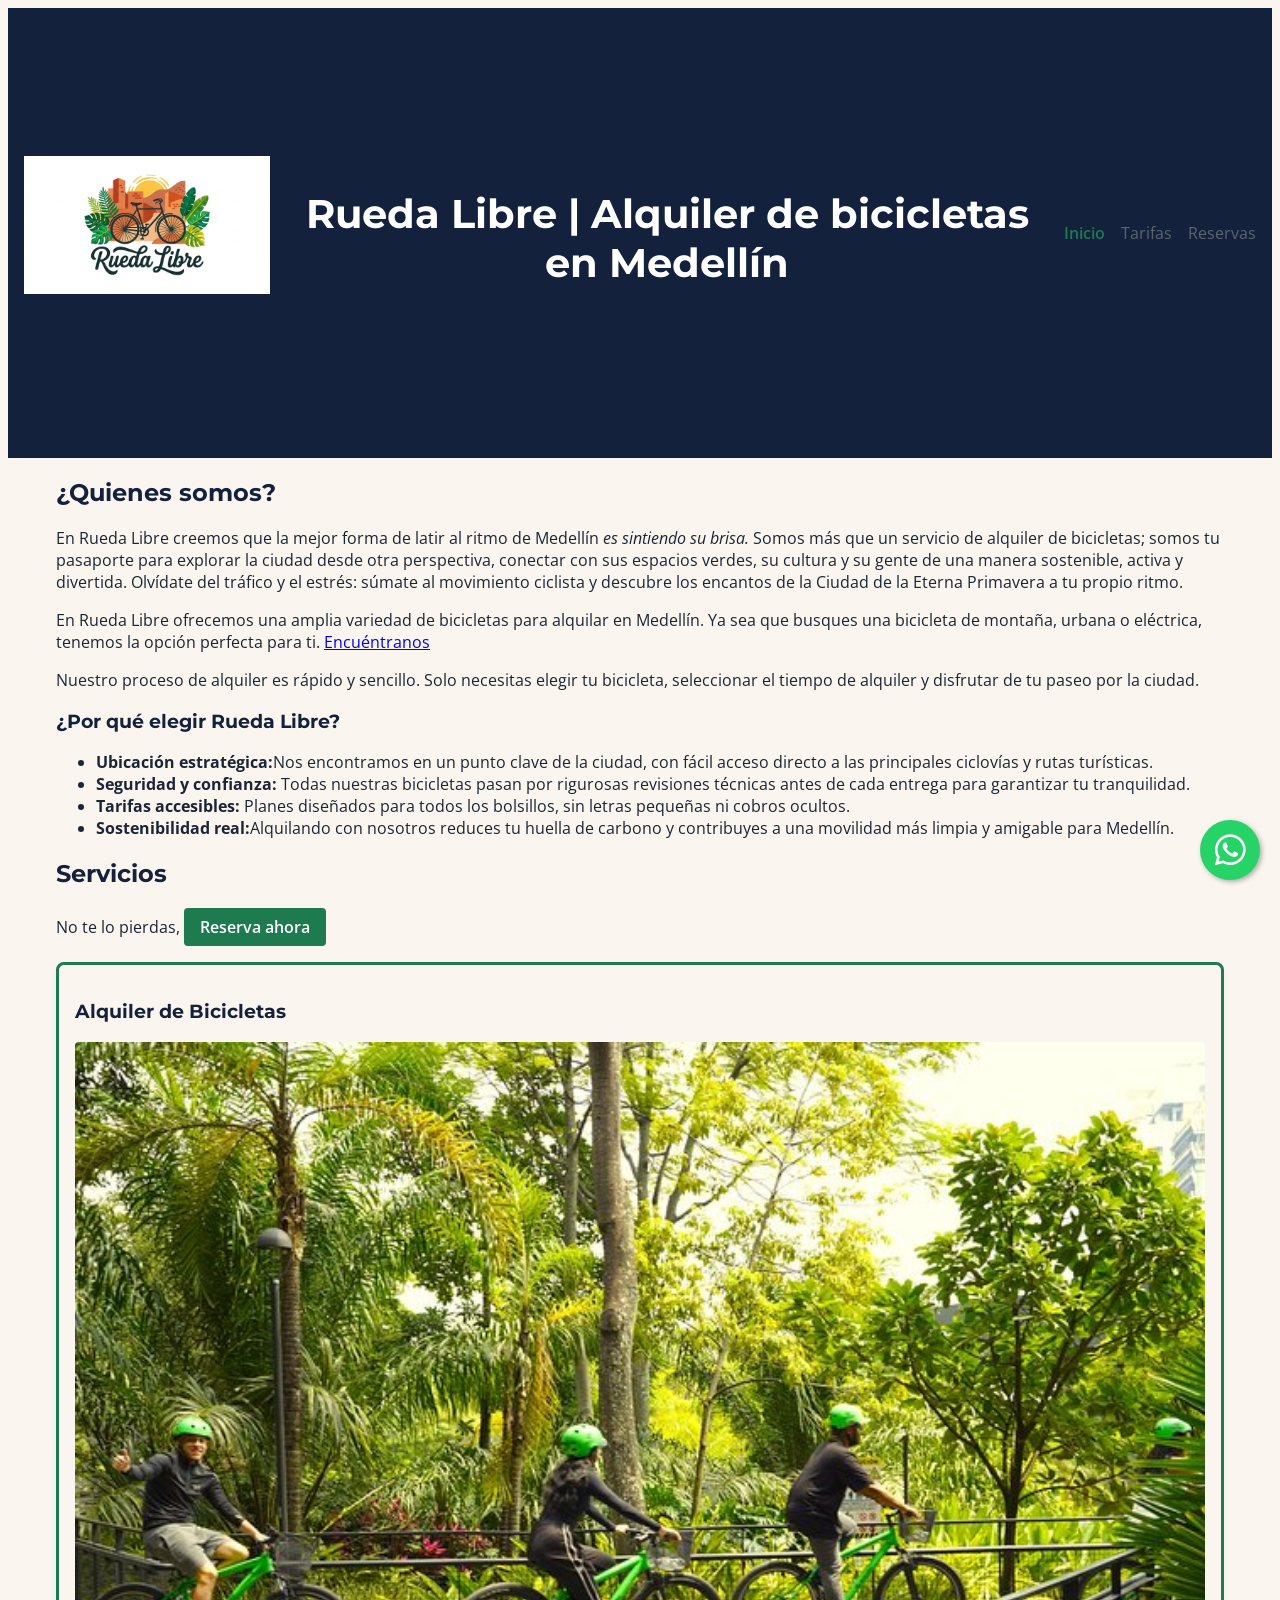
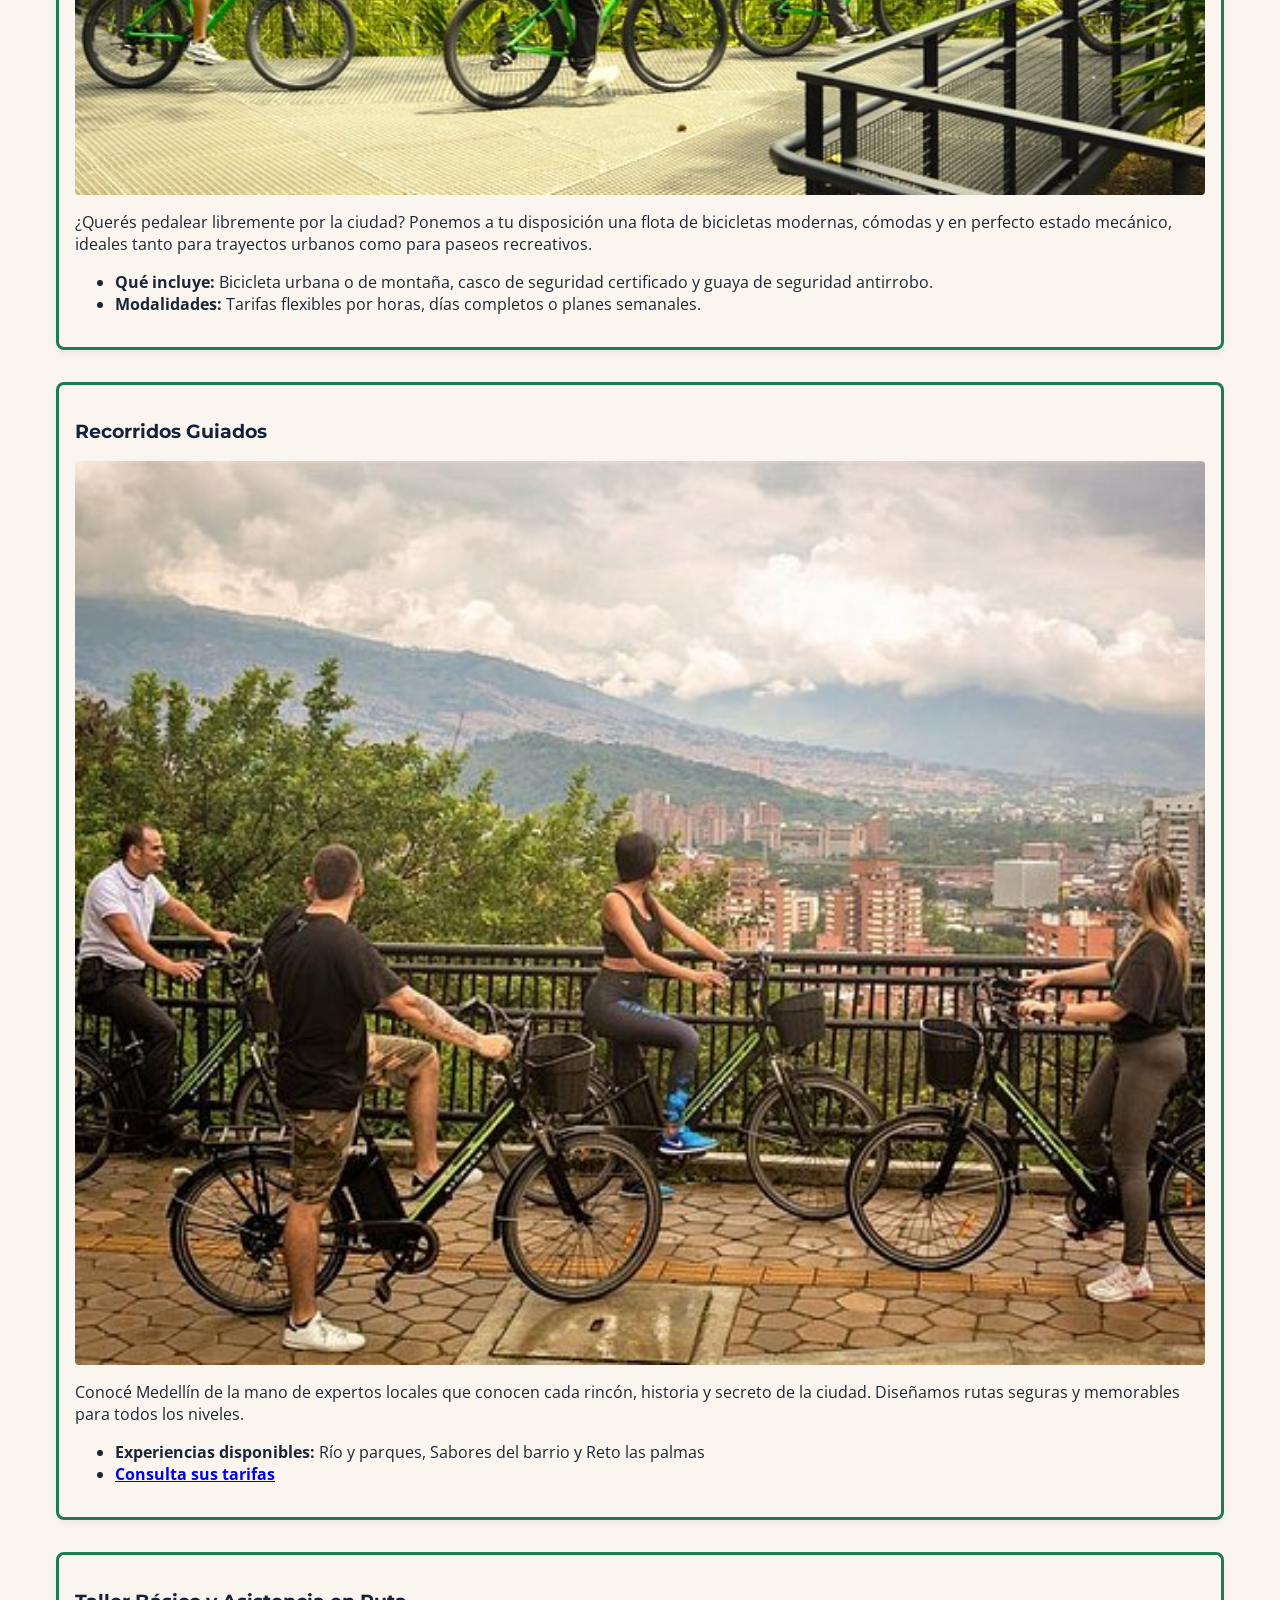
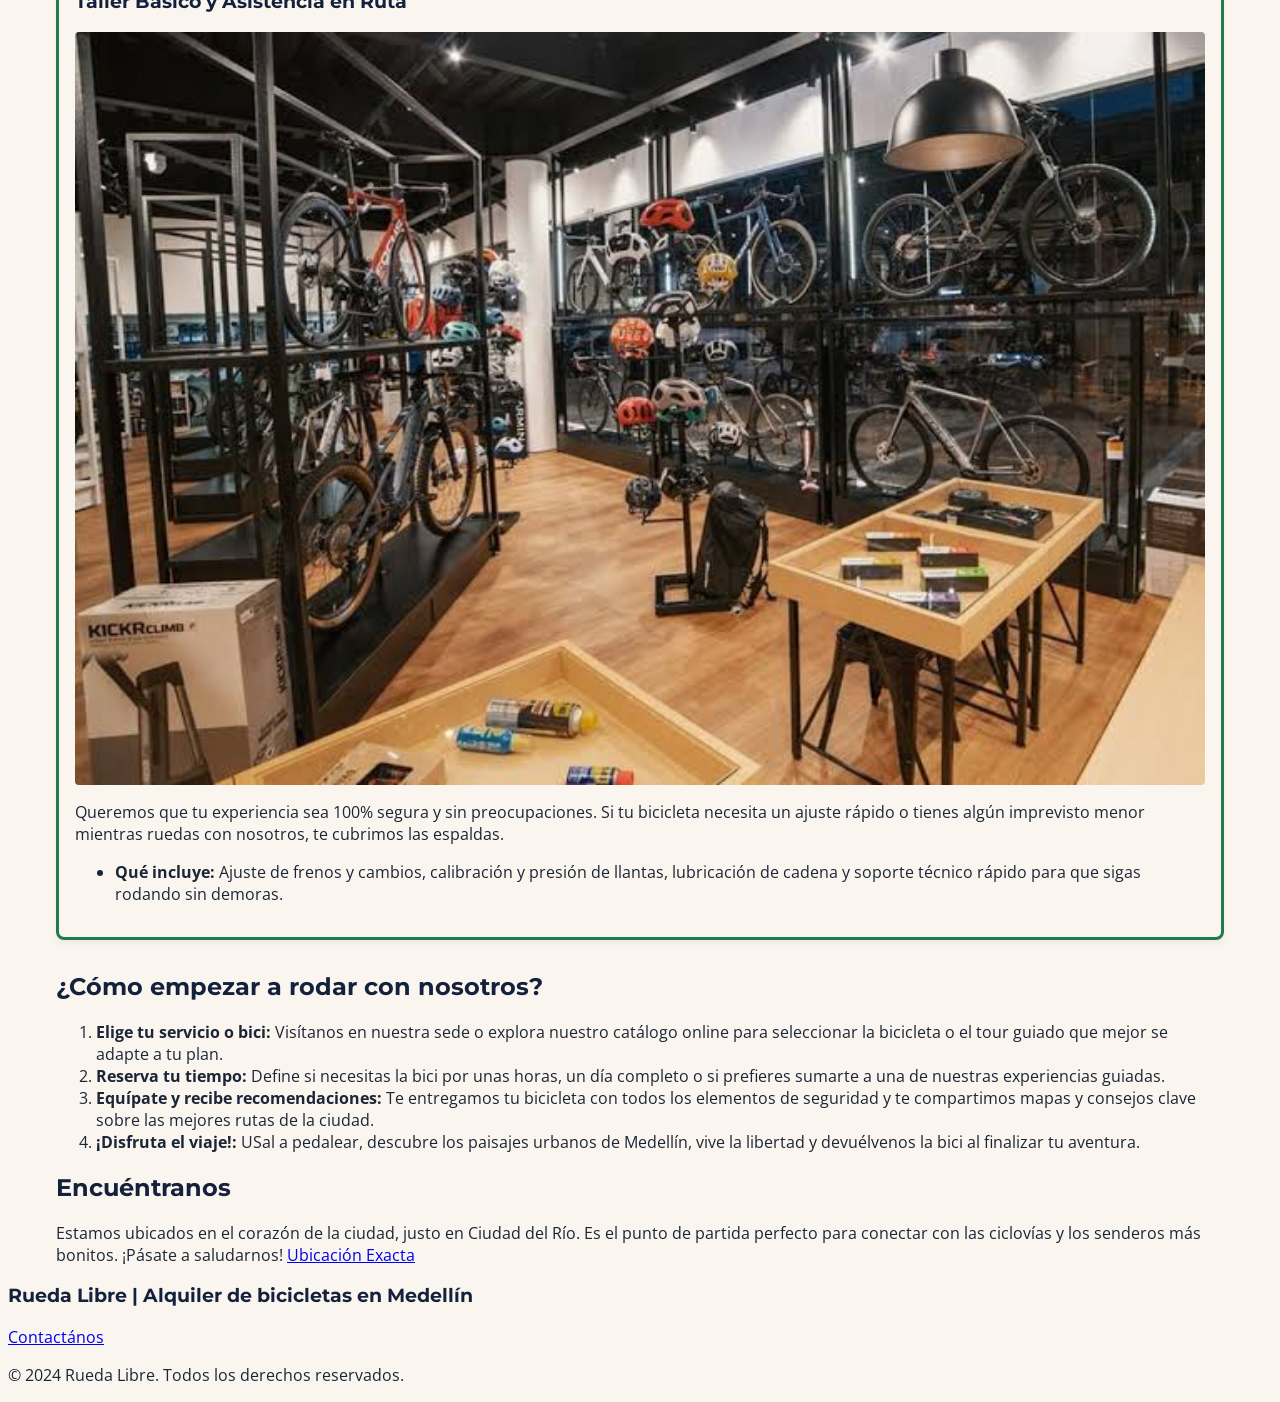
==== index.html @ d0dbdb26 "style:portada" ====
<!DOCTYPE html>
<html lang="es">
<head>
    <meta charset="UTF-8">
    <meta name="viewport" content="width=device-width, initial-scale=1.0">
    <meta name="description" content="Alquiler de bicicletas en Medellín de forma fácil y económica.">
    <title>Rueda Libre| Alquiler de bicicletas en Medellín</title>
    
    <!-- fuentes de Google Fonts -->
    <link rel="preconnect" href="https://fonts.googleapis.com">
    <link rel="preconnect" href="https://fonts.gstatic.com" crossorigin>
    <link href="https://fonts.googleapis.com/css2?family=Montserrat:ital,wght@700&family=Open+Sans:ital,wght@400;600&display=swap" rel="stylesheet">
    <link rel="stylesheet" href="https://cdnjs.cloudflare.com/ajax/libs/font-awesome/6.4.0/css/all.min.css">

    <!-- enlace hoja de estilos -->
    <link rel="stylesheet" href="css/styles.css">
</head>
<body>

    <header class="portada">
        <img src="img/logo.jpeg" class="logo" alt="">
        <h1>Rueda Libre | Alquiler de bicicletas en Medellín</h1>
        <nav id="menu">
            <ul>
                <li><a href="index.html" class="activo">Inicio</a></li>
                <li><a href="paginas/tarifas.html">Tarifas</a></li>
                <li><a href="paginas/reservas.html">Reservas</a></li>
            </ul>
        </nav>
    </header>
    <main>
        <section>
            <header>
                <h2>¿Quienes somos?</h2>
            </header>
            <p>En Rueda Libre creemos que la mejor forma de latir al ritmo de Medellín <em>es sintiendo su brisa. </em>Somos más que un servicio de alquiler de bicicletas; somos tu pasaporte para explorar la ciudad desde otra perspectiva, conectar con sus espacios verdes, su cultura y su gente de una manera sostenible, activa y divertida. Olvídate del tráfico y el estrés: súmate al movimiento ciclista y descubre los encantos de la Ciudad de la Eterna Primavera a tu propio ritmo.</p>
            <p>En Rueda Libre ofrecemos una amplia variedad de bicicletas para alquilar en Medellín. Ya sea que busques una bicicleta de montaña, urbana o eléctrica, tenemos la opción perfecta para ti. <a href="#encuentranos">Encuéntranos</a></p>
            <p>Nuestro proceso de alquiler es rápido y sencillo. Solo necesitas elegir tu bicicleta, seleccionar el tiempo de alquiler y disfrutar de tu paseo por la ciudad.</p>
            <h3>¿Por qué elegir Rueda Libre?</h3>
            <ul>
                <li><strong>Ubicación estratégica:</strong>Nos encontramos en un punto clave de la ciudad, con fácil acceso directo a las principales ciclovías y rutas turísticas.</li>
                <li><strong>Seguridad y confianza: </strong>Todas nuestras bicicletas pasan por rigurosas revisiones técnicas antes de cada entrega para garantizar tu tranquilidad.</li>
                <li><strong>Tarifas accesibles: </strong>Planes diseñados para todos los bolsillos, sin letras pequeñas ni cobros ocultos.</li>
                <li><strong>Sostenibilidad real:</strong>Alquilando con nosotros reduces tu huella de carbono y contribuyes a una movilidad más limpia y amigable para Medellín.</li>
            </ul>
        </section>
        <section>
            <header>
                <h2>Servicios</h2>
            </header>
            <p>No te lo pierdas, <a href="/paginas/reservas.html" class="btn-reservar">Reserva ahora</a></p>
            <article class="servicio">
                <h3>Alquiler de Bicicletas</h3>
                <img src="img/sostenibilidad.jpg" width="400" alt="ciclopase: Recorre Medellín sin huella de carbono">
                <p> ¿Querés pedalear libremente por la ciudad? Ponemos a tu disposición una flota de bicicletas modernas, cómodas y en perfecto estado mecánico, ideales tanto para trayectos urbanos como para paseos recreativos.</p>
                <ul>
                    <li><strong>Qué incluye: </strong>Bicicleta urbana o de montaña, casco de seguridad certificado y guaya de seguridad antirrobo.</li>
                    <li><strong>Modalidades: </strong>Tarifas flexibles por horas, días completos o planes semanales.</li>
                </ul>
                </li>
            </article>
            <article class="servicio">
                <h3>Recorridos Guiados</h3>
                <img src="img/mirador.jpg" width="400" alt="Mirador de Medellín: parada tour guiado">
                <p> Conocé Medellín de la mano de expertos locales que conocen cada rincón, historia y secreto de la ciudad. Diseñamos rutas seguras y memorables para todos los niveles.</p>
                <ul>
                    <li><strong>Experiencias disponibles: </strong>Río y parques, Sabores del barrio y Reto las palmas</li>
                    <li><strong><a href="/paginas/tarifas.html#tarifas_recorridos_guiados">Consulta sus tarifas</a></strong></li>
                </ul>
            </article>
            <article class="servicio">
                <h3>Taller Básico y Asistencia en Ruta</h3>
                <img src="img/taller_biciletas.jpg" width="400" alt="Taller de bicicletas">
                <p> Queremos que tu experiencia sea 100% segura y sin preocupaciones. Si tu bicicleta necesita un ajuste rápido o tienes algún imprevisto menor mientras ruedas con nosotros, te cubrimos las espaldas.</p>
                <ul>
                    <li><strong>Qué incluye: </strong>Ajuste de frenos y cambios, calibración y presión de llantas, lubricación de cadena y soporte técnico rápido para que sigas rodando sin demoras.</li>
                </ul>
            </article>
        </section>
        <section>
            <header>
                <h2>¿Cómo empezar a rodar con nosotros?</h2>
            </header>
            <ol>
                <li><strong>Elige tu servicio o bici: </strong>Visítanos en nuestra sede o explora nuestro catálogo online para seleccionar la bicicleta o el tour guiado que mejor se adapte a tu plan.</li>
                <li><strong>Reserva tu tiempo: </strong>Define si necesitas la bici por unas horas, un día completo o si prefieres sumarte a una de nuestras experiencias guiadas.</li>
                <li><strong>Equípate y recibe recomendaciones: </strong>Te entregamos tu bicicleta con todos los elementos de seguridad y te compartimos mapas y consejos clave sobre las mejores rutas de la ciudad.</li>
                <li><strong>¡Disfruta el viaje!: </strong>USal a pedalear, descubre los paisajes urbanos de Medellín, vive la libertad y devuélvenos la bici al finalizar tu aventura.</li>
            </ol>
        </section>
        <section id="encuentranos">
            <header>
                <h2>Encuéntranos</h2>
            </header>
            <p>Estamos ubicados en el corazón de la ciudad, justo en Ciudad del Río. Es el punto de partida perfecto para conectar con las ciclovías y los senderos más bonitos. ¡Pásate a saludarnos! <a href="https://www.google.com/maps/place/Cdad.+del+Rio,+El+Poblado,+Medell%C3%ADn,+El+Poblado,+Medell%C3%ADn,+Antioquia/@6.2202706,-75.5788565,16z/data=!4m6!3m5!1s0x8e442832d452b871:0xc105c7e1e85a702d!8m2!3d6.2208376!4d-75.573519!16s%2Fg%2F1hhx8xx3p?entry=ttu&g_ep=EgoyMDI2MTAxOS4wIKXMDSoASAFQAw%3D%3D" target="_blank">Ubicación Exacta</a></p>
        </section>      
    </main>
    <a href="https://wa.me/573000000000" target="_blank" class="btn-whatsapp" rel="noopener noreferrer"><i class="fab fa-whatsapp"></i></a>
    <footer>
                <h3>Rueda Libre | Alquiler de bicicletas en Medellín</h3>
        <p><a href="mailto:info@ruedalibre.com">Contactános</a></p>
        <p>© 2024 Rueda Libre. Todos los derechos reservados.</p>
    </footer>
</body>
</html>
---- css/styles.css ----
:root {
  /* Colores */
  --color-fondo: #FAF6EF;
  --color-titulos: #14213D;
  --color-texto-principal: #1A2536;
  --color-boton-principal: #1E7A4F;
  --color-boton-secundario: #F39A2B;
  --color-enlaces: #5B6470;
  --color-texto-secundario: #5B6470;

  /* familias tipográficas */
  --fuente-titulos: "Montserrat", sans-serif;
  --fuente-textos: "Open Sans", sans-serif;

  /* Espaciado: tres tamaños en rem */
  --espacio-pequeno: 0.5rem;
  --espacio-mediano: 1rem;
  --espacio-grande: 2rem;
}

/* tema tamaños */
*, *::before, *::after {
  box-sizing: border-box;
}

/* cuerpo general*/
body {
    font-family: var(--fuente-textos);
    font-weight: 400;
    color: var(--color-texto-principal);
    background-color: var(--color-fondo);
}

/* estilo titulos*/
h1, h2, h3, h4, h5, h6 {
    font-family: var(--fuente-titulos);
    font-weight: 700;
    color: var(--color-titulos);
}


/* limita el ancho del main y lo centra */
main{
    max-width: 75rem;
    margin-left: auto;
    margin-right: auto;
    padding-left: var(--espacio-mediano);
    padding-right: var(--espacio-mediano);
}

/* Portadas principal y secundarias*/
.portada{
    min-height: 50vh; 
    display: flex;
    flex-direction: row;
    justify-content: space-around;
    align-items: center;
    gap: var(--espacio-mediano);
    padding: var(--espacio-grande) var(--espacio-mediano);
    text-align: center;
    background-color: var(--color-titulos);
}

.portada h1{
    color: #fff;
    font-size: 2.5rem;
    margin-bottom: var(--espacio-mediano);
}

.logo{
    max-width: 20%;
    height: auto;
    margin-bottom: var(--espacio-mediano);
}

.portadasecundaria{
    display: flex;
    flex-direction: row;
    justify-content: space-around;
    align-items: center;
    padding: var(--espacio-mediano) 0;
    text-align: center;
    background-color: var(--color-titulos);
}

.portadasecundaria h1{
    color: var(--color-fondo);
    font-size: 2.5rem;
    margin-bottom: var(--espacio-mediano);
}



/* estilizacion del menu nav */
#menu ul {
  display: flex;
  flex-direction: row;
  justify-content: center;
  align-items: center;
  gap: var(--espacio-mediano);
  list-style: none;
  padding: 0;
  margin: 0;
}

#menu a { 
    color: var(--color-enlaces);
    text-decoration: none;
    transition: color 0.3s ease;
 }

#menu a.activo { 
    color: var(--color-boton-principal); 
    font-weight: 600; 
}

#menu a:hover { 
    color: var(--color-boton-principal); 
}

#menu a:focus{
    outline: 2px solid var(--color-boton-principal);
    outline-offset: 3px;
    color: var(--color-boton-principal);
}

/* tarjetas de servicio */
.servicio {
  border: 3px solid var(--color-boton-principal); 
  border-radius: 8px;                             
  padding: var(--espacio-mediano);                
  margin-bottom: var(--espacio-grande);           
  background-color: var(--color-fondo);
  overflow: hidden;                               /* Asegura que los elementos internos respeten los bordes redondeados */
  box-shadow: 0 4px 6px rgba(0, 0, 0, 0.05);      /* sombra ligera para darle profundidad */
}

.servicio img{
  width: 100%;       /* Ocupa todo el ancho de la tarjeta */
  height: auto;      /* Mantiene la proporción para que no se deforme */
  display: block;
  border-radius: 4px; 
  margin-bottom: var(--espacio-pequeno); /* Separación entre la imagen y el texto de la tarjeta */
}

/* tablas*/
table {
  width: 100%;
  border-collapse: collapse; /* Une los bordes dobles de la tabla en una sola línea*/
  margin-bottom: var(--espacio-grande);
  font-family: inherit; /* Hereda la fuente del body */
}

th, td {
  padding: var(--espacio-pequeno) var(--espacio-mediano);
  border: 1px solid var(--color-texto-secundario);       
  text-align: left;                                   
}

th {
  background-color: var(--color-titulos);
  color: #fff;                                        
  font-weight: bold;
}

caption {
  display: none;
}

/* etiqueta nueva en la tabla */
#celda_bicicleta_electrica {
 position: relative;
 display: flex;
 align-items: center;
 justify-content: space-between;
}

#nuevo {
  display: inline-block;
  padding: var(--espacio-pequeno) var(--espacio-mediano);
  background-color: var(--color-boton-secundario);
  position: static;
  transform: none; 
  text-decoration: none;
  font-weight: 600;
  border-radius: 4px;
  transition: background-color 0.3s ease;

}

/* Botones*/

/* boton Reservar ahora */
.btn-reservar {
    display: inline-block;
    padding: var(--espacio-pequeno) var(--espacio-mediano);
    background-color: var(--color-boton-principal);
    color: #fff;
    text-decoration: none;
    font-weight: 600;
    border-radius: 4px;
    transition: background-color 0.3s ease;
}

.btn-reservar:hover {
    background-color: var(--color-boton-secundario);
    color: var(--color-texto-principal);
    transform: traslateY(-2px);
}

.btn-reservar:focus {
    outline: 2px solid var(--color-boton-principal);
    outline-offset: 3px;
    background-color: var(--color-boton-secundario);
    color: var(--color-texto-principal);
}

/* boton whatsApp*/
.btn-whatsapp {
    position: fixed;
    width: 60px;
    height: 60px;
    bottom: 20px;
    right: 20px;
    background-color: #25d366; /* Color oficial de WhatsApp */
    color: #ffffff;
    border-radius: 50%;
    text-align: center;
    font-size: 35px;
    box-shadow: 2px 2px 5px rgba(0, 0, 0, 0.3);
    z-index: 1000; /* Asegura que esté por encima de otros elementos */
    display: flex;
    align-items: center;
    justify-content: center;
    text-decoration: none;
    transition: all 0.3s ease;
}

.btn-whatsapp:hover {
    background-color: var(--color-boton-secundario); 
    transform: translateY(-2px);  /* Efecto de elevación */
}

.btn-whatsapp:focus {
    outline: 2px solid var(--color-boton-principal);
    outline-offset: 3px;
    background-color: var(--color-boton-secundario);
}

/* Formulario */
input, select, textarea {
    width: 100%;
    padding: var(--espacio-pequeno) var(--espacio-mediano);
    margin-bottom: var(--espacio-mediano);
    border: 1px solid var(--color-texto-secundario);
    border-radius: 4px;
    font-family: var(--fuente-textos);
    background-color: var(--color-fondo);
    color: var(--color-texto-principal);
    transition: border-color 0.3s ease, box-shadow 0.3s ease;    
}

input[type="radio"],
input[type="checkbox"] {
  width: auto;
  margin-right: 8px; /* Espacio entre el circulito y el texto */
  cursor: pointer;
}

input:focus, textarea:focus, select:focus {
  outline: none; /* Quitamos el contorno por defecto del navegador */
  border-color: var(--color-boton-principal);
  box-shadow: 0 0 0 3px rgba(30, 122, 79, 0.2); /* Sombra exterior de reemplazo */
}

label {
  display: block;
  margin-bottom: 0.25rem;
}

input[type="radio"] + label,
input[type="checkbox"] + label {
  display: inline;
  font-weight: normal; 
}


fieldset {
  margin-bottom: var(--espacio-grande);
  padding: var(--espacio-mediano);
  border: 1px solid var(--color-texto-secundario);
  border-radius: 4px;
}

button[type="submit"] {
  padding: var(--espacio-mediano) var(--espacio-grande);
  background-color: var(--color-titulos);
  color: #FFFFFF;
  border: none;
  border-radius: 4px;
  font-size: 1rem;
  cursor: pointer;
}
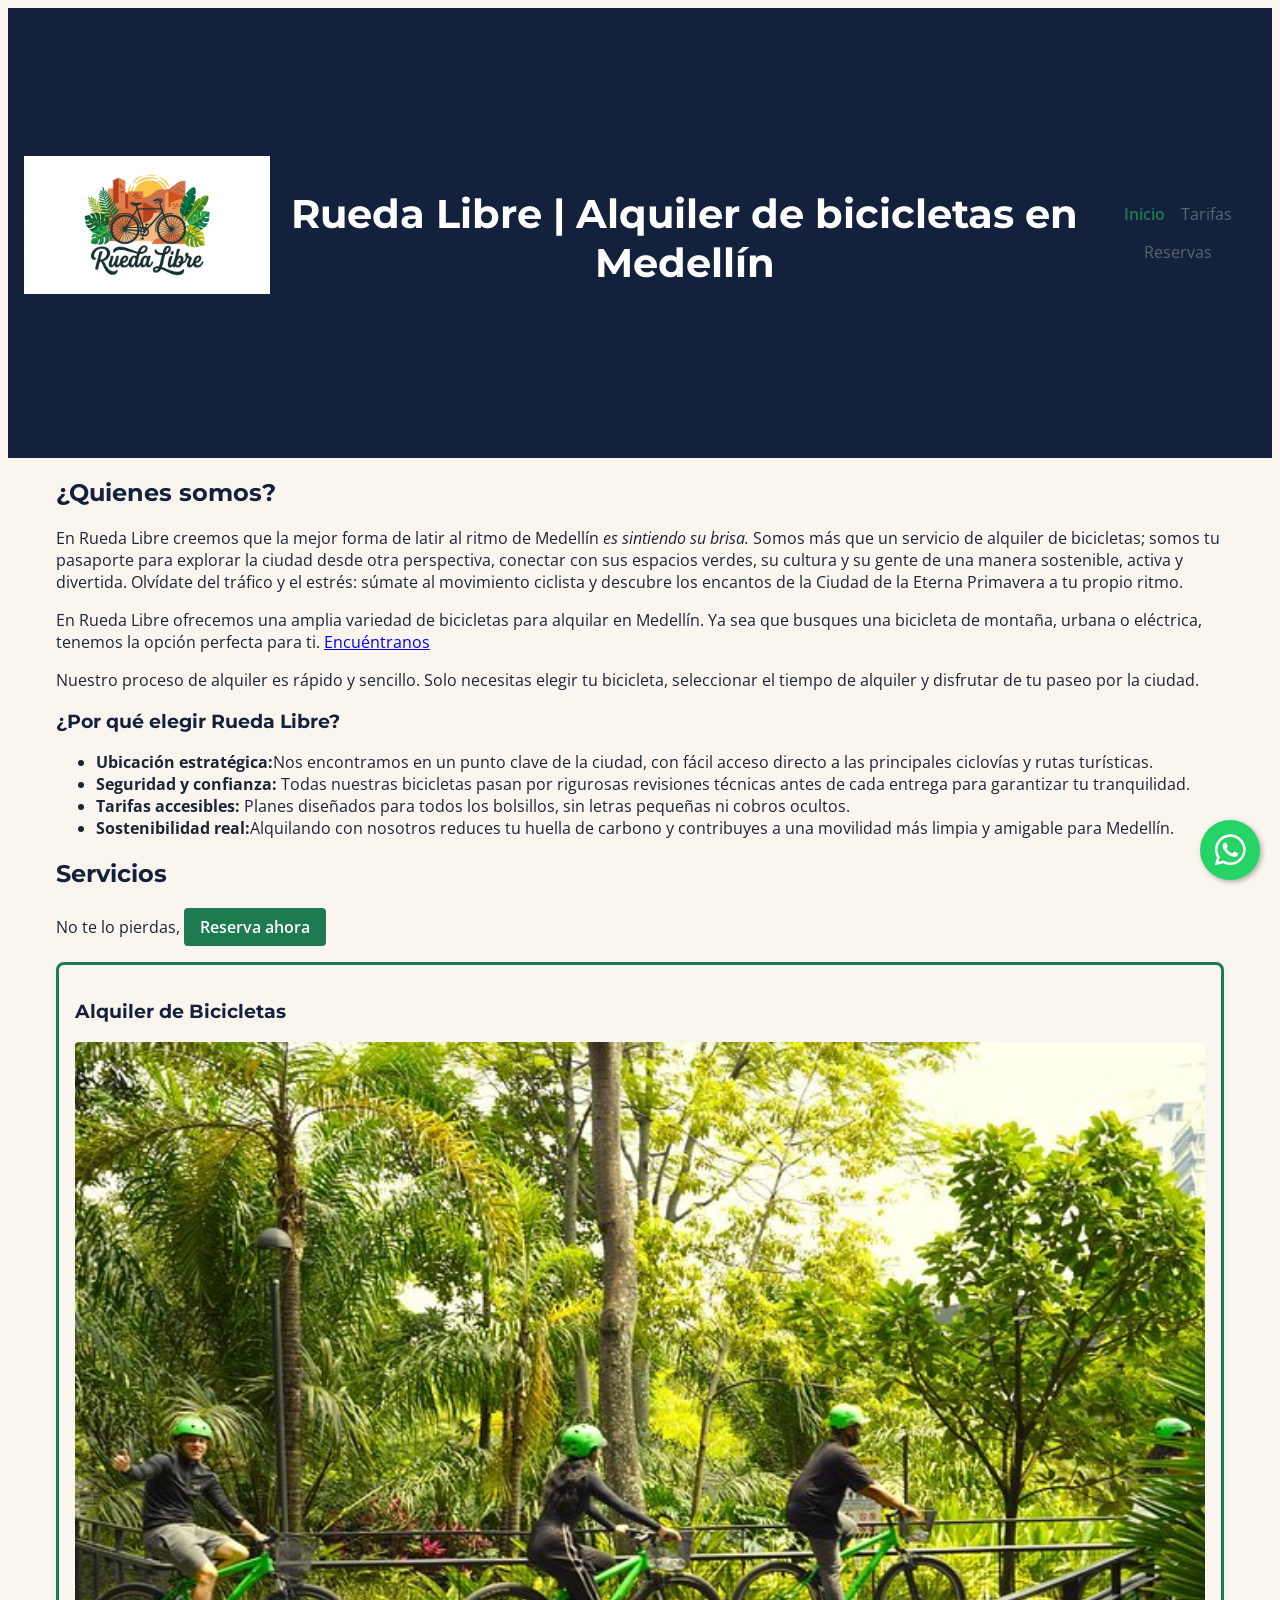
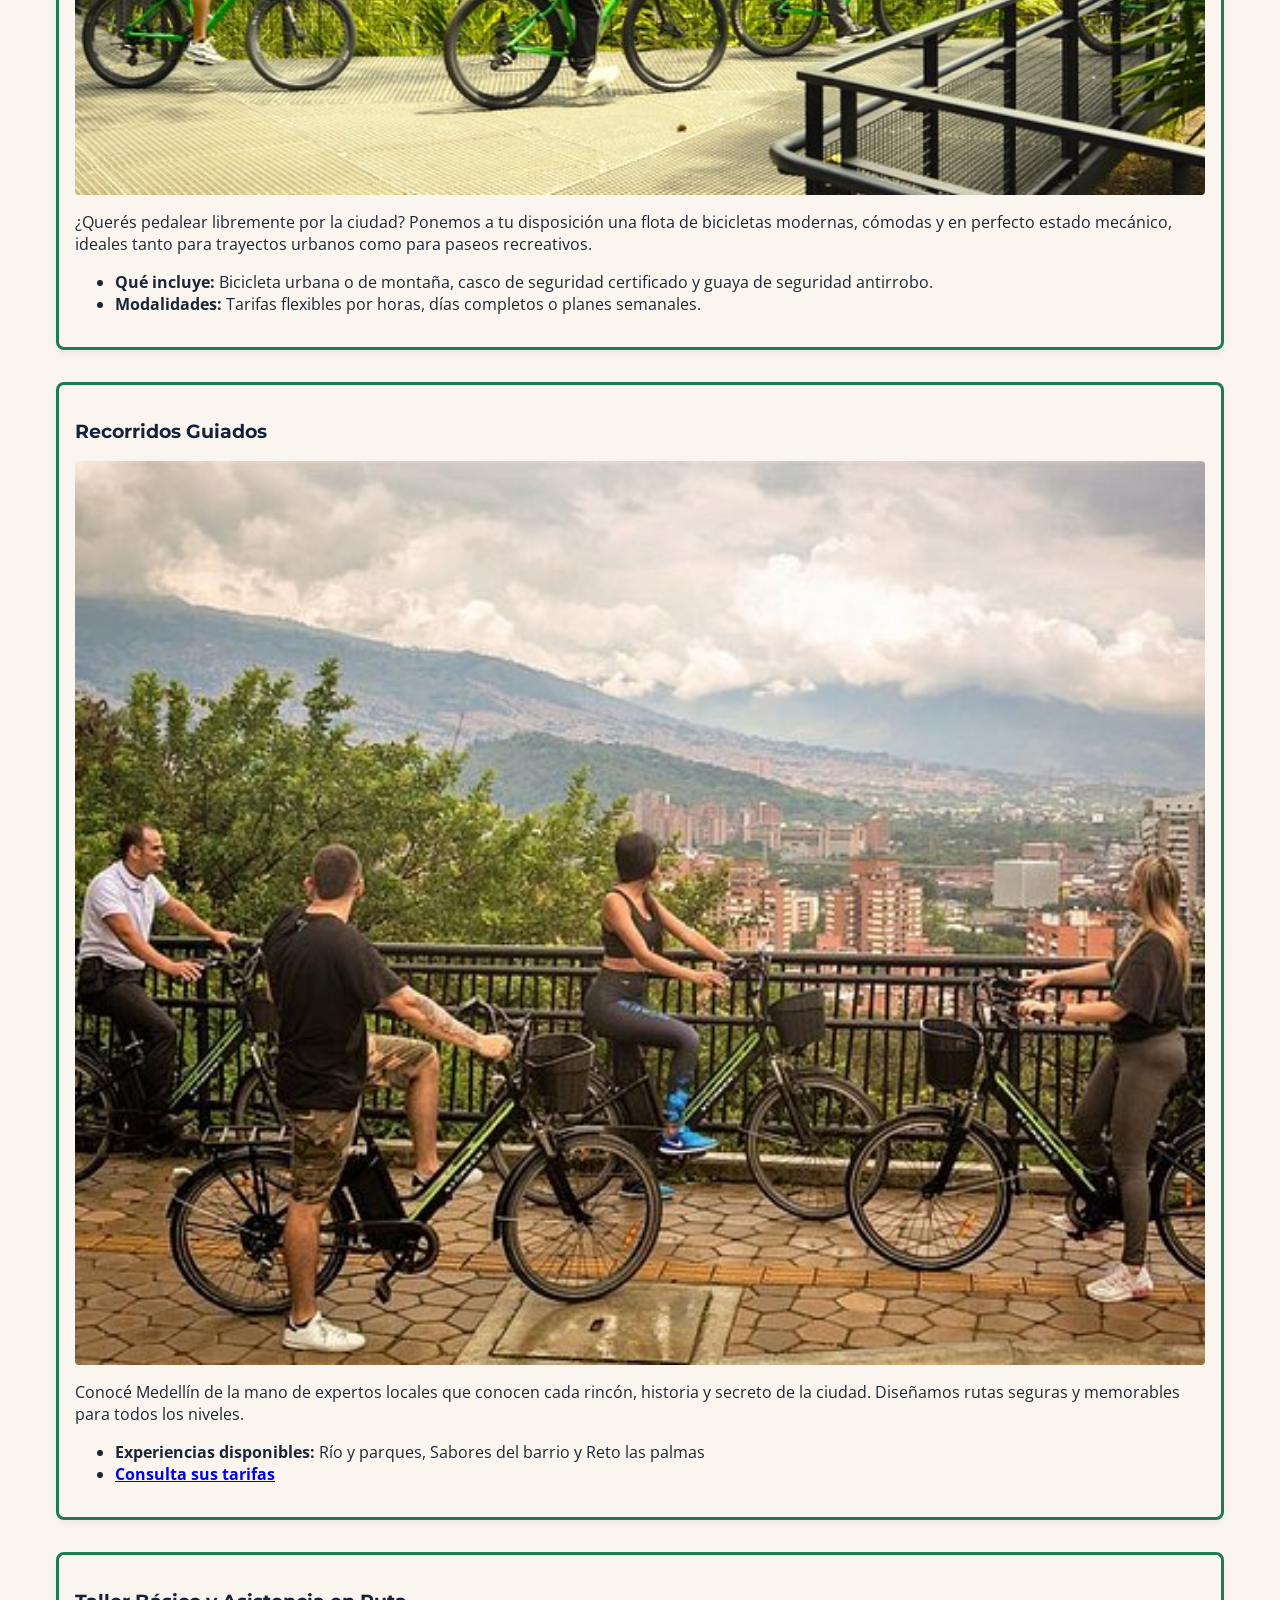
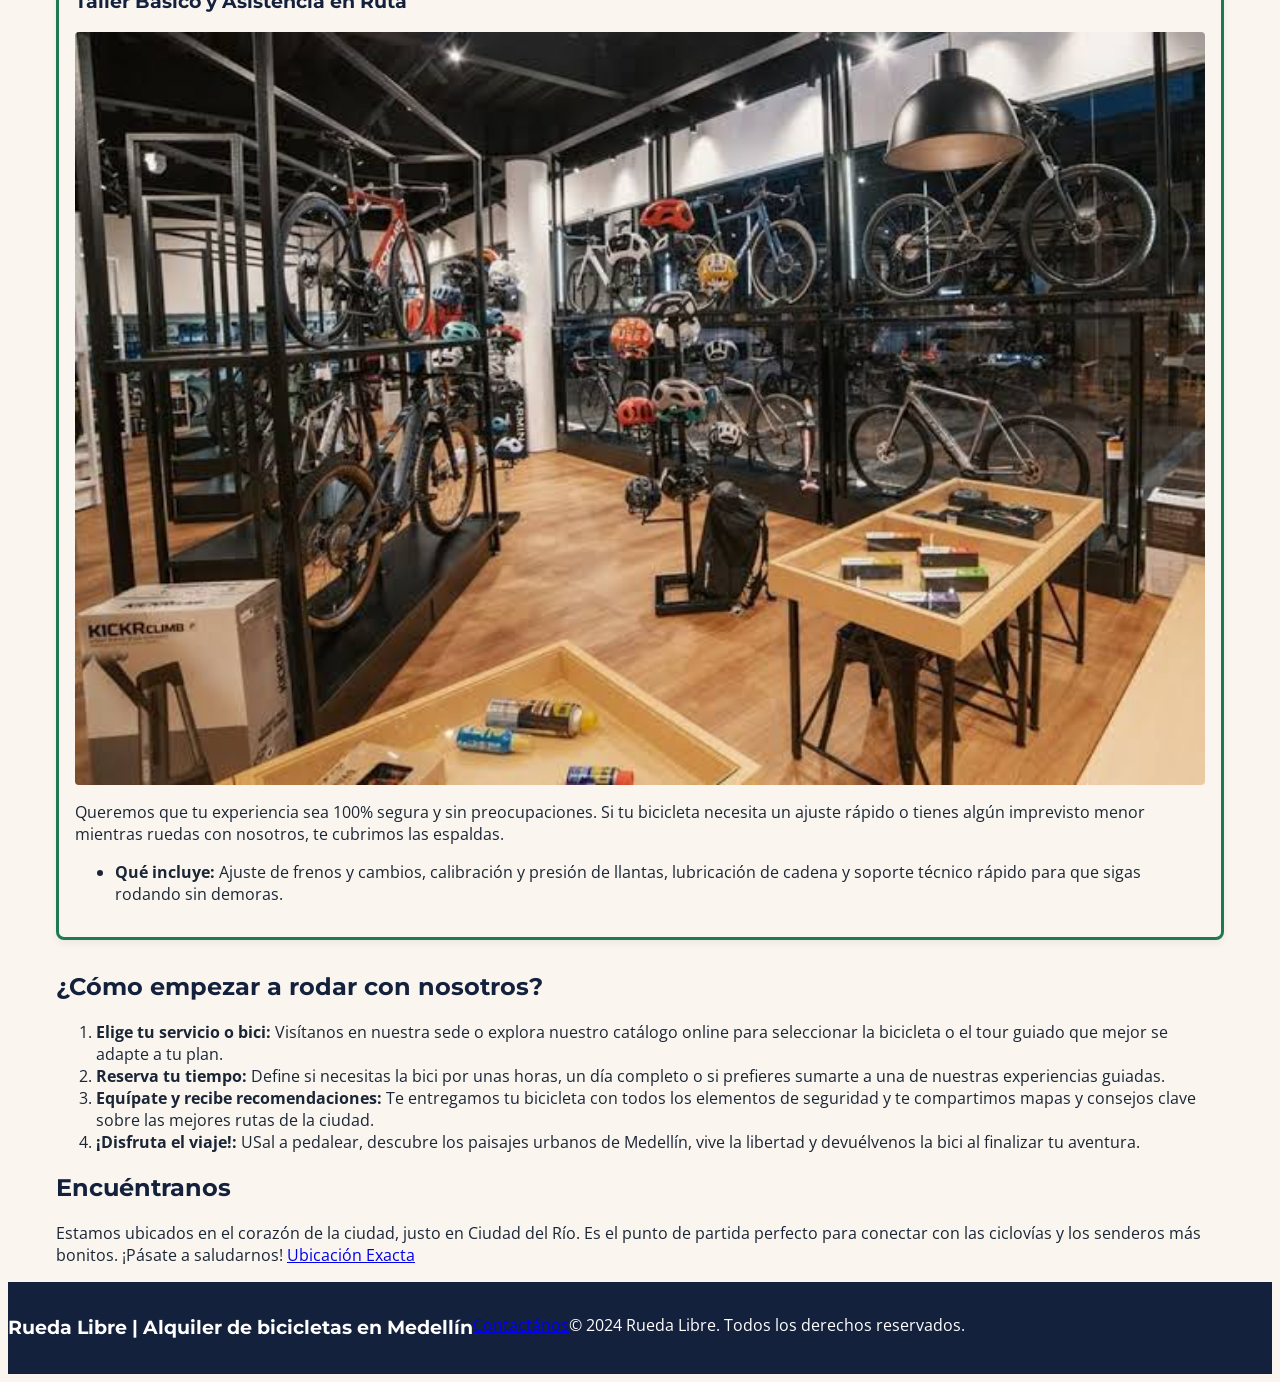
==== commit 8b224143: "style: estilos en header, nav y footer" ====
--- a/index.html
+++ b/index.html
@@ -97,7 +97,7 @@
     </main>
     <a href="https://wa.me/573000000000" target="_blank" class="btn-whatsapp" rel="noopener noreferrer"><i class="fab fa-whatsapp"></i></a>
     <footer>
-                <h3>Rueda Libre | Alquiler de bicicletas en Medellín</h3>
+        <h3>Rueda Libre | Alquiler de bicicletas en Medellín</h3>
         <p><a href="mailto:info@ruedalibre.com">Contactános</a></p>
         <p>© 2024 Rueda Libre. Todos los derechos reservados.</p>
     </footer>
--- a/css/styles.css
+++ b/css/styles.css
@@ -46,6 +46,22 @@
     margin-right: auto;
     padding-left: var(--espacio-mediano);
     padding-right: var(--espacio-mediano);
+}
+
+/*Organizcion footer*/
+footer{
+  display:flex;
+  flex-direction: row;
+  justify-content: flex-start;
+  align-items: flex-start;
+  padding: var(--espacio-mediano) 0;
+  text-align: center;
+  background-color: var(--color-titulos);
+  color:#fff  
+}
+
+footer h3{
+  color: #fff;
 }
 
 /* Portadas principal y secundarias*/
@@ -101,6 +117,7 @@
   list-style: none;
   padding: 0;
   margin: 0;
+  flex-wrap: wrap;
 }
 
 #menu a { 
@@ -300,4 +317,5 @@
   border-radius: 4px;
   font-size: 1rem;
   cursor: pointer;
+  margin:var(--espacio-grande)
 }
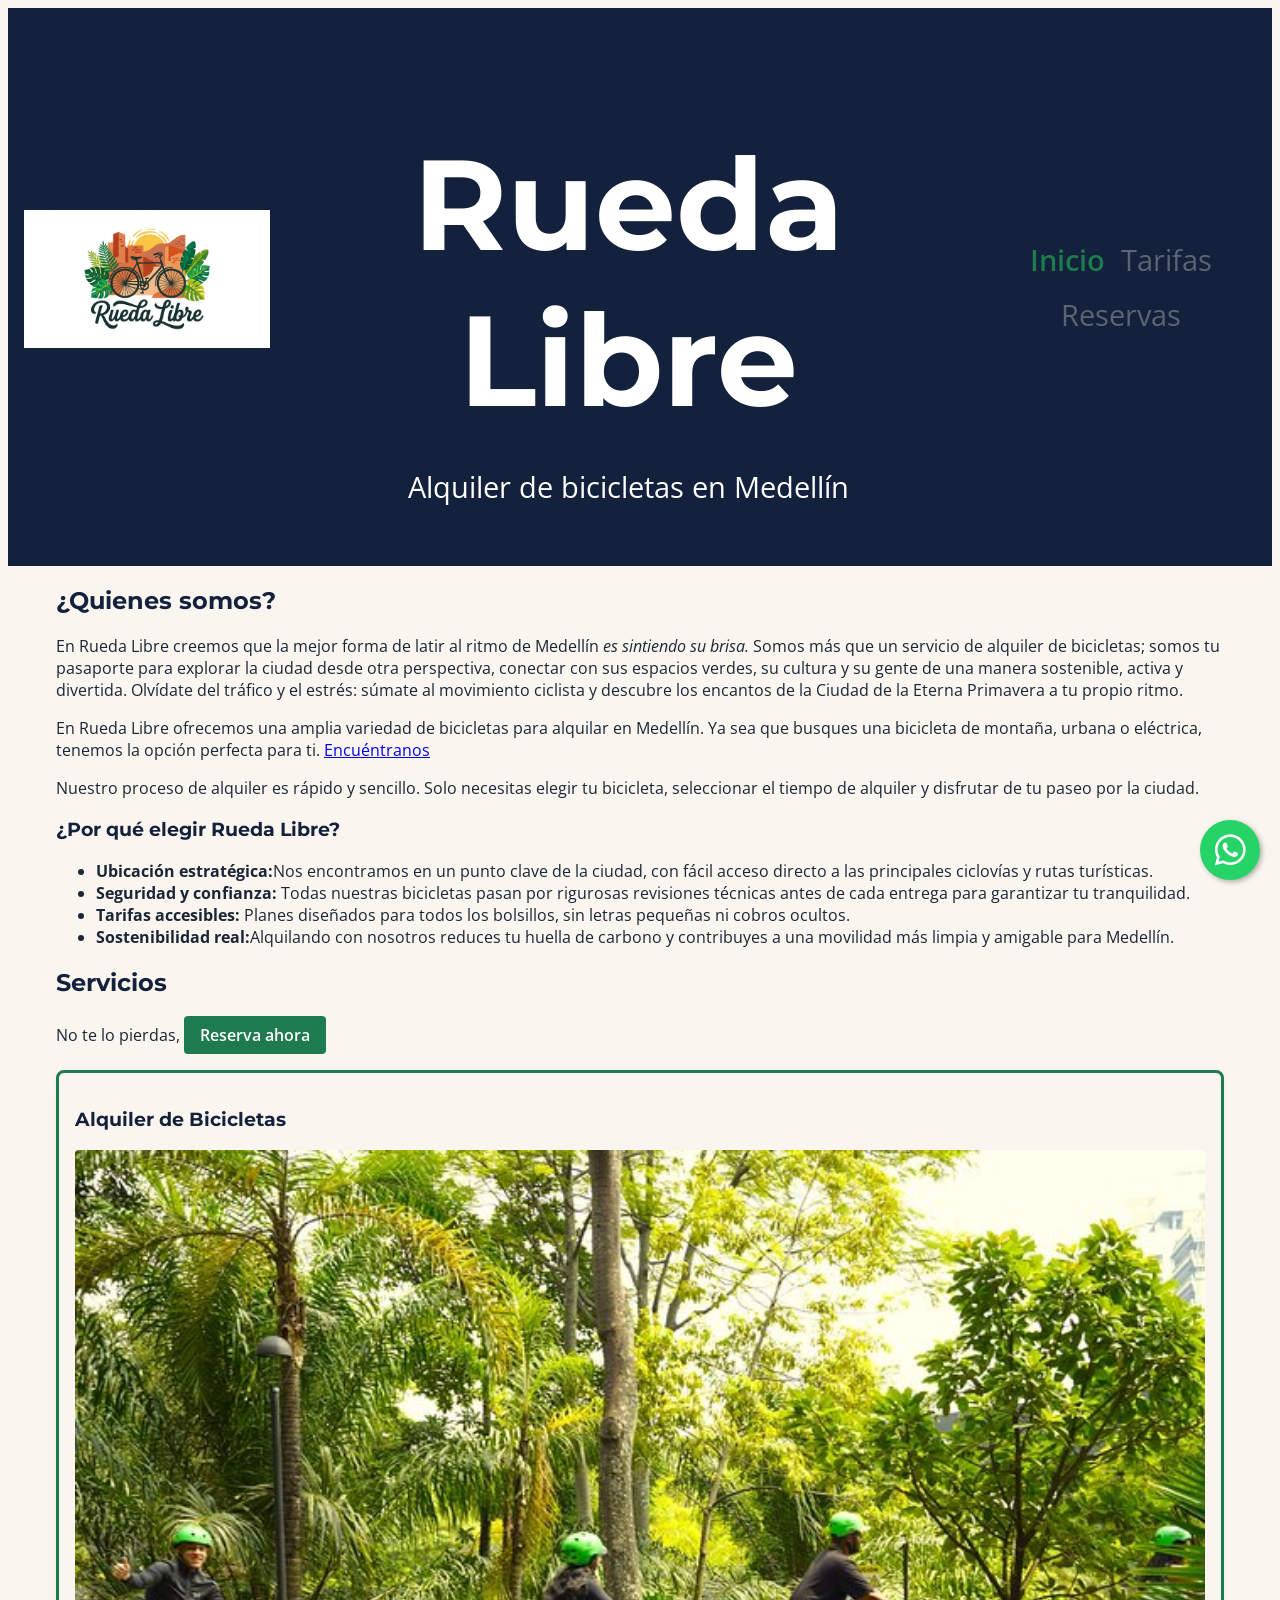
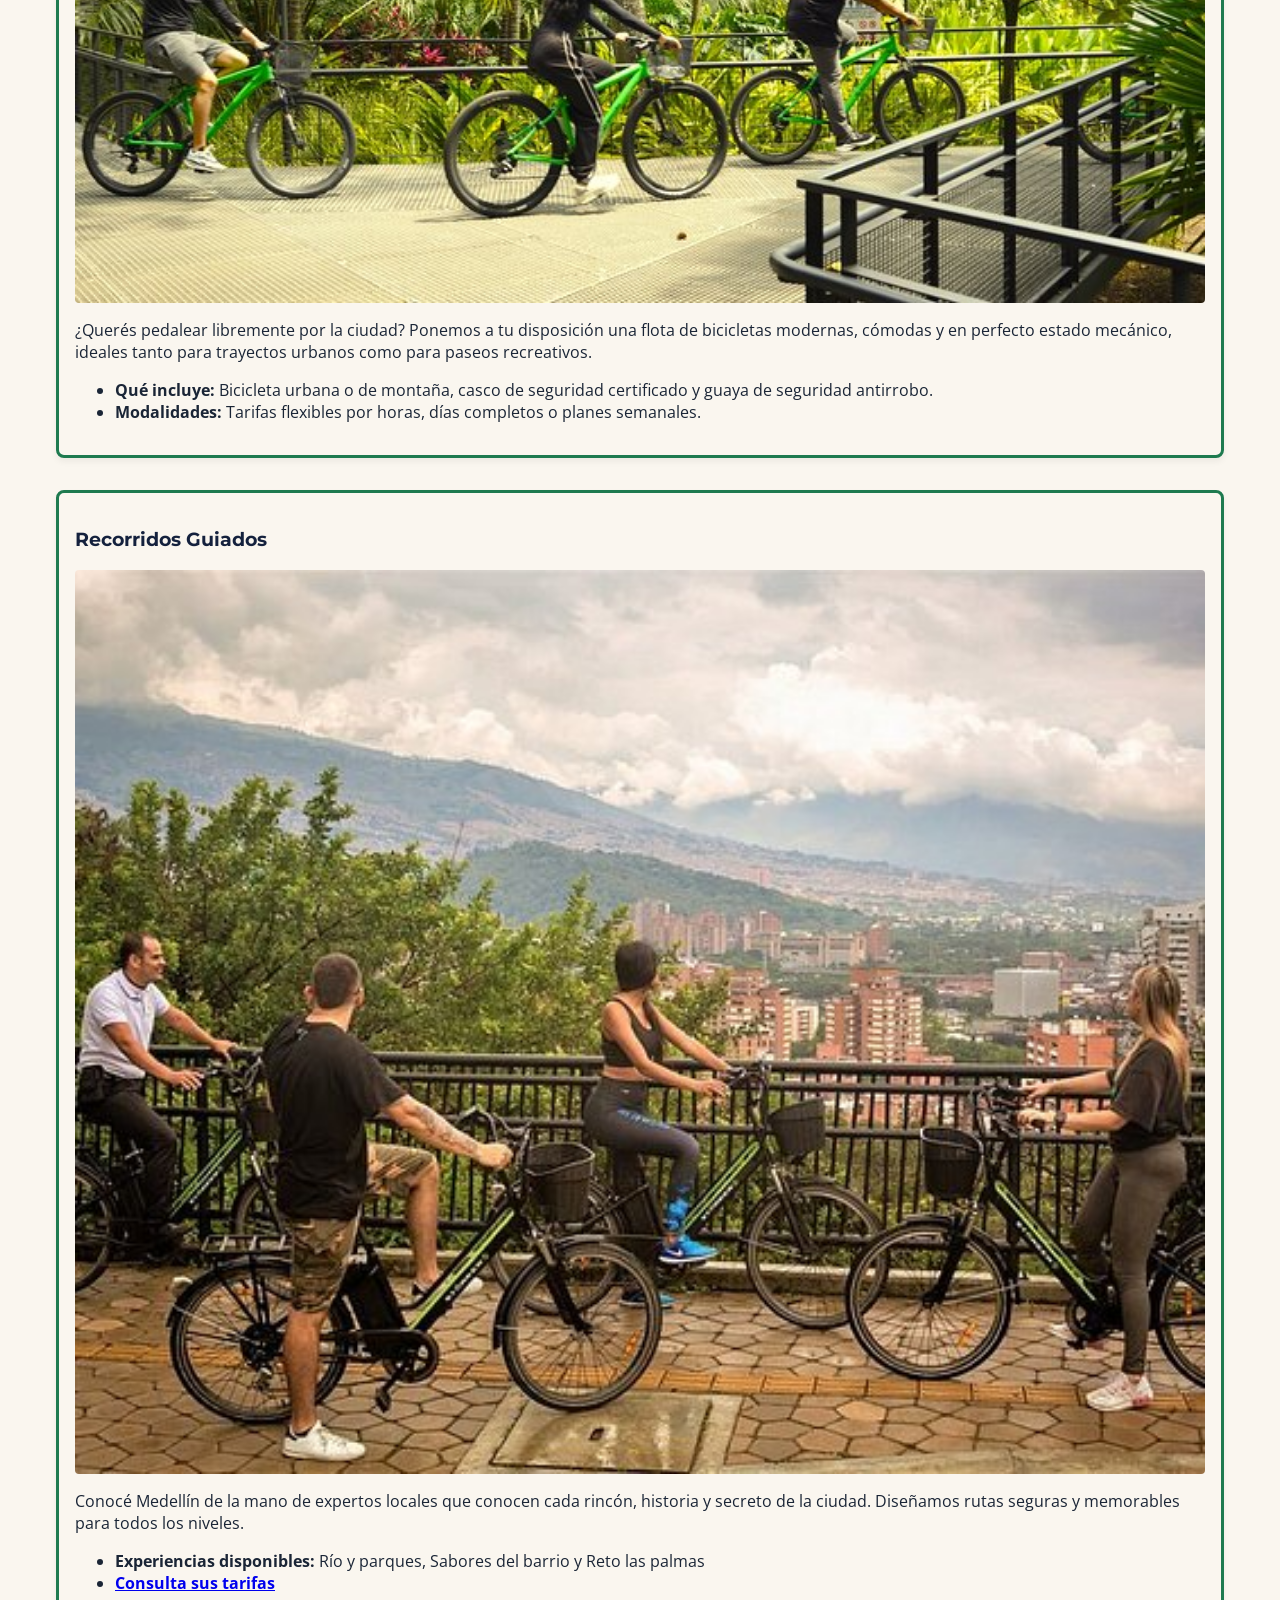
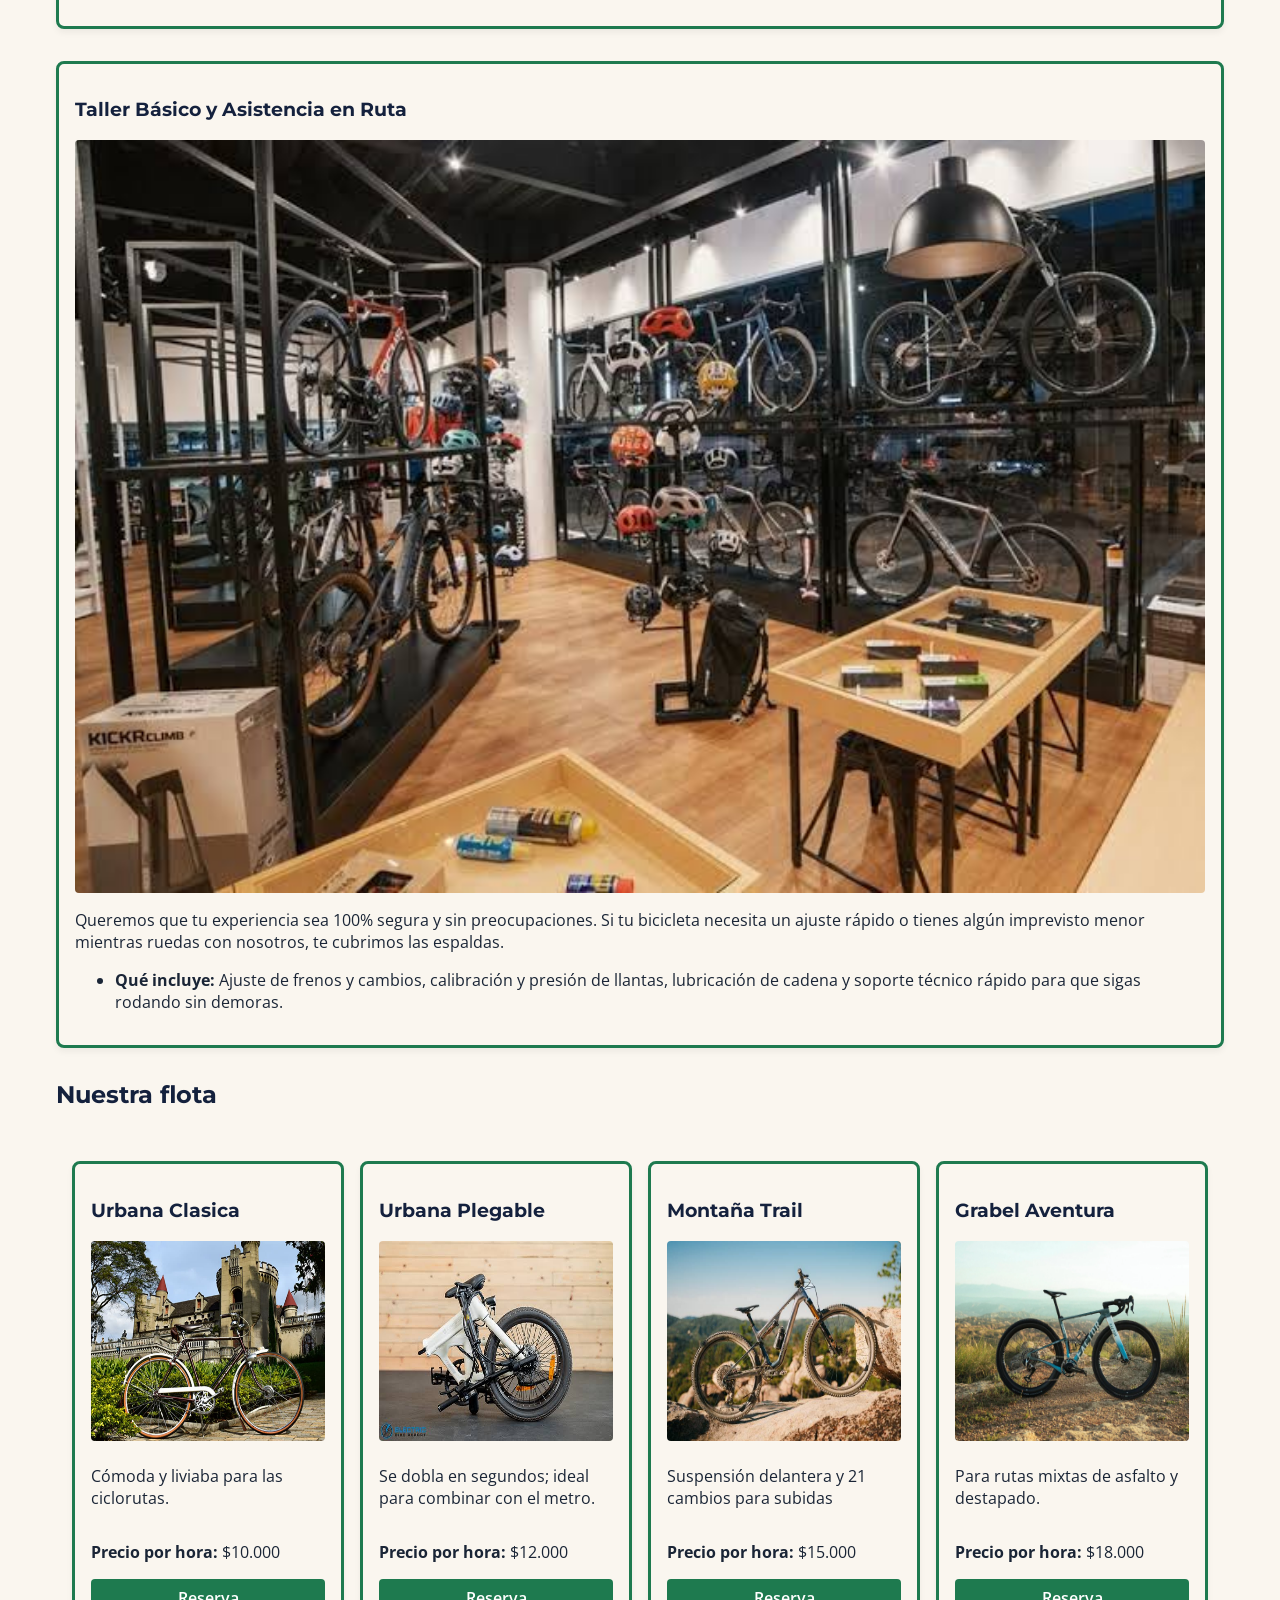
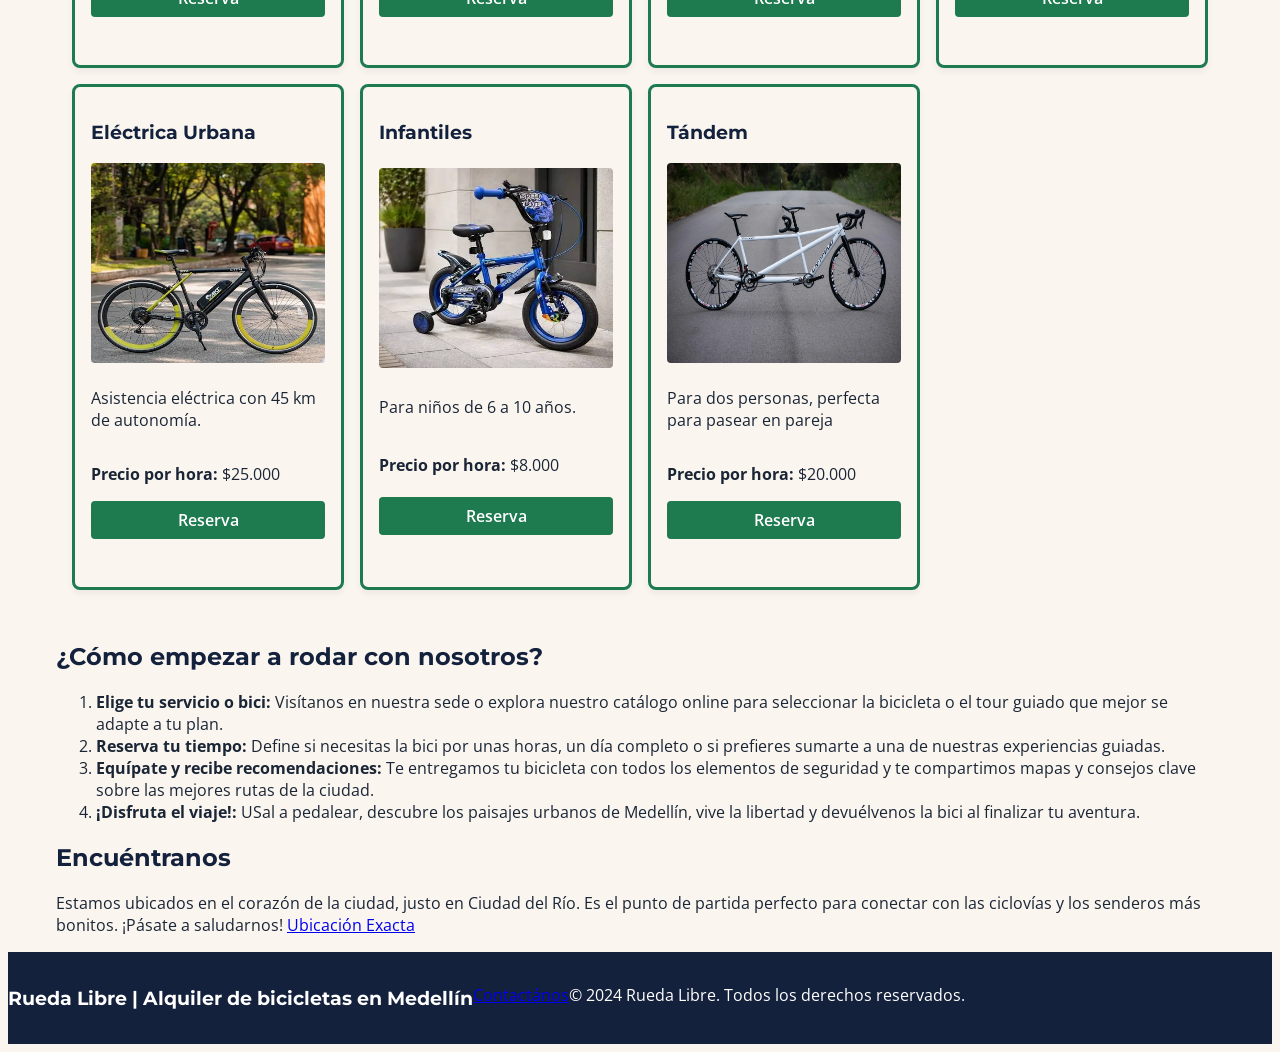
==== commit d77f2aac: "feat(index): tarjetas de nuestra flota con styles" ====
--- a/index.html
+++ b/index.html
@@ -19,7 +19,10 @@
 
     <header class="portada">
         <img src="img/logo.jpeg" class="logo" alt="">
-        <h1>Rueda Libre | Alquiler de bicicletas en Medellín</h1>
+        <div>
+            <h1>Rueda Libre </h1>
+            <p>Alquiler de bicicletas en Medellín</p>
+        </div>
         <nav id="menu">
             <ul>
                 <li><a href="index.html" class="activo">Inicio</a></li>
@@ -79,6 +82,62 @@
         </section>
         <section>
             <header>
+                <h2>Nuestra flota</h2>
+            </header>
+            <div id="flota">
+                <article>
+                    <h3>Urbana Clasica</h3>
+                    <img src="img/UrbanaClasica.jpg" alt="Bicicleta Urbana clasica: ideal para el uso diario en la ciudad">
+                    <p> Cómoda y liviaba para las ciclorutas.</p>
+                    <p><strong>Precio por hora: </strong>$10.000</p>
+                    <a href="/paginas/reservas.html" class="btn-reservar">Reserva</a></p>
+                </article>
+                <article>
+                    <h3>Urbana Plegable</h3>
+                    <img src="img/UrbanaPlegable.jpg" alt="Bicicleta Urbana plegable: ideal para transporte público">
+                    <p> Se dobla en segundos; ideal para combinar con el metro.</p>
+                    <p><strong>Precio por hora: </strong>$12.000</p>
+                    <a href="/paginas/reservas.html" class="btn-reservar">Reserva</a></p>
+                </article>
+                <article>
+                    <h3>Montaña Trail</h3>
+                    <img src="img/MontañaTrail.jpg" alt="Bicicleta de montaña Trail">
+                    <p> Suspensión delantera y 21 cambios para subidas</p>
+                    <p><strong>Precio por hora: </strong>$15.000</p>
+                    <a href="/paginas/reservas.html" class="btn-reservar">Reserva</a></p>
+                </article>
+                <article>
+                    <h3>Grabel Aventura</h3>
+                    <img src="img/GravelAventura.webp" alt="Bicicleta Grabel Aventura">
+                    <p> Para rutas mixtas de asfalto y destapado.</p>
+                    <p><strong>Precio por hora: </strong>$18.000</p>
+                    <a href="/paginas/reservas.html" class="btn-reservar">Reserva</a></p>
+                </article>
+                <article>
+                    <h3>Eléctrica Urbana</h3>
+                    <img src="img/Electrica.jpg" alt="Bicicleta Eléctrica Urbana">
+                    <p> Asistencia eléctrica con 45 km de autonomía.</p>
+                    <p><strong>Precio por hora: </strong>$25.000</p>
+                    <a href="/paginas/reservas.html" class="btn-reservar">Reserva</a></p>
+                </article>
+                <article>
+                    <h3>Infantiles</h3>
+                    <img src="img/Infantil.jpg" alt="Bicicleta Infantil: para niños de 6 a 10 años">
+                    <p> Para niños de 6 a 10 años.</p>
+                    <p><strong>Precio por hora: </strong>$8.000</p>
+                    <a href="/paginas/reservas.html" class="btn-reservar">Reserva</a></p>
+                </article>
+                <article>
+                    <h3>Tándem</h3>
+                    <img src="img/tandem.webp" alt="Bicicleta para dos personas">
+                    <p> Para dos personas, perfecta para pasear en pareja</p>
+                    <p><strong>Precio por hora: </strong>$20.000</p>
+                    <a href="/paginas/reservas.html" class="btn-reservar">Reserva</a></p>
+                </article>
+            </div>
+        </section>
+        <section>
+            <header>
                 <h2>¿Cómo empezar a rodar con nosotros?</h2>
             </header>
             <ol>
--- a/css/styles.css
+++ b/css/styles.css
@@ -48,7 +48,7 @@
     padding-right: var(--espacio-mediano);
 }
 
-/*Organizcion footer*/
+/*Organizacion footer*/
 footer{
   display:flex;
   flex-direction: row;
@@ -75,11 +75,13 @@
     padding: var(--espacio-grande) var(--espacio-mediano);
     text-align: center;
     background-color: var(--color-titulos);
+    color: #fff;
+    font-size: 1.8rem;
 }
 
 .portada h1{
     color: #fff;
-    font-size: 2.5rem;
+    font-size: 8rem;
     margin-bottom: var(--espacio-mediano);
 }
 
@@ -97,6 +99,8 @@
     padding: var(--espacio-mediano) 0;
     text-align: center;
     background-color: var(--color-titulos);
+    color: #fff;
+    font-size: 1.8rem;
 }
 
 .portadasecundaria h1{
@@ -141,7 +145,7 @@
     color: var(--color-boton-principal);
 }
 
-/* tarjetas de servicio */
+/* tarjetas de servicios */
 .servicio {
   border: 3px solid var(--color-boton-principal); 
   border-radius: 8px;                             
@@ -158,6 +162,42 @@
   display: block;
   border-radius: 4px; 
   margin-bottom: var(--espacio-pequeno); /* Separación entre la imagen y el texto de la tarjeta */
+}
+
+/*tarjetas de la flota*/
+#flota {
+    display: grid;
+    grid-template-columns: repeat(auto-fit, minmax(250px, 1fr)); 
+    gap: var(--espacio-mediano); 
+    padding: var(--espacio-grande) var(--espacio-mediano);
+}
+
+#flota article {
+    display: flex;
+    flex-direction: column;
+    justify-content: space-between;
+    border: 3px solid var(--color-boton-principal); 
+    border-radius: 8px; 
+    padding: var(--espacio-mediano); 
+    background-color: var(--color-fondo);
+    overflow: hidden; /*oculte todo el contenido que se desborde*/
+    box-shadow: 0 4px 6px rgba(0, 0, 0, 0.05); 
+}
+
+#flota img {
+    width: 100%; 
+    height: 200px; 
+    border-radius: 4px; 
+    margin-bottom: var(--espacio-pequeno); 
+}
+
+#flota a {
+    display: inline-block;
+    width: 100%;
+    text-align: center;
+    padding: var(--espacio-pequeno) var(--espacio-mediano);
+
+
 }
 
 /* tablas*/
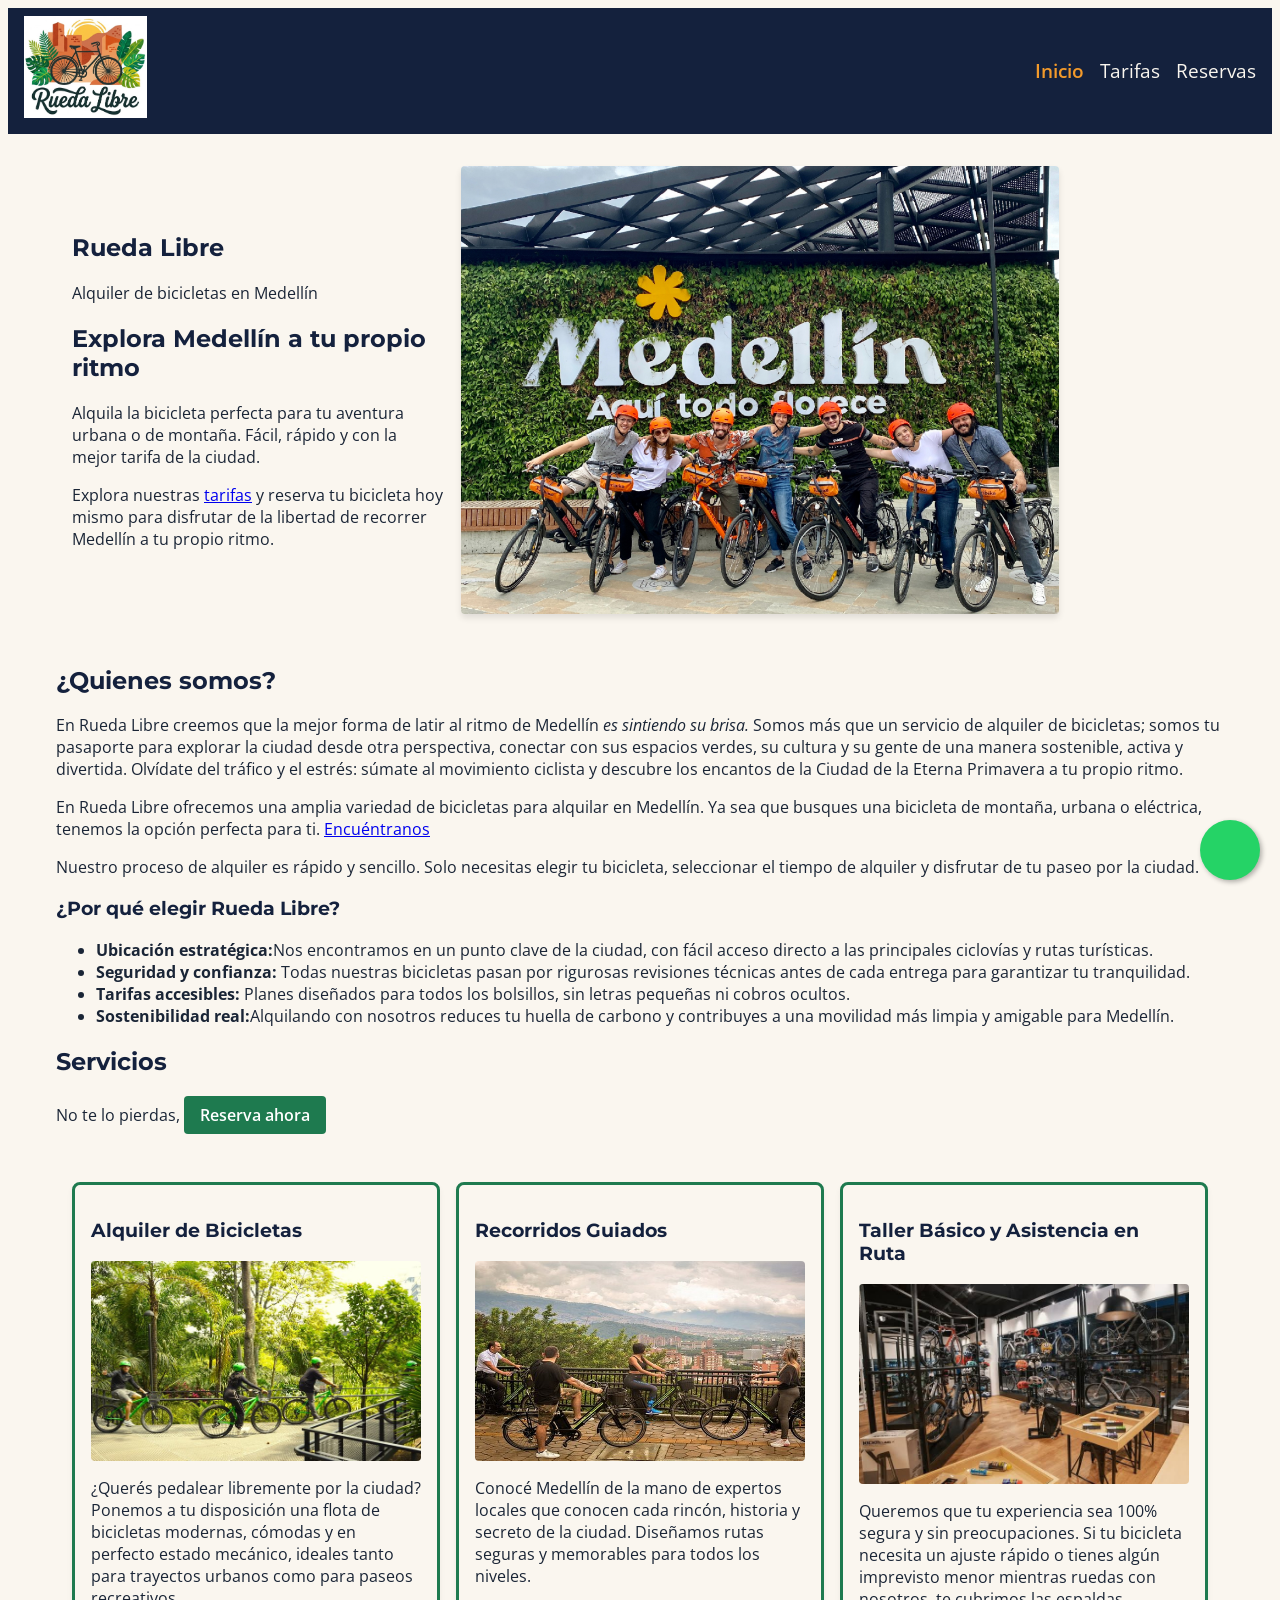
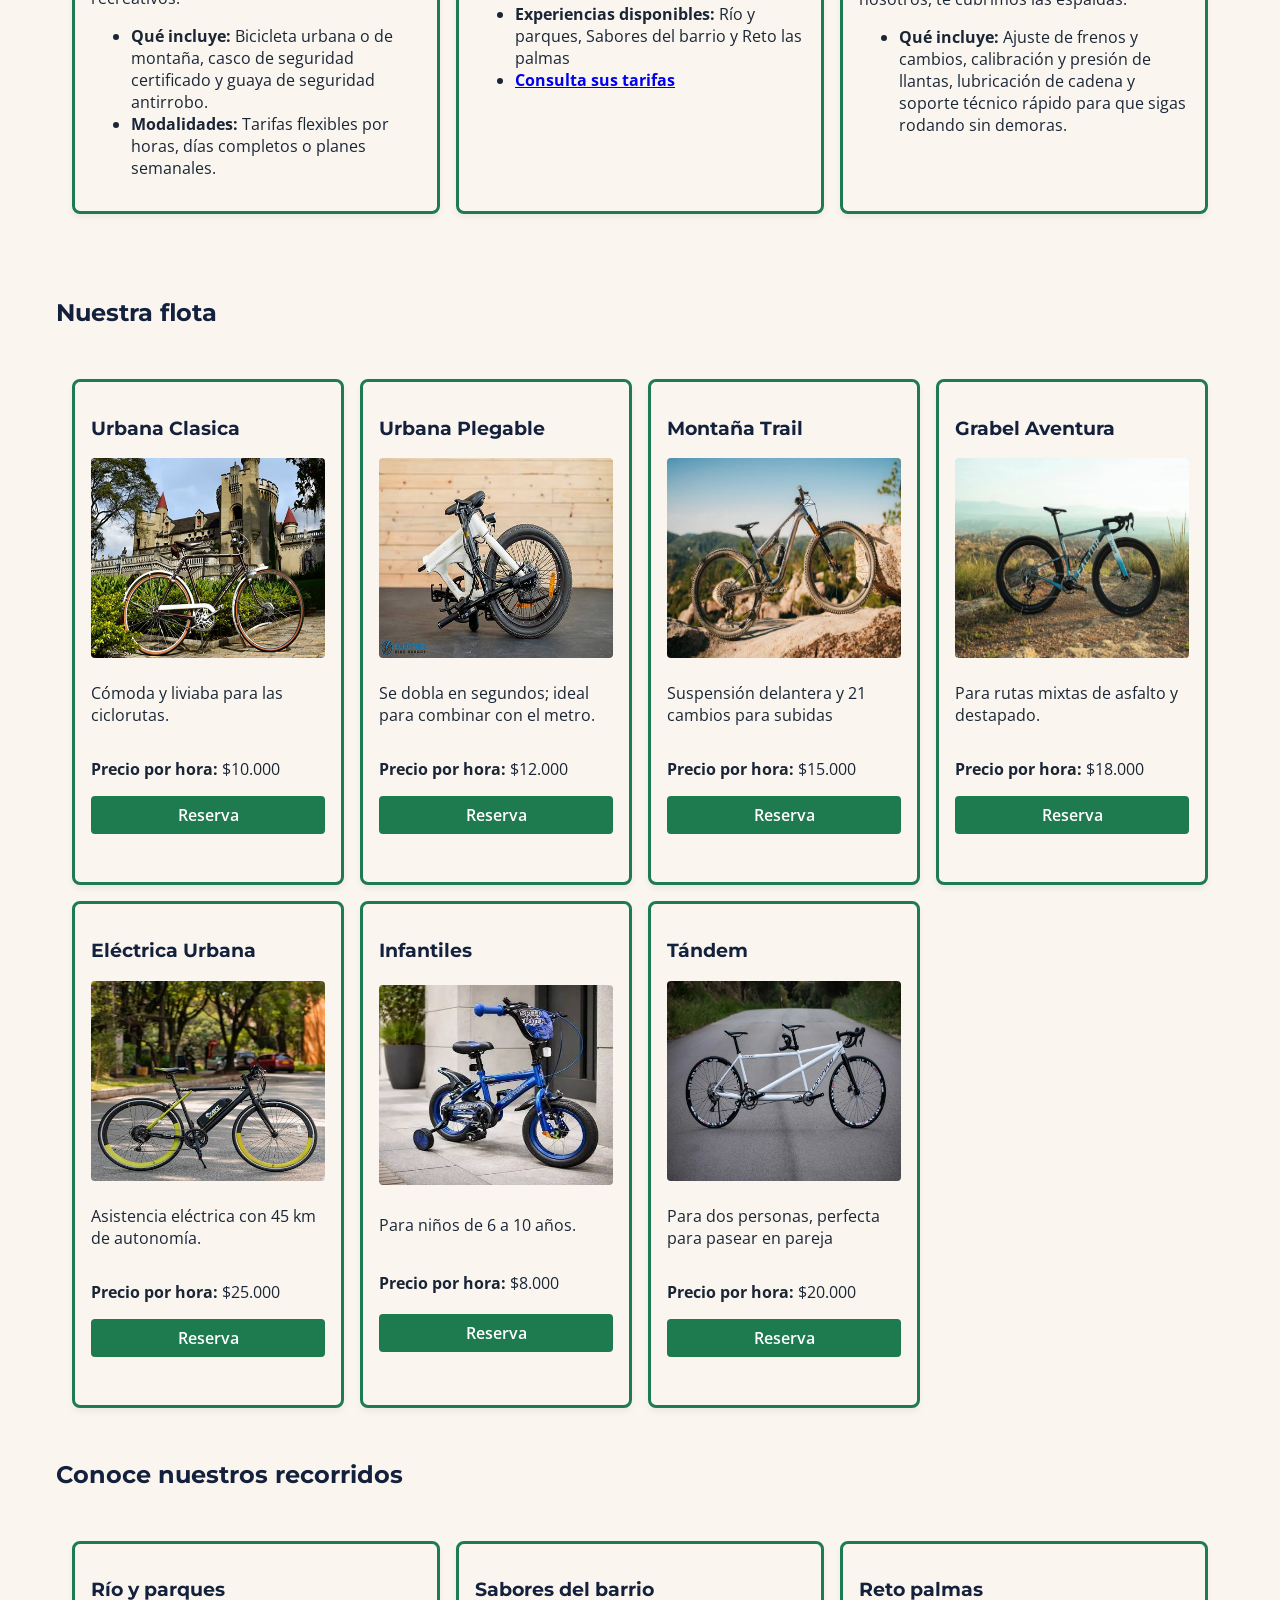
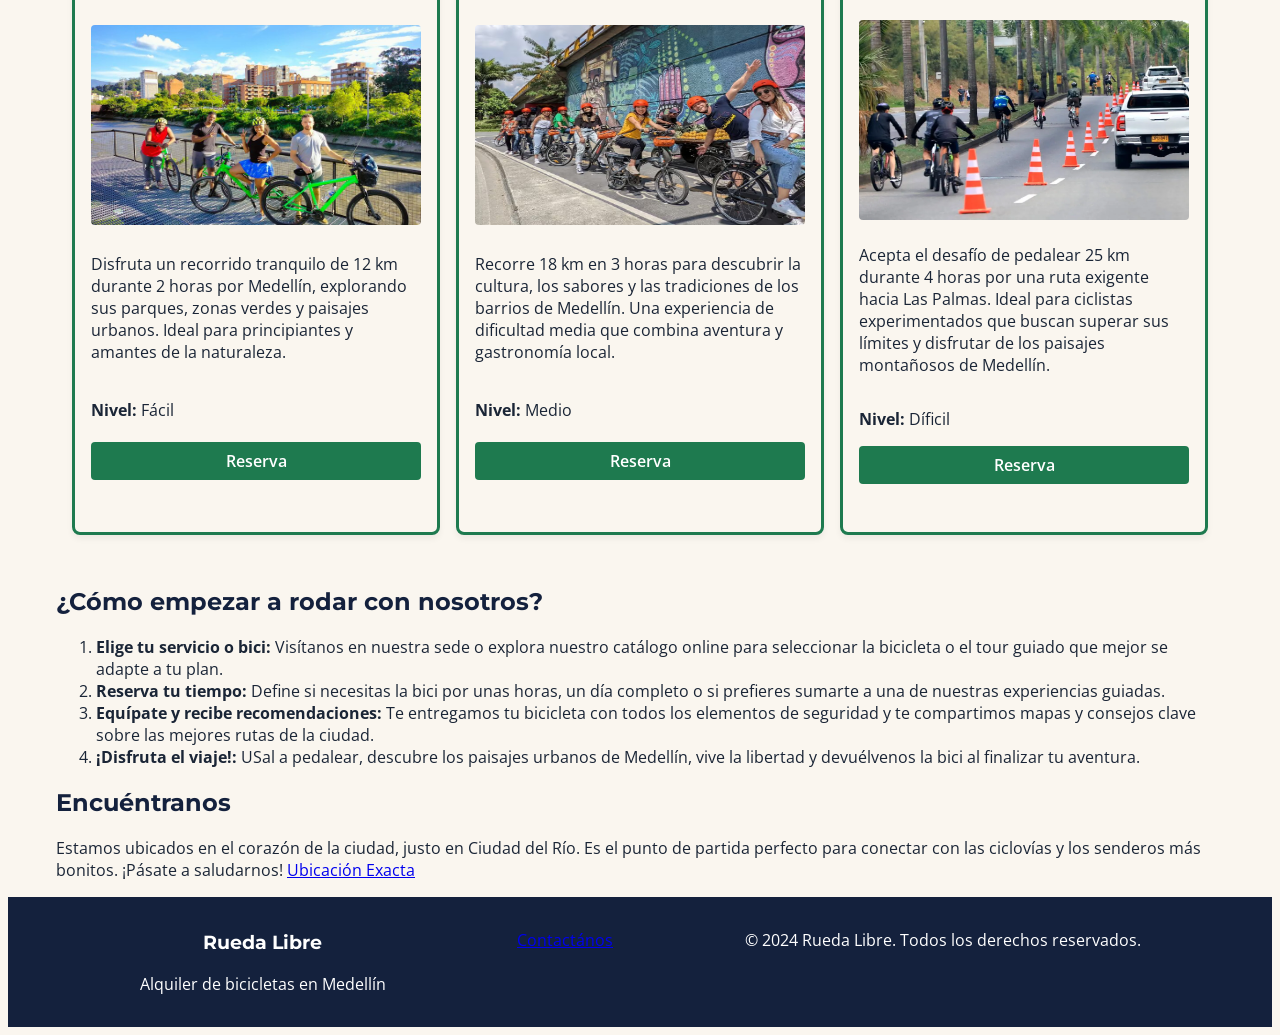
==== commit 62ac4a5f: "style: portada en 2 columnas, galeria de rutas, reserva 2 columnas, formulario agrupando campos pequ" ====
--- a/index.html
+++ b/index.html
@@ -10,19 +10,16 @@
     <link rel="preconnect" href="https://fonts.googleapis.com">
     <link rel="preconnect" href="https://fonts.gstatic.com" crossorigin>
     <link href="https://fonts.googleapis.com/css2?family=Montserrat:ital,wght@700&family=Open+Sans:ital,wght@400;600&display=swap" rel="stylesheet">
-    <link rel="stylesheet" href="https://cdnjs.cloudflare.com/ajax/libs/font-awesome/6.4.0/css/all.min.css">
+    
+    <link rel="stylesheet" href="https://cdnjs.cloudflare.com/ajax/libs/font-awesome/6.5.1/css/all.min.css">
 
     <!-- enlace hoja de estilos -->
     <link rel="stylesheet" href="css/styles.css">
 </head>
 <body>
 
-    <header class="portada">
+    <header class="header-principal">
         <img src="img/logo.jpeg" class="logo" alt="">
-        <div>
-            <h1>Rueda Libre </h1>
-            <p>Alquiler de bicicletas en Medellín</p>
-        </div>
         <nav id="menu">
             <ul>
                 <li><a href="index.html" class="activo">Inicio</a></li>
@@ -32,6 +29,18 @@
         </nav>
     </header>
     <main>
+        <section id="portada">
+            <div>
+                <div>
+                    <h1>Rueda Libre </h1>
+                    <p>Alquiler de bicicletas en Medellín</p>
+                </div>
+                <h2>Explora Medellín a tu propio ritmo</h2>
+                <p>Alquila la bicicleta perfecta para tu aventura urbana o de montaña. Fácil, rápido y con la mejor tarifa de la ciudad.</p>
+                <p>Explora nuestras <a href="paginas/tarifas.html">tarifas</a> y reserva tu bicicleta hoy mismo para disfrutar de la libertad de recorrer Medellín a tu propio ritmo.</p>
+            </div>
+            <img src="img/Img_portada.jpg" alt="Bicicleta en Medellín: disfruta de la ciudad a tu ritmo">
+        </section>
         <section>
             <header>
                 <h2>¿Quienes somos?</h2>
@@ -52,33 +61,35 @@
                 <h2>Servicios</h2>
             </header>
             <p>No te lo pierdas, <a href="/paginas/reservas.html" class="btn-reservar">Reserva ahora</a></p>
-            <article class="servicio">
-                <h3>Alquiler de Bicicletas</h3>
-                <img src="img/sostenibilidad.jpg" width="400" alt="ciclopase: Recorre Medellín sin huella de carbono">
-                <p> ¿Querés pedalear libremente por la ciudad? Ponemos a tu disposición una flota de bicicletas modernas, cómodas y en perfecto estado mecánico, ideales tanto para trayectos urbanos como para paseos recreativos.</p>
-                <ul>
-                    <li><strong>Qué incluye: </strong>Bicicleta urbana o de montaña, casco de seguridad certificado y guaya de seguridad antirrobo.</li>
-                    <li><strong>Modalidades: </strong>Tarifas flexibles por horas, días completos o planes semanales.</li>
-                </ul>
-                </li>
-            </article>
-            <article class="servicio">
-                <h3>Recorridos Guiados</h3>
-                <img src="img/mirador.jpg" width="400" alt="Mirador de Medellín: parada tour guiado">
-                <p> Conocé Medellín de la mano de expertos locales que conocen cada rincón, historia y secreto de la ciudad. Diseñamos rutas seguras y memorables para todos los niveles.</p>
-                <ul>
-                    <li><strong>Experiencias disponibles: </strong>Río y parques, Sabores del barrio y Reto las palmas</li>
-                    <li><strong><a href="/paginas/tarifas.html#tarifas_recorridos_guiados">Consulta sus tarifas</a></strong></li>
-                </ul>
-            </article>
-            <article class="servicio">
-                <h3>Taller Básico y Asistencia en Ruta</h3>
-                <img src="img/taller_biciletas.jpg" width="400" alt="Taller de bicicletas">
-                <p> Queremos que tu experiencia sea 100% segura y sin preocupaciones. Si tu bicicleta necesita un ajuste rápido o tienes algún imprevisto menor mientras ruedas con nosotros, te cubrimos las espaldas.</p>
-                <ul>
-                    <li><strong>Qué incluye: </strong>Ajuste de frenos y cambios, calibración y presión de llantas, lubricación de cadena y soporte técnico rápido para que sigas rodando sin demoras.</li>
-                </ul>
-            </article>
+            <div id="servicios">
+                <article class="servicio">
+                    <h3>Alquiler de Bicicletas</h3>
+                    <img src="img/sostenibilidad.jpg" width="400" alt="ciclopase: Recorre Medellín sin huella de carbono">
+                    <p> ¿Querés pedalear libremente por la ciudad? Ponemos a tu disposición una flota de bicicletas modernas, cómodas y en perfecto estado mecánico, ideales tanto para trayectos urbanos como para paseos recreativos.</p>
+                    <ul>
+                        <li><strong>Qué incluye: </strong>Bicicleta urbana o de montaña, casco de seguridad certificado y guaya de seguridad antirrobo.</li>
+                        <li><strong>Modalidades: </strong>Tarifas flexibles por horas, días completos o planes semanales.</li>
+                    </ul>
+                    </li>
+                </article>
+                <article class="servicio">
+                    <h3>Recorridos Guiados</h3>
+                    <img src="img/mirador.jpg" width="400" alt="Mirador de Medellín: parada tour guiado">
+                    <p> Conocé Medellín de la mano de expertos locales que conocen cada rincón, historia y secreto de la ciudad. Diseñamos rutas seguras y memorables para todos los niveles.</p>
+                    <ul>
+                        <li><strong>Experiencias disponibles: </strong>Río y parques, Sabores del barrio y Reto las palmas</li>
+                        <li><strong><a href="/paginas/tarifas.html#tarifas_recorridos_guiados">Consulta sus tarifas</a></strong></li>
+                    </ul>
+                </article>
+                <article class="servicio">
+                    <h3>Taller Básico y Asistencia en Ruta</h3>
+                    <img src="img/taller_biciletas.jpg" width="400" alt="Taller de bicicletas">
+                    <p> Queremos que tu experiencia sea 100% segura y sin preocupaciones. Si tu bicicleta necesita un ajuste rápido o tienes algún imprevisto menor mientras ruedas con nosotros, te cubrimos las espaldas.</p>
+                    <ul>
+                        <li><strong>Qué incluye: </strong>Ajuste de frenos y cambios, calibración y presión de llantas, lubricación de cadena y soporte técnico rápido para que sigas rodando sin demoras.</li>
+                    </ul>
+                </article>
+            </div>
         </section>
         <section>
             <header>
@@ -136,6 +147,33 @@
                 </article>
             </div>
         </section>
+        <section>
+            <header>
+                <h2>Conoce nuestros recorridos</h2>    
+            </header>
+            <div id="recorridos">
+                <article>
+                    <h3>Río y parques</h3>
+                    <img src="img/RecorridoRio.jpg" alt="Recorrido guido por el rio y los principales parques de Medellín">
+                    <p> Disfruta un recorrido tranquilo de 12 km durante 2 horas por Medellín, explorando sus parques, zonas verdes y paisajes urbanos. Ideal para principiantes y amantes de la naturaleza.</p>
+                    <p><strong>Nivel: </strong>Fácil</p>
+                    <a href="/paginas/reservas.html" class="btn-reservar">Reserva</a></p>
+                </article>
+                <article>
+                    <h3>Sabores del barrio</h3>
+                    <img src="img/SaboresBarrio.jpg" alt="Bicicleta Urbana plegable: ideal para transporte público">
+                    <p> Recorre 18 km en 3 horas para descubrir la cultura, los sabores y las tradiciones de los barrios de Medellín. Una experiencia de dificultad media que combina aventura y gastronomía local.</p>
+                    <p><strong>Nivel: </strong>Medio</p>
+                    <a href="/paginas/reservas.html" class="btn-reservar">Reserva</a></p>
+                </article>
+                <article>
+                    <h3>Reto palmas</h3>
+                    <img src="img/Retopalmas.webp" alt="Bicicleta de montaña Trail">
+                    <p> Acepta el desafío de pedalear 25 km durante 4 horas por una ruta exigente hacia Las Palmas. Ideal para ciclistas experimentados que buscan superar sus límites y disfrutar de los paisajes montañosos de Medellín.</p>
+                    <p><strong>Nivel: </strong>Díficil</p>
+                    <a href="/paginas/reservas.html" class="btn-reservar">Reserva</a></p>
+                </article>
+            </div>
         <section>
             <header>
                 <h2>¿Cómo empezar a rodar con nosotros?</h2>
@@ -154,9 +192,12 @@
             <p>Estamos ubicados en el corazón de la ciudad, justo en Ciudad del Río. Es el punto de partida perfecto para conectar con las ciclovías y los senderos más bonitos. ¡Pásate a saludarnos! <a href="https://www.google.com/maps/place/Cdad.+del+Rio,+El+Poblado,+Medell%C3%ADn,+El+Poblado,+Medell%C3%ADn,+Antioquia/@6.2202706,-75.5788565,16z/data=!4m6!3m5!1s0x8e442832d452b871:0xc105c7e1e85a702d!8m2!3d6.2208376!4d-75.573519!16s%2Fg%2F1hhx8xx3p?entry=ttu&g_ep=EgoyMDI2MTAxOS4wIKXMDSoASAFQAw%3D%3D" target="_blank">Ubicación Exacta</a></p>
         </section>      
     </main>
-    <a href="https://wa.me/573000000000" target="_blank" class="btn-whatsapp" rel="noopener noreferrer"><i class="fab fa-whatsapp"></i></a>
+    <a href="https://wa.me/573000000000" target="_blank" class="btn-whatsapp" rel="noopener noreferrer"><i class="fab-brands fa-whatsapp"></i></a>
     <footer>
-        <h3>Rueda Libre | Alquiler de bicicletas en Medellín</h3>
+        <div>
+            <h3>Rueda Libre</h3>  
+            <p>Alquiler de bicicletas en Medellín</p> 
+        </div>        
         <p><a href="mailto:info@ruedalibre.com">Contactános</a></p>
         <p>© 2024 Rueda Libre. Todos los derechos reservados.</p>
     </footer>
--- a/css/styles.css
+++ b/css/styles.css
@@ -38,6 +38,23 @@
     color: var(--color-titulos);
 }
 
+/* Header*/
+.header-principal{
+    display: flex;
+    flex-direction: row;
+    justify-content: space-between;
+    align-items: center;
+    padding: var(--espacio-pequeno) var(--espacio-mediano);
+    text-align: center;
+    background-color: var(--color-titulos);
+    color: #fff;
+    font-size: 1.2rem;
+}
+
+.logo{
+    max-width: 10%;
+    margin-bottom: var(--espacio-pequeno);
+}
 
 /* limita el ancho del main y lo centra */
 main{
@@ -52,7 +69,7 @@
 footer{
   display:flex;
   flex-direction: row;
-  justify-content: flex-start;
+  justify-content: space-evenly;
   align-items: flex-start;
   padding: var(--espacio-mediano) 0;
   text-align: center;
@@ -63,52 +80,6 @@
 footer h3{
   color: #fff;
 }
-
-/* Portadas principal y secundarias*/
-.portada{
-    min-height: 50vh; 
-    display: flex;
-    flex-direction: row;
-    justify-content: space-around;
-    align-items: center;
-    gap: var(--espacio-mediano);
-    padding: var(--espacio-grande) var(--espacio-mediano);
-    text-align: center;
-    background-color: var(--color-titulos);
-    color: #fff;
-    font-size: 1.8rem;
-}
-
-.portada h1{
-    color: #fff;
-    font-size: 8rem;
-    margin-bottom: var(--espacio-mediano);
-}
-
-.logo{
-    max-width: 20%;
-    height: auto;
-    margin-bottom: var(--espacio-mediano);
-}
-
-.portadasecundaria{
-    display: flex;
-    flex-direction: row;
-    justify-content: space-around;
-    align-items: center;
-    padding: var(--espacio-mediano) 0;
-    text-align: center;
-    background-color: var(--color-titulos);
-    color: #fff;
-    font-size: 1.8rem;
-}
-
-.portadasecundaria h1{
-    color: var(--color-fondo);
-    font-size: 2.5rem;
-    margin-bottom: var(--espacio-mediano);
-}
-
 
 
 /* estilizacion del menu nav */
@@ -125,13 +96,13 @@
 }
 
 #menu a { 
-    color: var(--color-enlaces);
+    color: var(--color-fondo);
     text-decoration: none;
     transition: color 0.3s ease;
  }
 
 #menu a.activo { 
-    color: var(--color-boton-principal); 
+    color: var(--color-boton-secundario); 
     font-weight: 600; 
 }
 
@@ -145,7 +116,30 @@
     color: var(--color-boton-principal);
 }
 
+/*portada*/
+#portada {
+    display:grid;
+    grid-template-columns: 1fr 2fr;
+    gap: var(--espacio-mediano);
+    align-items: center;
+    padding: var(--espacio-grande) var(--espacio-mediano);
+}
+
+#portada img {
+    width: 80%;
+    height: auto;
+    border-radius: 4px;
+    box-shadow: 0 4px 6px rgba(0, 0, 0, 0.1);
+}
+
 /* tarjetas de servicios */
+#servicios {
+    display: grid;
+    grid-template-columns: repeat(auto-fit, minmax(250px, 1fr)); 
+    gap: var(--espacio-mediano); 
+    padding: var(--espacio-grande) var(--espacio-mediano);
+}
+
 .servicio {
   border: 3px solid var(--color-boton-principal); 
   border-radius: 8px;                             
@@ -158,7 +152,7 @@
 
 .servicio img{
   width: 100%;       /* Ocupa todo el ancho de la tarjeta */
-  height: auto;      /* Mantiene la proporción para que no se deforme */
+  height: 200px;      /* Mantiene la proporción para que no se deforme */
   display: block;
   border-radius: 4px; 
   margin-bottom: var(--espacio-pequeno); /* Separación entre la imagen y el texto de la tarjeta */
@@ -200,7 +194,43 @@
 
 }
 
-/* tablas*/
+/*tarjetas recorridos*/
+#recorridos{
+    display: grid;
+    grid-template-columns: repeat(auto-fit, minmax(250px, 1fr)); 
+    gap: var(--espacio-mediano); 
+    padding: var(--espacio-grande) var(--espacio-mediano);n;
+}
+
+#recorridos article {
+    display: flex;
+    flex-direction: column;
+    justify-content: space-between;
+    border: 3px solid var(--color-boton-principal); 
+    border-radius: 8px; 
+    padding: var(--espacio-mediano); 
+    background-color: var(--color-fondo);
+    overflow: hidden; /*oculte todo el contenido que se desborde*/
+    box-shadow: 0 4px 6px rgba(0, 0, 0, 0.05); 
+}
+
+
+#recorridos img {
+    width: 100%; 
+    height: 200px; 
+    border-radius: 4px; 
+    margin-bottom: var(--espacio-pequeno); 
+}
+
+#recorridos a {
+    display: inline-block;
+    width: 100%;
+    text-align: center;
+    padding: var(--espacio-pequeno) var(--espacio-mediano);
+}
+
+
+/* tabla tarifas*/
 table {
   width: 100%;
   border-collapse: collapse; /* Une los bordes dobles de la tabla en una sola línea*/
@@ -242,7 +272,6 @@
   font-weight: 600;
   border-radius: 4px;
   transition: background-color 0.3s ease;
-
 }
 
 /* Botones*/
@@ -282,7 +311,7 @@
     background-color: #25d366; /* Color oficial de WhatsApp */
     color: #ffffff;
     border-radius: 50%;
-    text-align: center;
+    align-items: center;
     font-size: 35px;
     box-shadow: 2px 2px 5px rgba(0, 0, 0, 0.3);
     z-index: 1000; /* Asegura que esté por encima de otros elementos */
@@ -302,6 +331,17 @@
     outline: 2px solid var(--color-boton-principal);
     outline-offset: 3px;
     background-color: var(--color-boton-secundario);
+}
+
+/*Pagina Reservas*/
+
+#reservas {
+    display:grid;
+    grid-template-columns: 3fr 1fr;
+    gap: var(--espacio-mediano);
+    align-items: start;
+    padding: var(--espacio-grande) var(--espacio-mediano);
+    background-color: var(--color-fondo);
 }
 
 /* Formulario */
@@ -349,6 +389,17 @@
   border-radius: 4px;
 }
 
+.fila-formulario {
+  display: flex;
+  flex-wrap: wrap; /* Permite que los elementos se muevan a la siguiente línea si no caben */
+  gap: var(--espacio-mediano); /* Espacio entre los elementos */
+}
+
+.campo {
+  flex: 1;     /* Hace que ambos campos crezcan por igual y abarquen todo el ancho */
+  width: 100%;
+}
+
 button[type="submit"] {
   padding: var(--espacio-mediano) var(--espacio-grande);
   background-color: var(--color-titulos);
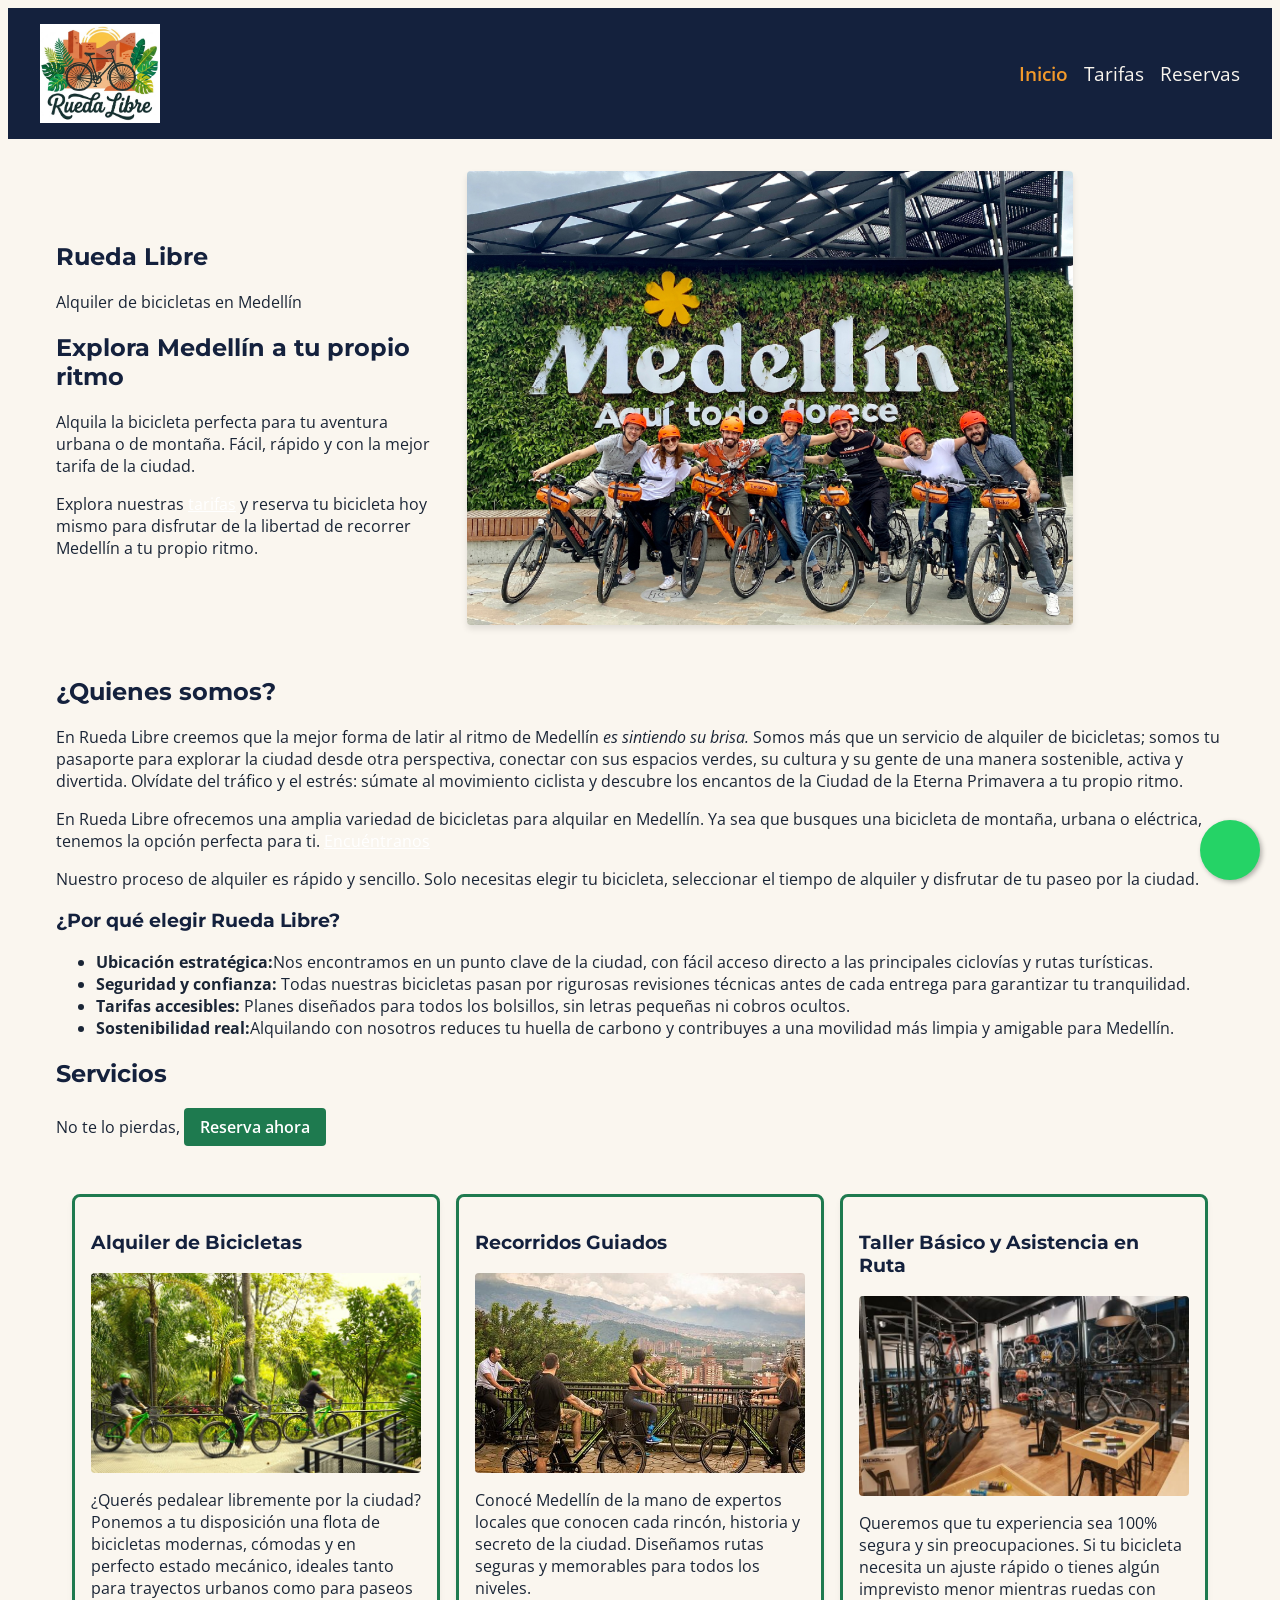
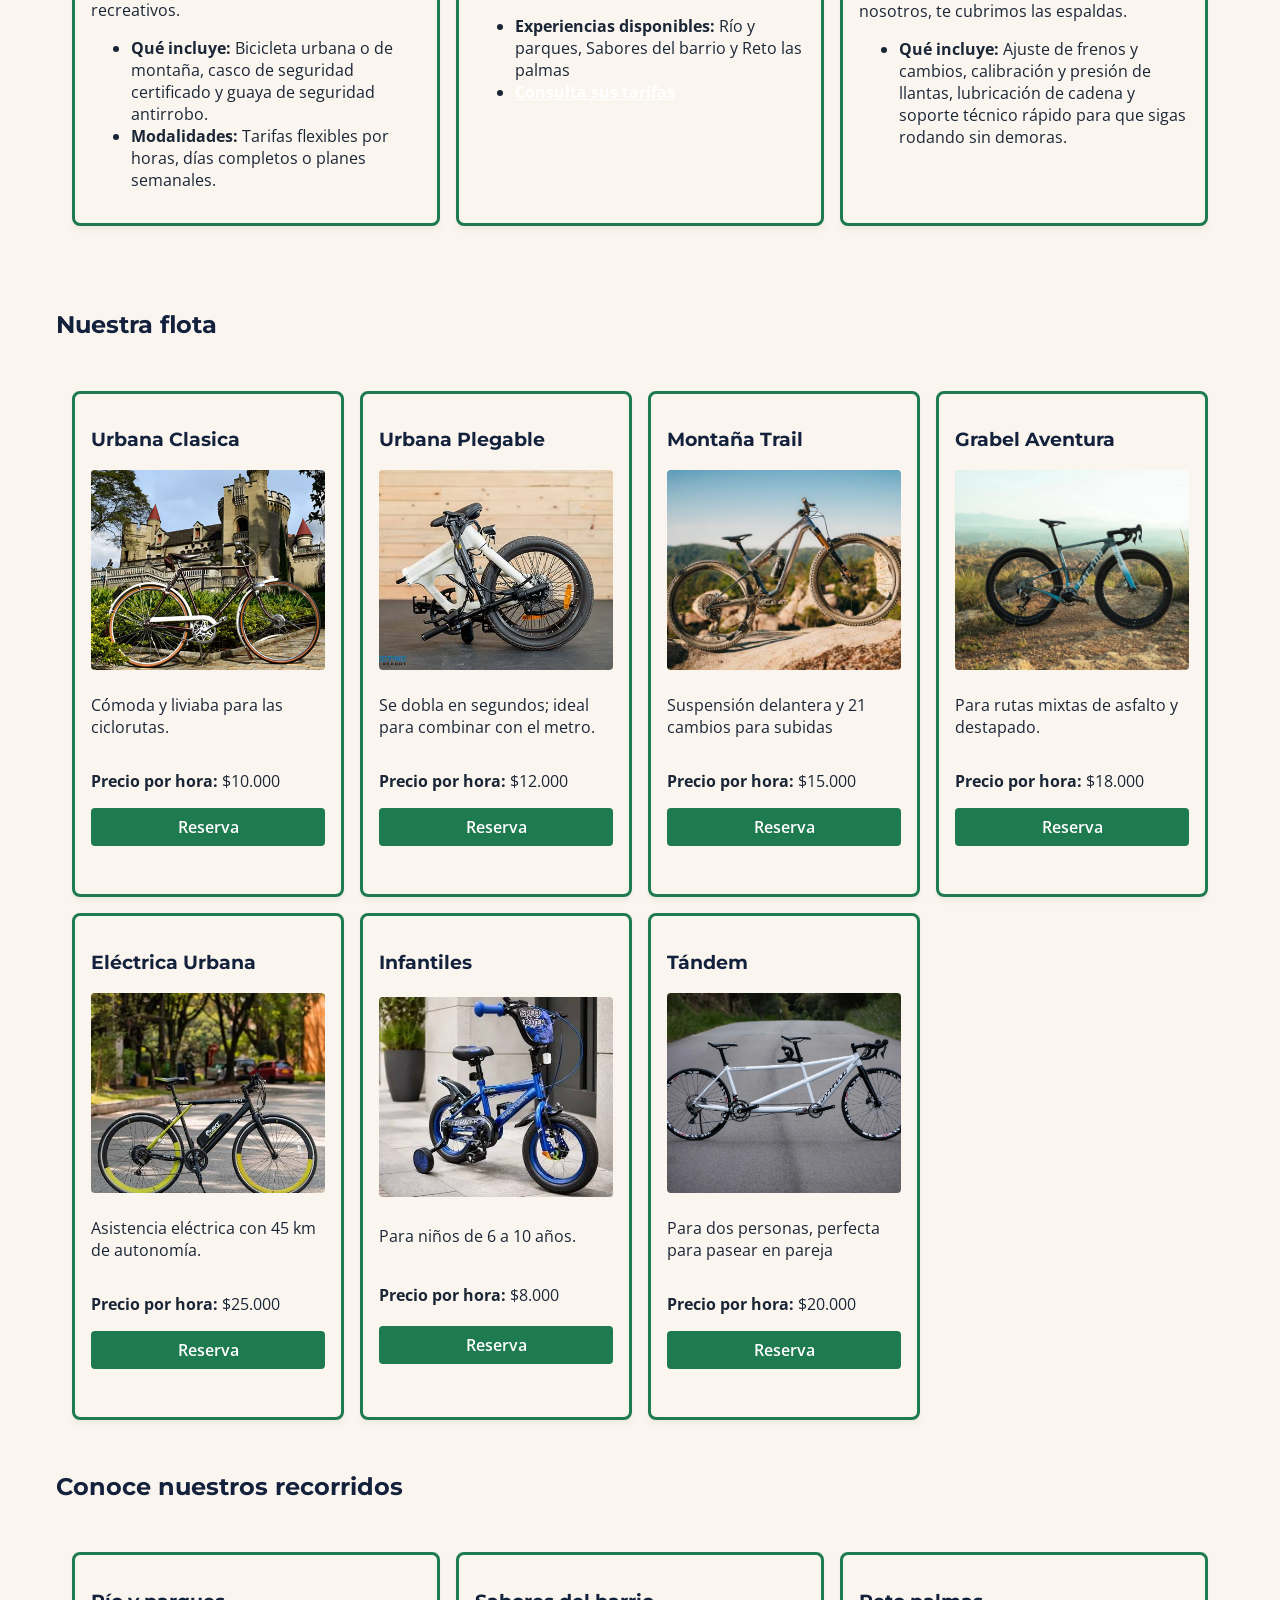
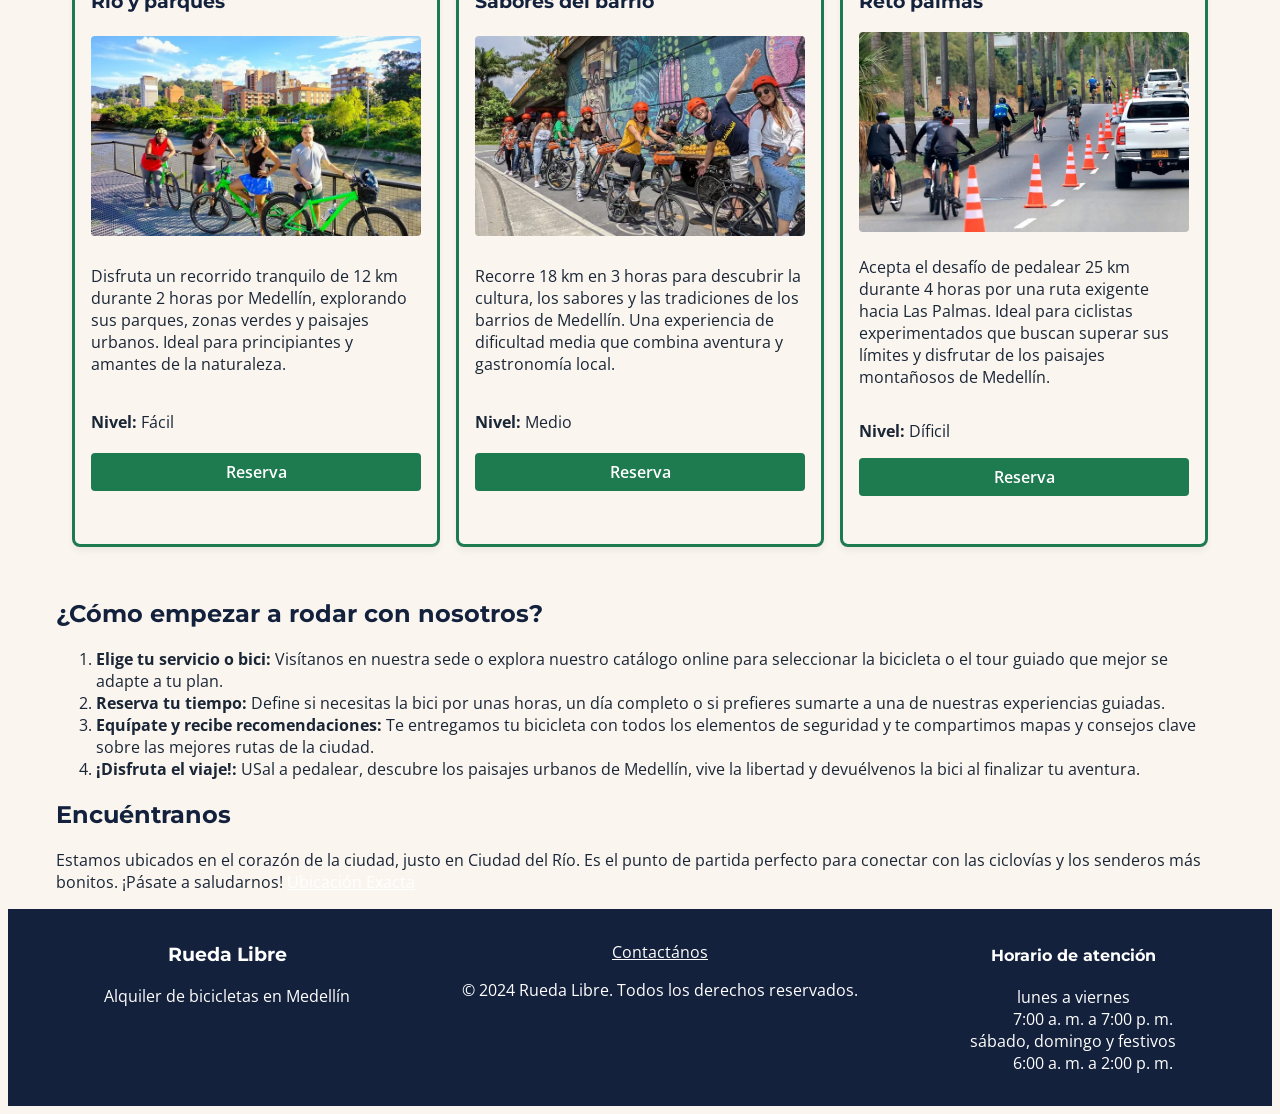
==== commit b7bf181f: "style(catalgo-bootstrap):footer, portada" ====
--- a/index.html
+++ b/index.html
@@ -174,6 +174,7 @@
                     <a href="/paginas/reservas.html" class="btn-reservar">Reserva</a></p>
                 </article>
             </div>
+        </section>
         <section>
             <header>
                 <h2>¿Cómo empezar a rodar con nosotros?</h2>
@@ -197,9 +198,20 @@
         <div>
             <h3>Rueda Libre</h3>  
             <p>Alquiler de bicicletas en Medellín</p> 
-        </div>        
-        <p><a href="mailto:info@ruedalibre.com">Contactános</a></p>
-        <p>© 2024 Rueda Libre. Todos los derechos reservados.</p>
+        </div> 
+        <div>      
+            <p><a href="mailto:info@ruedalibre.com">Contactános</a></p>
+            <p>© 2024 Rueda Libre. Todos los derechos reservados.</p>
+        </div> 
+        <div>
+            <h4>Horario de atención</h4>
+            <dl>
+                <dt>lunes a viernes</dt>
+                <dd>7:00 a. m. a 7:00 p. m.</dd>
+                <dt>sábado, domingo y festivos</dt>
+                <dd>6:00 a. m. a 2:00 p. m.</dd>
+            </dl>
+        </div>
     </footer>
 </body>
 </html>
--- a/css/styles.css
+++ b/css/styles.css
@@ -41,8 +41,7 @@
 /* Header*/
 .header-principal{
     display: flex;
-    flex-direction: row;
-    justify-content: space-between;
+    flex-direction: column; /*cambio mobile fisrt*/
     align-items: center;
     padding: var(--espacio-pequeno) var(--espacio-mediano);
     text-align: center;
@@ -52,7 +51,7 @@
 }
 
 .logo{
-    max-width: 10%;
+    max-width: 120px; /*sigue siendo responsive porque es un max*/
     margin-bottom: var(--espacio-pequeno);
 }
 
@@ -68,16 +67,16 @@
 /*Organizacion footer*/
 footer{
   display:flex;
-  flex-direction: row;
-  justify-content: space-evenly;
-  align-items: flex-start;
+  flex-direction: column; /*cambio mobile fisrt*/
+  align-items: center;
+  gap: var(--espacio-mediano); /*cambio mobile fisrt*/
   padding: var(--espacio-mediano) 0;
   text-align: center;
   background-color: var(--color-titulos);
   color:#fff  
 }
 
-footer h3{
+footer h3, h4, a{
   color: #fff;
 }
 
@@ -118,8 +117,8 @@
 
 /*portada*/
 #portada {
-    display:grid;
-    grid-template-columns: 1fr 2fr;
+    display:flex; /*cambio mobile fisrt*/
+    flex-direction: column; /*cambio mobile fisrt*/
     gap: var(--espacio-mediano);
     align-items: center;
     padding: var(--espacio-grande) var(--espacio-mediano);
@@ -135,7 +134,7 @@
 /* tarjetas de servicios */
 #servicios {
     display: grid;
-    grid-template-columns: repeat(auto-fit, minmax(250px, 1fr)); 
+    grid-template-columns: 1fr; /*cambio mobile fisrt*/
     gap: var(--espacio-mediano); 
     padding: var(--espacio-grande) var(--espacio-mediano);
 }
@@ -153,15 +152,16 @@
 .servicio img{
   width: 100%;       /* Ocupa todo el ancho de la tarjeta */
   height: 200px;      /* Mantiene la proporción para que no se deforme */
+  object-fit: cover;
   display: block;
   border-radius: 4px; 
-  margin-bottom: var(--espacio-pequeno); /* Separación entre la imagen y el texto de la tarjeta */
+  margin-bottom: var(--espacio-pequeno); 
 }
 
 /*tarjetas de la flota*/
 #flota {
     display: grid;
-    grid-template-columns: repeat(auto-fit, minmax(250px, 1fr)); 
+    grid-template-columns: 1fr; /*cambio mobile fisrt*/
     gap: var(--espacio-mediano); 
     padding: var(--espacio-grande) var(--espacio-mediano);
 }
@@ -181,6 +181,7 @@
 #flota img {
     width: 100%; 
     height: 200px; 
+    object-fit: cover;
     border-radius: 4px; 
     margin-bottom: var(--espacio-pequeno); 
 }
@@ -197,9 +198,9 @@
 /*tarjetas recorridos*/
 #recorridos{
     display: grid;
-    grid-template-columns: repeat(auto-fit, minmax(250px, 1fr)); 
+    grid-template-columns: 1fr; /*cambio mobile fisrt*/
     gap: var(--espacio-mediano); 
-    padding: var(--espacio-grande) var(--espacio-mediano);n;
+    padding: var(--espacio-grande) var(--espacio-mediano);
 }
 
 #recorridos article {
@@ -218,6 +219,7 @@
 #recorridos img {
     width: 100%; 
     height: 200px; 
+    object-fit: cover;
     border-radius: 4px; 
     margin-bottom: var(--espacio-pequeno); 
 }
@@ -231,11 +233,18 @@
 
 
 /* tabla tarifas*/
+.contenedor_tabla {
+    width: 100%;
+    overflow-x: auto; /* Permite desplazamiento horizontal si la tabla es más ancha que el contenedor */
+    margin-bottom: var(--espacio-grande);
+}
+
 table {
   width: 100%;
   border-collapse: collapse; /* Une los bordes dobles de la tabla en una sola línea*/
   margin-bottom: var(--espacio-grande);
   font-family: inherit; /* Hereda la fuente del body */
+  white-space: nowrap; /* Evita que el contenido de las celdas se divida en varias líneas */
 }
 
 th, td {
@@ -336,10 +345,10 @@
 /*Pagina Reservas*/
 
 #reservas {
-    display:grid;
-    grid-template-columns: 3fr 1fr;
+    display:flex; /*cambio mobile fisrt*/
+    flex-direction: column; /*cambio mobile fisrt*/
     gap: var(--espacio-mediano);
-    align-items: start;
+    align-items: stretch; /*cambio mobile fisrt*/
     padding: var(--espacio-grande) var(--espacio-mediano);
     background-color: var(--color-fondo);
 }
@@ -409,4 +418,68 @@
   font-size: 1rem;
   cursor: pointer;
   margin:var(--espacio-grande)
-}+}
+
+/*  MEDIA QUERIES (Mobile-First) */
+
+/* TABLET (Desde 768px)*/
+@media (min-width: 768px) {
+
+  .header-principal {
+    flex-direction: row;
+    justify-content: space-between;
+    text-align: left;
+  }
+
+  .logo {
+    margin-bottom: 0;
+  }
+
+  footer {
+    flex-direction: row;
+    justify-content: space-evenly;
+    align-items: flex-start;
+  }
+
+ #portada {
+    display: grid;
+    grid-template-columns: 1fr 2fr;
+    align-items: center;
+  }
+  
+  /* Galerías (Servicios, Flota, Recorridos) */
+  #servicios,
+  #flota,
+  #recorridos {
+    grid-template-columns: repeat(auto-fit, minmax(260px, 1fr));
+  }
+
+  /* Reservas */
+  #reservas {
+    display: grid;
+    grid-template-columns: 3fr 1fr;
+    align-items: start;
+  }
+
+} 
+
+/* Escritorio (Desde 1200px) */
+@media (min-width: 1200px) {
+
+  /* Encabezado */
+  .header-principal {
+    padding: var(--espacio-mediano) var(--espacio-grande);
+  }
+
+  /* Portada */
+  #portada {
+    gap: var(--espacio-grande);
+    padding: var(--espacio-grande) 0;
+  }
+
+  
+  /* Reservas */
+  #reservas {
+    gap: var(--espacio-grande);
+  }
+}
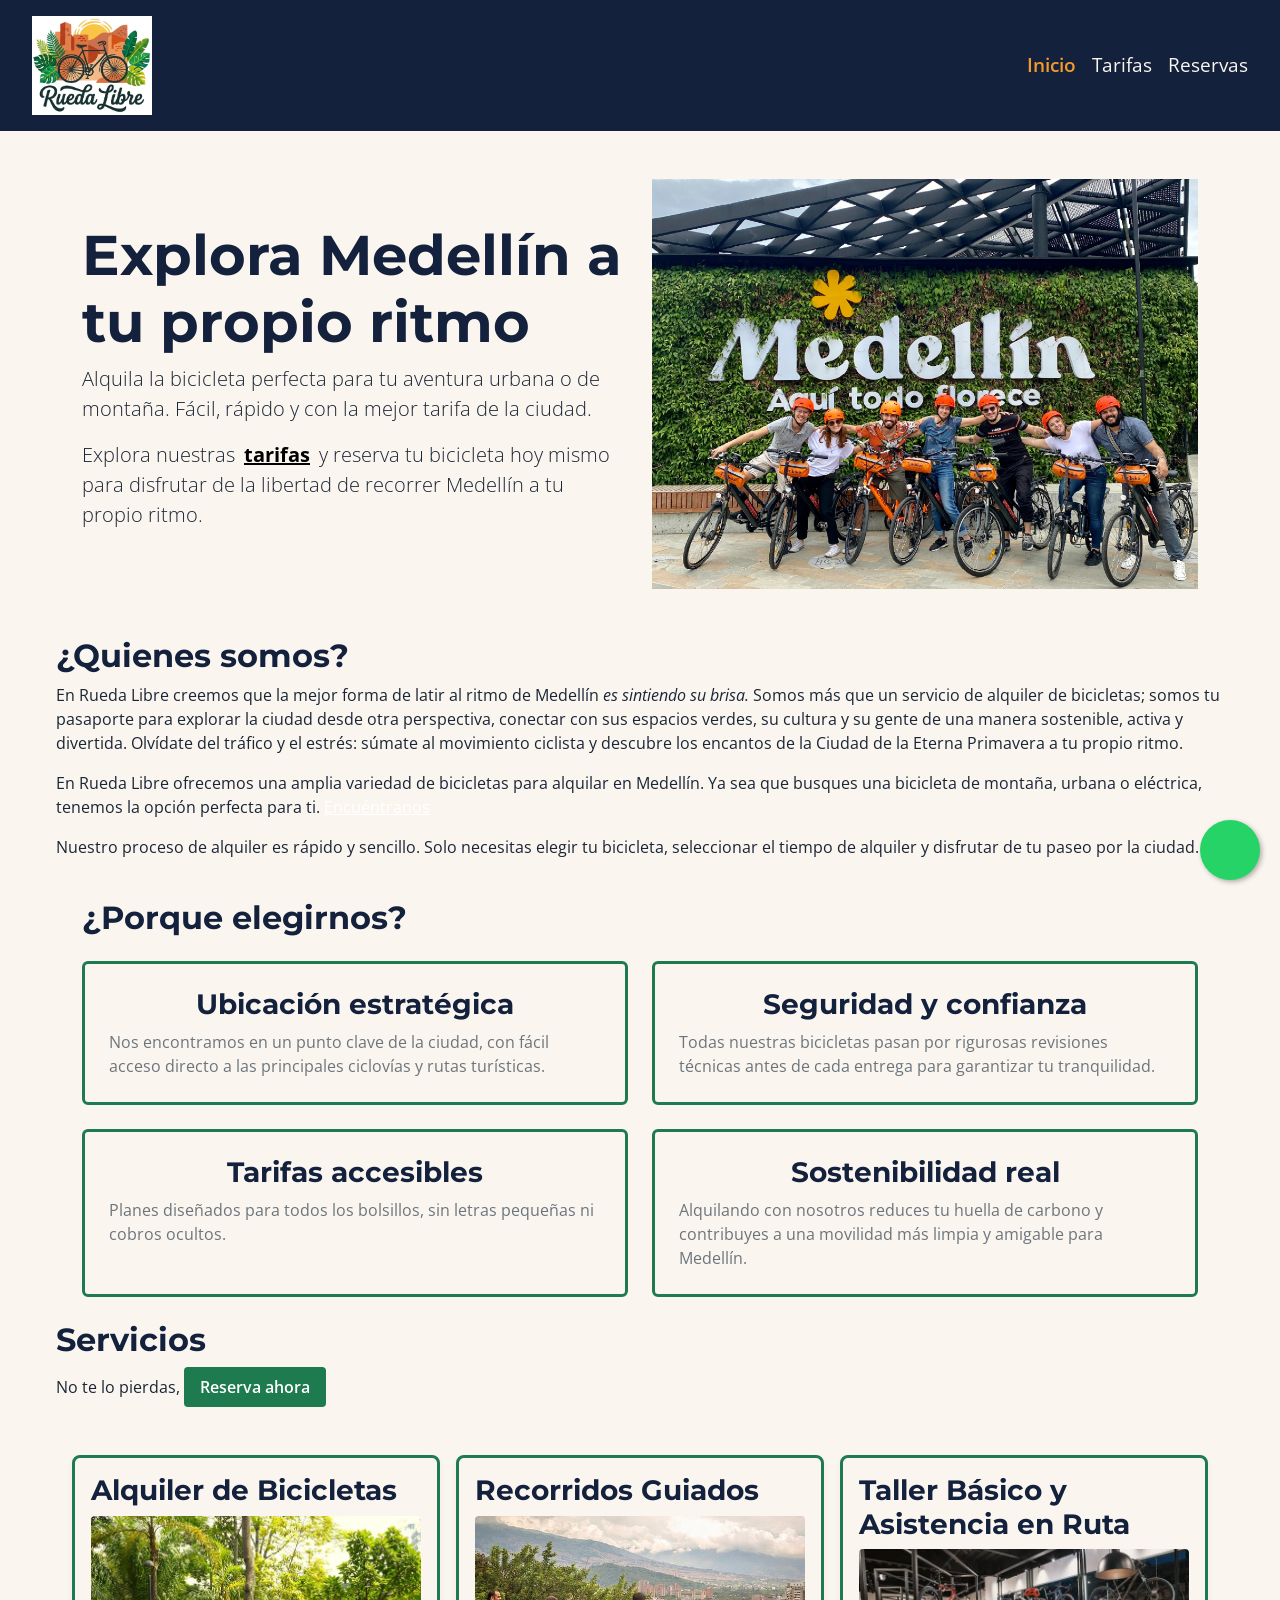
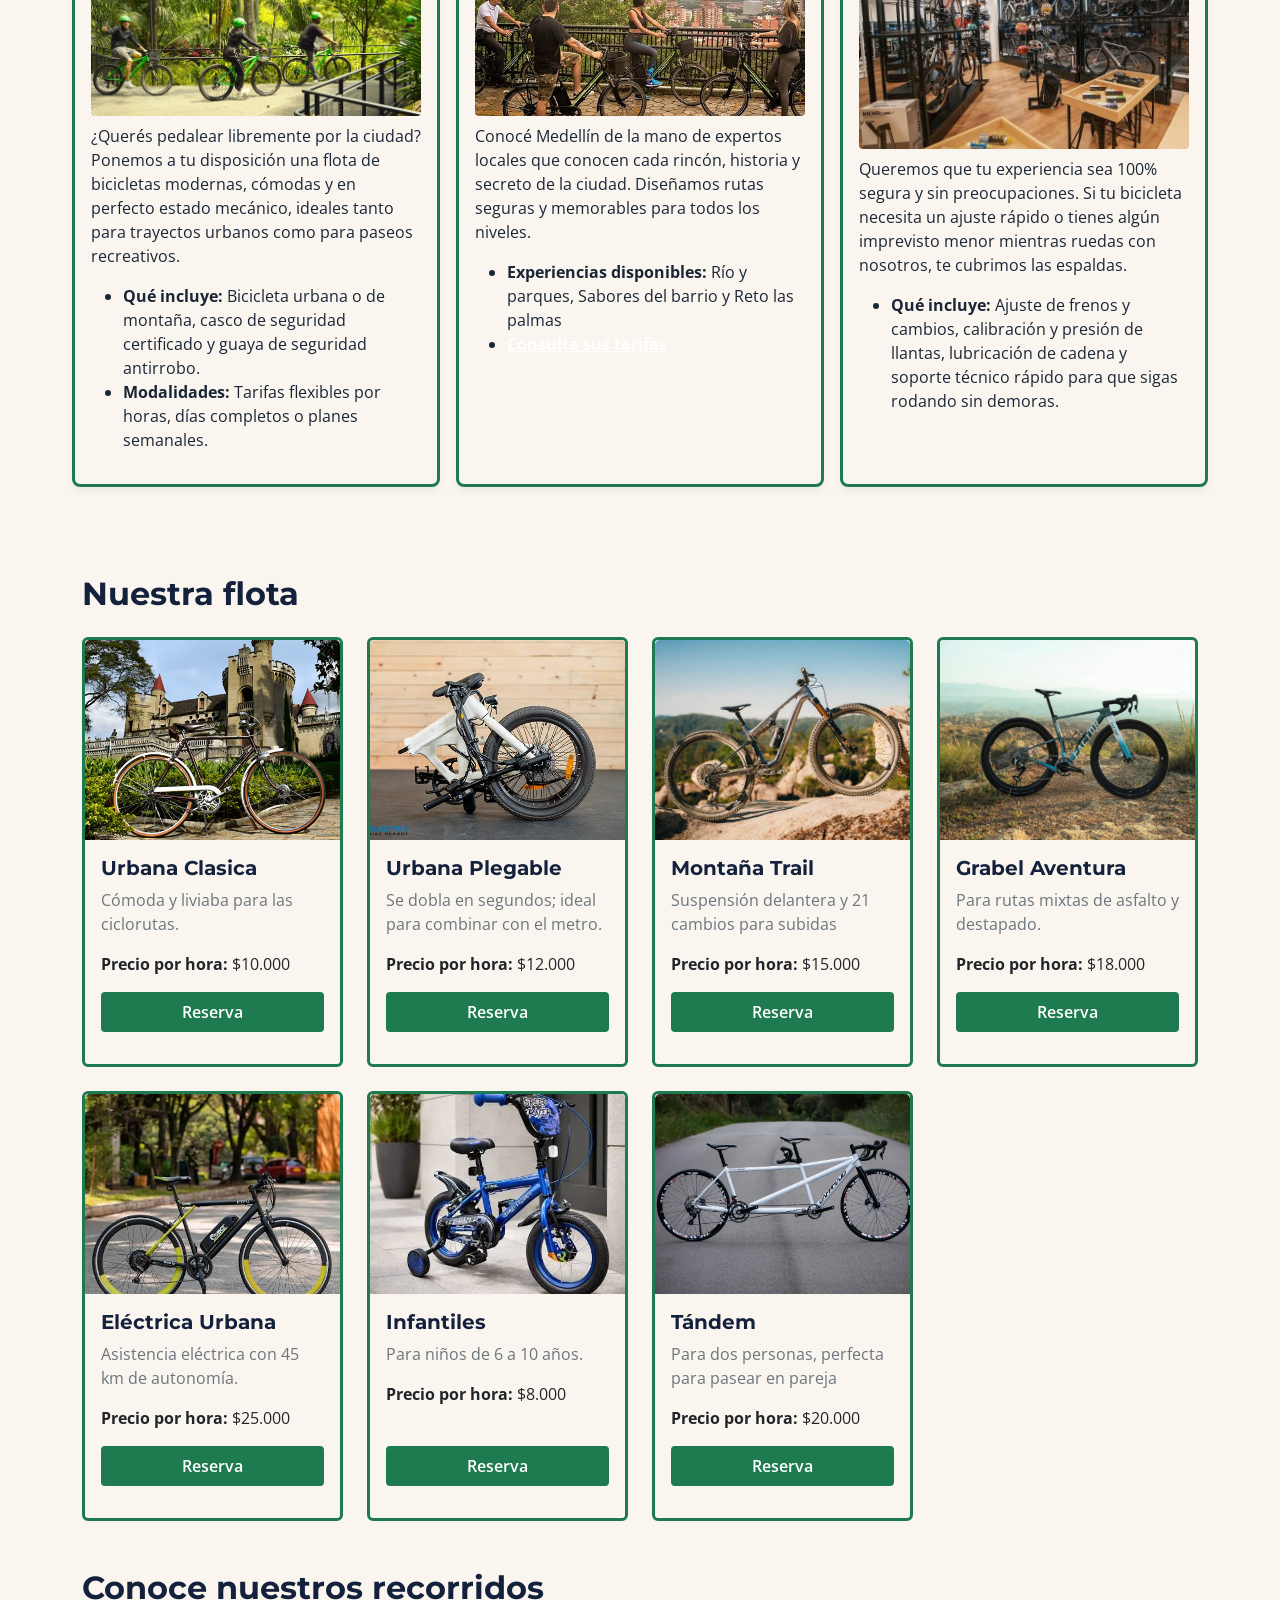
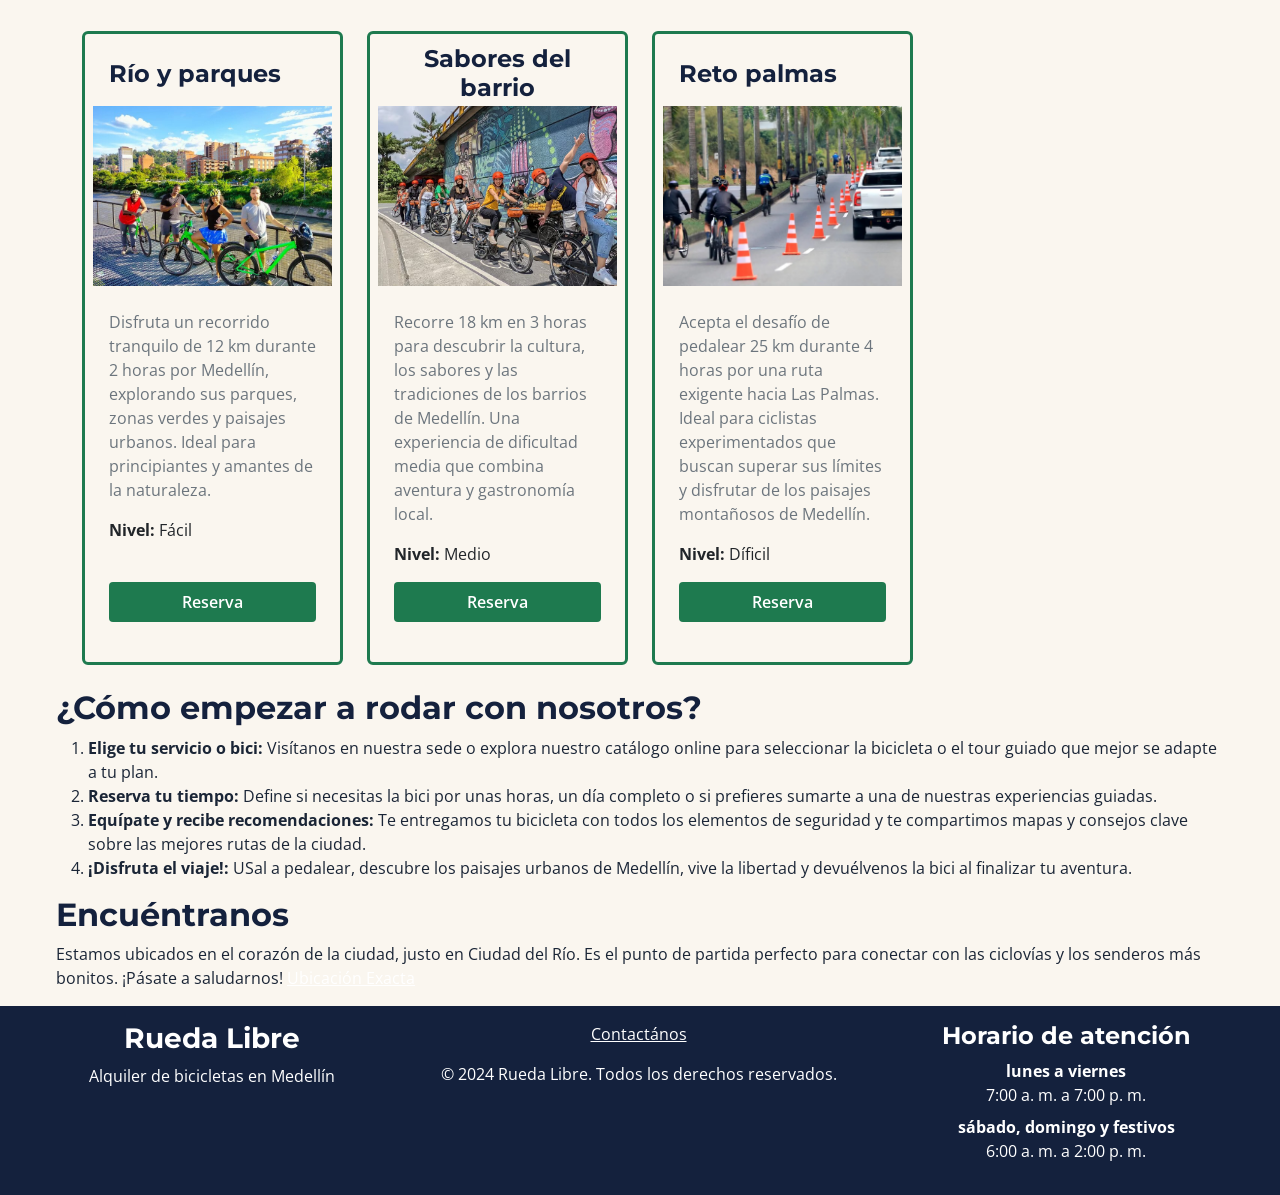
==== commit 94d74f18: "Style(index): migracion a Bootstrap de portada, flota, rutas y beneficios" ====
--- a/index.html
+++ b/index.html
@@ -10,7 +10,7 @@
     <link rel="preconnect" href="https://fonts.googleapis.com">
     <link rel="preconnect" href="https://fonts.gstatic.com" crossorigin>
     <link href="https://fonts.googleapis.com/css2?family=Montserrat:ital,wght@700&family=Open+Sans:ital,wght@400;600&display=swap" rel="stylesheet">
-    
+    <link href="https://cdn.jsdelivr.net/npm/bootstrap@5.3.8/dist/css/bootstrap.min.css" rel="stylesheet">
     <link rel="stylesheet" href="https://cdnjs.cloudflare.com/ajax/libs/font-awesome/6.5.1/css/all.min.css">
 
     <!-- enlace hoja de estilos -->
@@ -29,17 +29,19 @@
         </nav>
     </header>
     <main>
-        <section id="portada">
-            <div>
-                <div>
-                    <h1>Rueda Libre </h1>
-                    <p>Alquiler de bicicletas en Medellín</p>
-                </div>
-                <h2>Explora Medellín a tu propio ritmo</h2>
-                <p>Alquila la bicicleta perfecta para tu aventura urbana o de montaña. Fácil, rápido y con la mejor tarifa de la ciudad.</p>
-                <p>Explora nuestras <a href="paginas/tarifas.html">tarifas</a> y reserva tu bicicleta hoy mismo para disfrutar de la libertad de recorrer Medellín a tu propio ritmo.</p>
-            </div>
-            <img src="img/Img_portada.jpg" alt="Bicicleta en Medellín: disfruta de la ciudad a tu ritmo">
+        <section class="py-5 text-center text-md-start">
+            <div class="container">
+                <div class="row align-items-center">
+                    <div class="col-12 col-md-6">
+                        <h2 class="display-4 fw-bold">Explora Medellín a tu propio ritmo</h2>
+                        <p class="lead">Alquila la bicicleta perfecta para tu aventura urbana o de montaña. Fácil, rápido y con la mejor tarifa de la ciudad.</p>
+                        <p class="lead">Explora nuestras <a href="paginas/tarifas.html" class="text-black px-1 py-1 fw-bold">tarifas</a> y reserva tu bicicleta hoy mismo para disfrutar de la libertad de recorrer Medellín a tu propio ritmo.</p>
+                    </div>
+                    <div class="col-12 col-md-6 d-none d-md-block text-center">
+                        <img src="../img/Img_portada.jpg" alt="Bicicleta en Medellín: disfruta de la ciudad a tu ritmo" class="img-fluid">
+                    </div>
+                </div>
+            </div>
         </section>
         <section>
             <header>
@@ -48,13 +50,37 @@
             <p>En Rueda Libre creemos que la mejor forma de latir al ritmo de Medellín <em>es sintiendo su brisa. </em>Somos más que un servicio de alquiler de bicicletas; somos tu pasaporte para explorar la ciudad desde otra perspectiva, conectar con sus espacios verdes, su cultura y su gente de una manera sostenible, activa y divertida. Olvídate del tráfico y el estrés: súmate al movimiento ciclista y descubre los encantos de la Ciudad de la Eterna Primavera a tu propio ritmo.</p>
             <p>En Rueda Libre ofrecemos una amplia variedad de bicicletas para alquilar en Medellín. Ya sea que busques una bicicleta de montaña, urbana o eléctrica, tenemos la opción perfecta para ti. <a href="#encuentranos">Encuéntranos</a></p>
             <p>Nuestro proceso de alquiler es rápido y sencillo. Solo necesitas elegir tu bicicleta, seleccionar el tiempo de alquiler y disfrutar de tu paseo por la ciudad.</p>
-            <h3>¿Por qué elegir Rueda Libre?</h3>
-            <ul>
-                <li><strong>Ubicación estratégica:</strong>Nos encontramos en un punto clave de la ciudad, con fácil acceso directo a las principales ciclovías y rutas turísticas.</li>
-                <li><strong>Seguridad y confianza: </strong>Todas nuestras bicicletas pasan por rigurosas revisiones técnicas antes de cada entrega para garantizar tu tranquilidad.</li>
-                <li><strong>Tarifas accesibles: </strong>Planes diseñados para todos los bolsillos, sin letras pequeñas ni cobros ocultos.</li>
-                <li><strong>Sostenibilidad real:</strong>Alquilando con nosotros reduces tu huella de carbono y contribuyes a una movilidad más limpia y amigable para Medellín.</li>
-            </ul>
+            <section>
+            <div class="container py-4">
+                <h2 class="mb-4">¿Porque elegirnos?</h2>
+                <div class="row row-cols-1 row-cols-md-2 g-4">
+                    <div class="col">
+                        <article class="card h-100 p-4">
+                            <h3 class="card-tittle text-center">Ubicación estratégica</h3>
+                            <p class="card-text text-secondary">Nos encontramos en un punto clave de la ciudad, con fácil acceso directo a las principales ciclovías y rutas turísticas.</p>
+                        </article>
+                    </div>
+                    <div class="col">
+                        <article class="card h-100 p-4">
+                            <h3 class="card-tittle text-center">Seguridad y confianza</h3>
+                            <p class="card-text text-secondary">Todas nuestras bicicletas pasan por rigurosas revisiones técnicas antes de cada entrega para garantizar tu tranquilidad.</p>
+                        </article>
+                    </div>
+                    <div class="col">
+                        <article class="card h-100 p-4">
+                            <h3 class="card-tittle text-center">Tarifas accesibles</h3>
+                            <p class="card-text text-secondary">Planes diseñados para todos los bolsillos, sin letras pequeñas ni cobros ocultos.</p>
+                        </article>
+                    </div>
+                    <div class="col">
+                        <article class="card h-100 p-4">
+                            <h3 class="card-tittle text-center">Sostenibilidad real</h3>
+                            <p class="card-text text-secondary">Alquilando con nosotros reduces tu huella de carbono y contribuyes a una movilidad más limpia y amigable para Medellín.</p>
+                        </article>
+                    </div>
+                </div>
+            </div> 
+        </section>
         </section>
         <section>
             <header>
@@ -92,87 +118,137 @@
             </div>
         </section>
         <section>
-            <header>
-                <h2>Nuestra flota</h2>
-            </header>
-            <div id="flota">
-                <article>
-                    <h3>Urbana Clasica</h3>
-                    <img src="img/UrbanaClasica.jpg" alt="Bicicleta Urbana clasica: ideal para el uso diario en la ciudad">
-                    <p> Cómoda y liviaba para las ciclorutas.</p>
-                    <p><strong>Precio por hora: </strong>$10.000</p>
-                    <a href="/paginas/reservas.html" class="btn-reservar">Reserva</a></p>
-                </article>
-                <article>
-                    <h3>Urbana Plegable</h3>
-                    <img src="img/UrbanaPlegable.jpg" alt="Bicicleta Urbana plegable: ideal para transporte público">
-                    <p> Se dobla en segundos; ideal para combinar con el metro.</p>
-                    <p><strong>Precio por hora: </strong>$12.000</p>
-                    <a href="/paginas/reservas.html" class="btn-reservar">Reserva</a></p>
-                </article>
-                <article>
-                    <h3>Montaña Trail</h3>
-                    <img src="img/MontañaTrail.jpg" alt="Bicicleta de montaña Trail">
-                    <p> Suspensión delantera y 21 cambios para subidas</p>
-                    <p><strong>Precio por hora: </strong>$15.000</p>
-                    <a href="/paginas/reservas.html" class="btn-reservar">Reserva</a></p>
-                </article>
-                <article>
-                    <h3>Grabel Aventura</h3>
-                    <img src="img/GravelAventura.webp" alt="Bicicleta Grabel Aventura">
-                    <p> Para rutas mixtas de asfalto y destapado.</p>
-                    <p><strong>Precio por hora: </strong>$18.000</p>
-                    <a href="/paginas/reservas.html" class="btn-reservar">Reserva</a></p>
-                </article>
-                <article>
-                    <h3>Eléctrica Urbana</h3>
-                    <img src="img/Electrica.jpg" alt="Bicicleta Eléctrica Urbana">
-                    <p> Asistencia eléctrica con 45 km de autonomía.</p>
-                    <p><strong>Precio por hora: </strong>$25.000</p>
-                    <a href="/paginas/reservas.html" class="btn-reservar">Reserva</a></p>
-                </article>
-                <article>
-                    <h3>Infantiles</h3>
-                    <img src="img/Infantil.jpg" alt="Bicicleta Infantil: para niños de 6 a 10 años">
-                    <p> Para niños de 6 a 10 años.</p>
-                    <p><strong>Precio por hora: </strong>$8.000</p>
-                    <a href="/paginas/reservas.html" class="btn-reservar">Reserva</a></p>
-                </article>
-                <article>
-                    <h3>Tándem</h3>
-                    <img src="img/tandem.webp" alt="Bicicleta para dos personas">
-                    <p> Para dos personas, perfecta para pasear en pareja</p>
-                    <p><strong>Precio por hora: </strong>$20.000</p>
-                    <a href="/paginas/reservas.html" class="btn-reservar">Reserva</a></p>
-                </article>
-            </div>
-        </section>
-        <section>
-            <header>
-                <h2>Conoce nuestros recorridos</h2>    
-            </header>
-            <div id="recorridos">
-                <article>
-                    <h3>Río y parques</h3>
-                    <img src="img/RecorridoRio.jpg" alt="Recorrido guido por el rio y los principales parques de Medellín">
-                    <p> Disfruta un recorrido tranquilo de 12 km durante 2 horas por Medellín, explorando sus parques, zonas verdes y paisajes urbanos. Ideal para principiantes y amantes de la naturaleza.</p>
-                    <p><strong>Nivel: </strong>Fácil</p>
-                    <a href="/paginas/reservas.html" class="btn-reservar">Reserva</a></p>
-                </article>
-                <article>
-                    <h3>Sabores del barrio</h3>
-                    <img src="img/SaboresBarrio.jpg" alt="Bicicleta Urbana plegable: ideal para transporte público">
-                    <p> Recorre 18 km en 3 horas para descubrir la cultura, los sabores y las tradiciones de los barrios de Medellín. Una experiencia de dificultad media que combina aventura y gastronomía local.</p>
-                    <p><strong>Nivel: </strong>Medio</p>
-                    <a href="/paginas/reservas.html" class="btn-reservar">Reserva</a></p>
-                </article>
-                <article>
-                    <h3>Reto palmas</h3>
-                    <img src="img/Retopalmas.webp" alt="Bicicleta de montaña Trail">
-                    <p> Acepta el desafío de pedalear 25 km durante 4 horas por una ruta exigente hacia Las Palmas. Ideal para ciclistas experimentados que buscan superar sus límites y disfrutar de los paisajes montañosos de Medellín.</p>
-                    <p><strong>Nivel: </strong>Díficil</p>
-                    <a href="/paginas/reservas.html" class="btn-reservar">Reserva</a></p>
-                </article>
+            <div class="container py-4">
+                <header>
+                    <h2 class="mb-4">Nuestra flota</h2> 
+                </header>
+                <div class="row g-4">
+                    <div class="col-12 col-sm-6  col-lg-4 col-xl-3">
+                        <article class="card h-100">
+                            <img src="img/UrbanaClasica.jpg" alt="Bicicleta Urbana clasica: ideal para el uso diario en la ciudad" class="card-img-top object-fit-cover" style="height: 200px;">
+                            <div class="card-body d-flex flex-column">
+                                <h3 class="card-title h5">Urbana Clasica</h3>
+                                <p class="card-text text-secondary"> Cómoda y liviaba para las ciclorutas.</p>
+                                <p><strong>Precio por hora: </strong>$10.000</p>
+                                <a href="paginas/reservas.html" class="btn-reservar mt-auto text-center">Reserva</a></p>
+                            </div>
+                        </article>
+                    </div>
+                    <div class="col-12 col-sm-6  col-lg-4 col-xl-3">
+                        <article class="card h-100">
+                            <img src="img/UrbanaPlegable.jpg" alt="Bicicleta Urbana plegable: ideal para transporte público" class="card-img-top object-fit-cover" style="height: 200px;">
+                            <div class="card-body d-flex flex-column">
+                                <h3 class="card-title h5">Urbana Plegable</h3>
+                                <p class="card-text text-secondary"> Se dobla en segundos; ideal para combinar con el metro.</p>
+                                <p><strong>Precio por hora: </strong>$12.000</p>
+                                <a href="paginas/reservas.html" class="btn-reservar mt-auto text-center">Reserva</a></p>
+                            </div>
+                        </article>
+                    </div>
+                    <div class="col-12 col-sm-6  col-lg-4 col-xl-3">
+                        <article class="card h-100">
+                            <img src="img/MontañaTrail.jpg" alt="Bicicleta de montaña Trail" class="card-img-top object-fit-cover" style="height: 200px;">
+                            <div class="card-body d-flex flex-column">
+                                <h3 class="card-title h5">Montaña Trail</h3>
+                                <p class="card-text text-secondary"> Suspensión delantera y 21 cambios para subidas</p>
+                                <p><strong>Precio por hora: </strong>$15.000</p>
+                                <a href="paginas/reservas.html" class="btn-reservar mt-auto text-center">Reserva</a></p>
+                            </div>
+                        </article>
+                    </div>
+                    <div class="col-12 col-sm-6  col-lg-4 col-xl-3">
+                        <article class="card h-100">
+                            <img src="img/GravelAventura.webp" alt="Bicicleta Grabel Aventura" class="card-img-top object-fit-cover" style="height: 200px;">
+                            <div class="card-body d-flex flex-column">
+                                <h3 class="card-title h5">Grabel Aventura</h3>
+                                <p class="card-text text-secondary"> Para rutas mixtas de asfalto y destapado.</p>
+                                <p><strong>Precio por hora: </strong>$18.000</p>
+                                <a href="paginas/reservas.html" class="btn-reservar mt-auto text-center">Reserva</a></p>
+                            </div>
+                        </article>
+                    </div>
+                    <div class="col-12 col-sm-6  col-lg-4 col-xl-3">
+                        <article class="card h-100">
+                            <img src="img/Electrica.jpg" alt="Bicicleta Eléctrica Urbana" class="card-img-top object-fit-cover" style="height: 200px;">
+                            <div class="card-body d-flex flex-column">
+                                <h3 class="card-title h5">Eléctrica Urbana</h3>
+                                <p class="card-text text-secondary"> Asistencia eléctrica con 45 km de autonomía.</p>
+                                <p><strong>Precio por hora: </strong>$25.000</p>
+                                <a href="paginas/reservas.html" class="btn-reservar mt-auto text-center">Reserva</a></p>
+                            </div>
+                        </article>
+                    </div>
+                    <div class="col-12 col-sm-6  col-lg-4 col-xl-3">
+                        <article class="card h-100">
+                            <img src="img/Infantil.jpg" alt="Bicicleta Infantil: para niños de 6 a 10 años" class="card-img-top object-fit-cover" style="height: 200px;">
+                            <div class="card-body d-flex flex-column">
+                                <h3 class="card-title h5">Infantiles</h3>
+                                <p class="card-text text-secondary"> Para niños de 6 a 10 años.</p>
+                                <p><strong>Precio por hora: </strong>$8.000</p>
+                                <a href="paginas/reservas.html" class="btn-reservar mt-auto text-center">Reserva</a></p>
+                            </div>
+                        </article>
+                    </div>
+                    <div class="col-12 col-sm-6  col-lg-4 col-xl-3">
+                        <article class="card h-100">
+                            <img src="img/tandem.webp" alt="Bicicleta para dos personas" class="card-img-top object-fit-cover" style="height: 200px;">
+                            <div class="card-body d-flex flex-column">  
+                                <h3 class="card-title h5">Tándem</h3>
+                                <p class="card-text text-secondary"> Para dos personas, perfecta para pasear en pareja</p>
+                                <p><strong>Precio por hora: </strong>$20.000</p>
+                                <a href="paginas/reservas.html" class="btn-reservar mt-auto text-center">Reserva</a></p>
+                            </div>
+                        </article>
+                    </div>
+                </div>
+            </div>
+        </section>
+        <section>
+            <div class="container py-4">
+                <header>
+                    <h2 class="mb-4">Conoce nuestros recorridos</h2>    
+                </header>
+                <div class="row g-4">
+                    <div class="col-12 col-sm-6  col-lg-4 col-xl-3">
+                        <article class="card h-100 p-2 d-flex flex-column">
+                            <div class="titulo-recorrido d-flex align-items-center">
+                                <h3 class="card-title h4 m-3">Río y parques</h3>
+                            </div>
+                            <img src="img/RecorridoRio.jpg" alt="Recorrido guido por el rio y los principales parques de Medellín" class="img-fluid object-fit-cover mb-2" style="height: 180px;">
+                            <div class="card-body d-flex flex-column">
+                                <p class="card-text text-secondary"> Disfruta un recorrido tranquilo de 12 km durante 2 horas por Medellín, explorando sus parques, zonas verdes y paisajes urbanos. Ideal para principiantes y amantes de la naturaleza.</p>
+                                <p><strong>Nivel: </strong>Fácil</p>
+                                <a href="/paginas/reservas.html" class="btn-reservar mt-auto text-center">Reserva</a></p>
+                            </div>
+                        </article>
+                    </div >
+                    <div class="col-12 col-sm-6  col-lg-4 col-xl-3">
+                        <article class="card h-100 p-2 d-flex flex-column">
+                            <div class="titulo-recorrido d-flex align-items-center">
+                                <h3 class="card-title h4 m-3">Sabores del barrio</h3>
+                            </div>
+                            <img src="img/SaboresBarrio.jpg" alt="Bicicleta Urbana plegable: ideal para transporte público" class="img-fluid object-fit-cover mb-2" style="height: 180px;">
+                            <div class="card-body d-flex flex-column">
+                                <p class="card-text text-secondary"> Recorre 18 km en 3 horas para descubrir la cultura, los sabores y las tradiciones de los barrios de Medellín. Una experiencia de dificultad media que combina aventura y gastronomía local.</p>
+                                <p><strong>Nivel: </strong>Medio</p>
+                                <a href="/paginas/reservas.html" class="btn-reservar mt-auto text-center">Reserva</a></p>
+                            </div>
+                        </article>
+                    </div>
+                    <div class="col-12 col-sm-6  col-lg-4 col-xl-3">
+                        <article class="card h-100 p-2 d-flex flex-column">
+                            <div class="titulo-recorrido d-flex align-items-center">
+                                <h3 class="card-title h4 m-3">Reto palmas</h3>
+                            </div>
+                            <img src="img/Retopalmas.webp" alt="Bicicleta de montaña Trail" class="img-fluid object-fit-cover mb-2" style="height: 180px;">
+                            <div class="card-body d-flex flex-column">
+                                <p class="card-text text-secondary"> Acepta el desafío de pedalear 25 km durante 4 horas por una ruta exigente hacia Las Palmas. Ideal para ciclistas experimentados que buscan superar sus límites y disfrutar de los paisajes montañosos de Medellín.</p>
+                                <p><strong>Nivel: </strong>Díficil</p>
+                                <a href="/paginas/reservas.html" class="btn-reservar mt-auto text-center">Reserva</a></p>
+                            </div>
+                        </article>
+                    </div>
+                </div>
             </div>
         </section>
         <section>
@@ -213,5 +289,6 @@
             </dl>
         </div>
     </footer>
+    <script src="https://cdn.jsdelivr.net/npm/bootstrap@5.3.8/dist/js/bootstrap.bundle.min.js"></script>
 </body>
 </html>
--- a/css/styles.css
+++ b/css/styles.css
@@ -115,7 +115,7 @@
     color: var(--color-boton-principal);
 }
 
-/*portada*/
+/*portada se conserva porque todavia la usa tarifas y reservas*/
 #portada {
     display:flex; /*cambio mobile fisrt*/
     flex-direction: column; /*cambio mobile fisrt*/
@@ -159,78 +159,25 @@
 }
 
 /*tarjetas de la flota*/
-#flota {
-    display: grid;
-    grid-template-columns: 1fr; /*cambio mobile fisrt*/
-    gap: var(--espacio-mediano); 
-    padding: var(--espacio-grande) var(--espacio-mediano);
-}
-
-#flota article {
-    display: flex;
-    flex-direction: column;
-    justify-content: space-between;
-    border: 3px solid var(--color-boton-principal); 
-    border-radius: 8px; 
-    padding: var(--espacio-mediano); 
+.card{
     background-color: var(--color-fondo);
-    overflow: hidden; /*oculte todo el contenido que se desborde*/
-    box-shadow: 0 4px 6px rgba(0, 0, 0, 0.05); 
-}
-
-#flota img {
-    width: 100%; 
-    height: 200px; 
-    object-fit: cover;
-    border-radius: 4px; 
-    margin-bottom: var(--espacio-pequeno); 
-}
-
-#flota a {
-    display: inline-block;
-    width: 100%;
+    border:3px solid var(--color-boton-principal);
+    
+}
+
+.card-title{
+    font-family: var(--fuente-titulos);
+    color: var(--color-titulos);
+    font-weight: 700;
+}
+
+
+/*tarjetas recorridos*/
+.titulo-recorrido {
+    min-height: 4rem;
+    max-height: 4rem;
     text-align: center;
-    padding: var(--espacio-pequeno) var(--espacio-mediano);
-
-
-}
-
-/*tarjetas recorridos*/
-#recorridos{
-    display: grid;
-    grid-template-columns: 1fr; /*cambio mobile fisrt*/
-    gap: var(--espacio-mediano); 
-    padding: var(--espacio-grande) var(--espacio-mediano);
-}
-
-#recorridos article {
-    display: flex;
-    flex-direction: column;
-    justify-content: space-between;
-    border: 3px solid var(--color-boton-principal); 
-    border-radius: 8px; 
-    padding: var(--espacio-mediano); 
-    background-color: var(--color-fondo);
-    overflow: hidden; /*oculte todo el contenido que se desborde*/
-    box-shadow: 0 4px 6px rgba(0, 0, 0, 0.05); 
-}
-
-
-#recorridos img {
-    width: 100%; 
-    height: 200px; 
-    object-fit: cover;
-    border-radius: 4px; 
-    margin-bottom: var(--espacio-pequeno); 
-}
-
-#recorridos a {
-    display: inline-block;
-    width: 100%;
-    text-align: center;
-    padding: var(--espacio-pequeno) var(--espacio-mediano);
-}
-
+}
 
 /* tabla tarifas*/
 .contenedor_tabla {
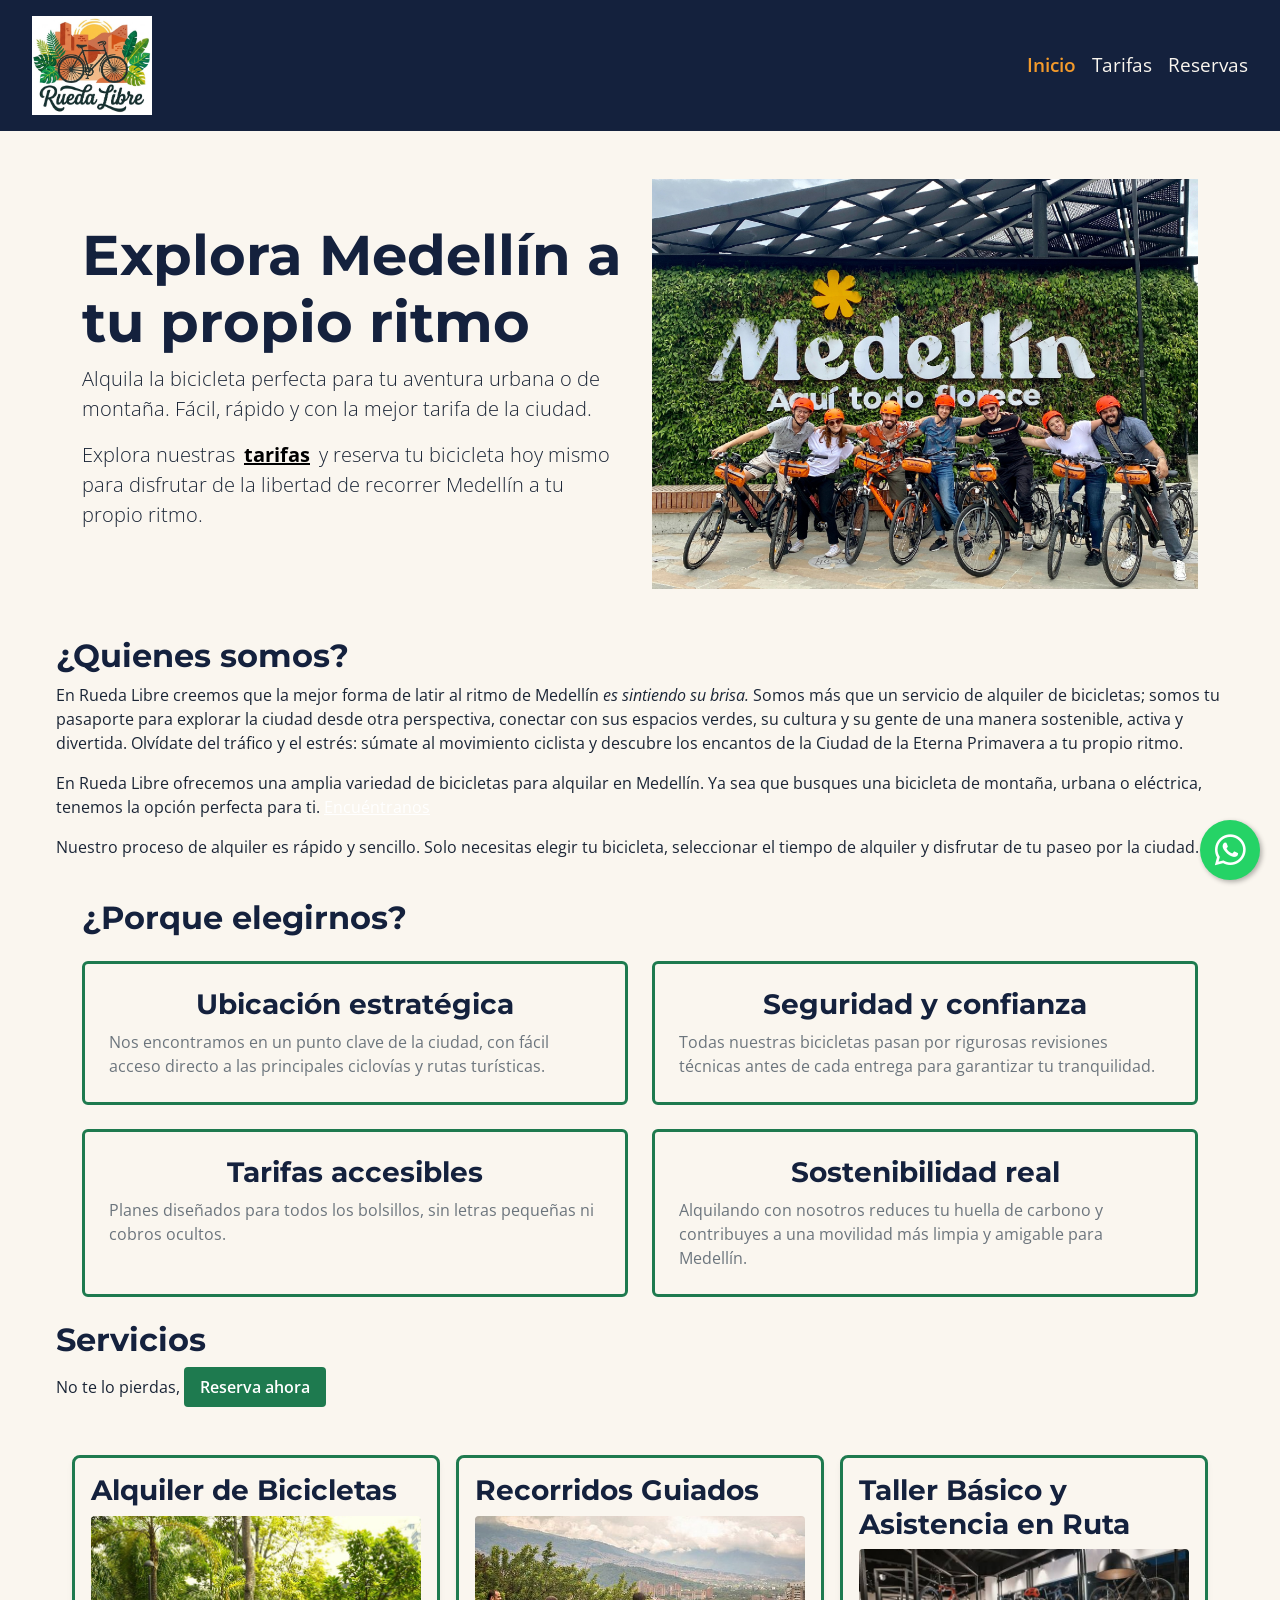
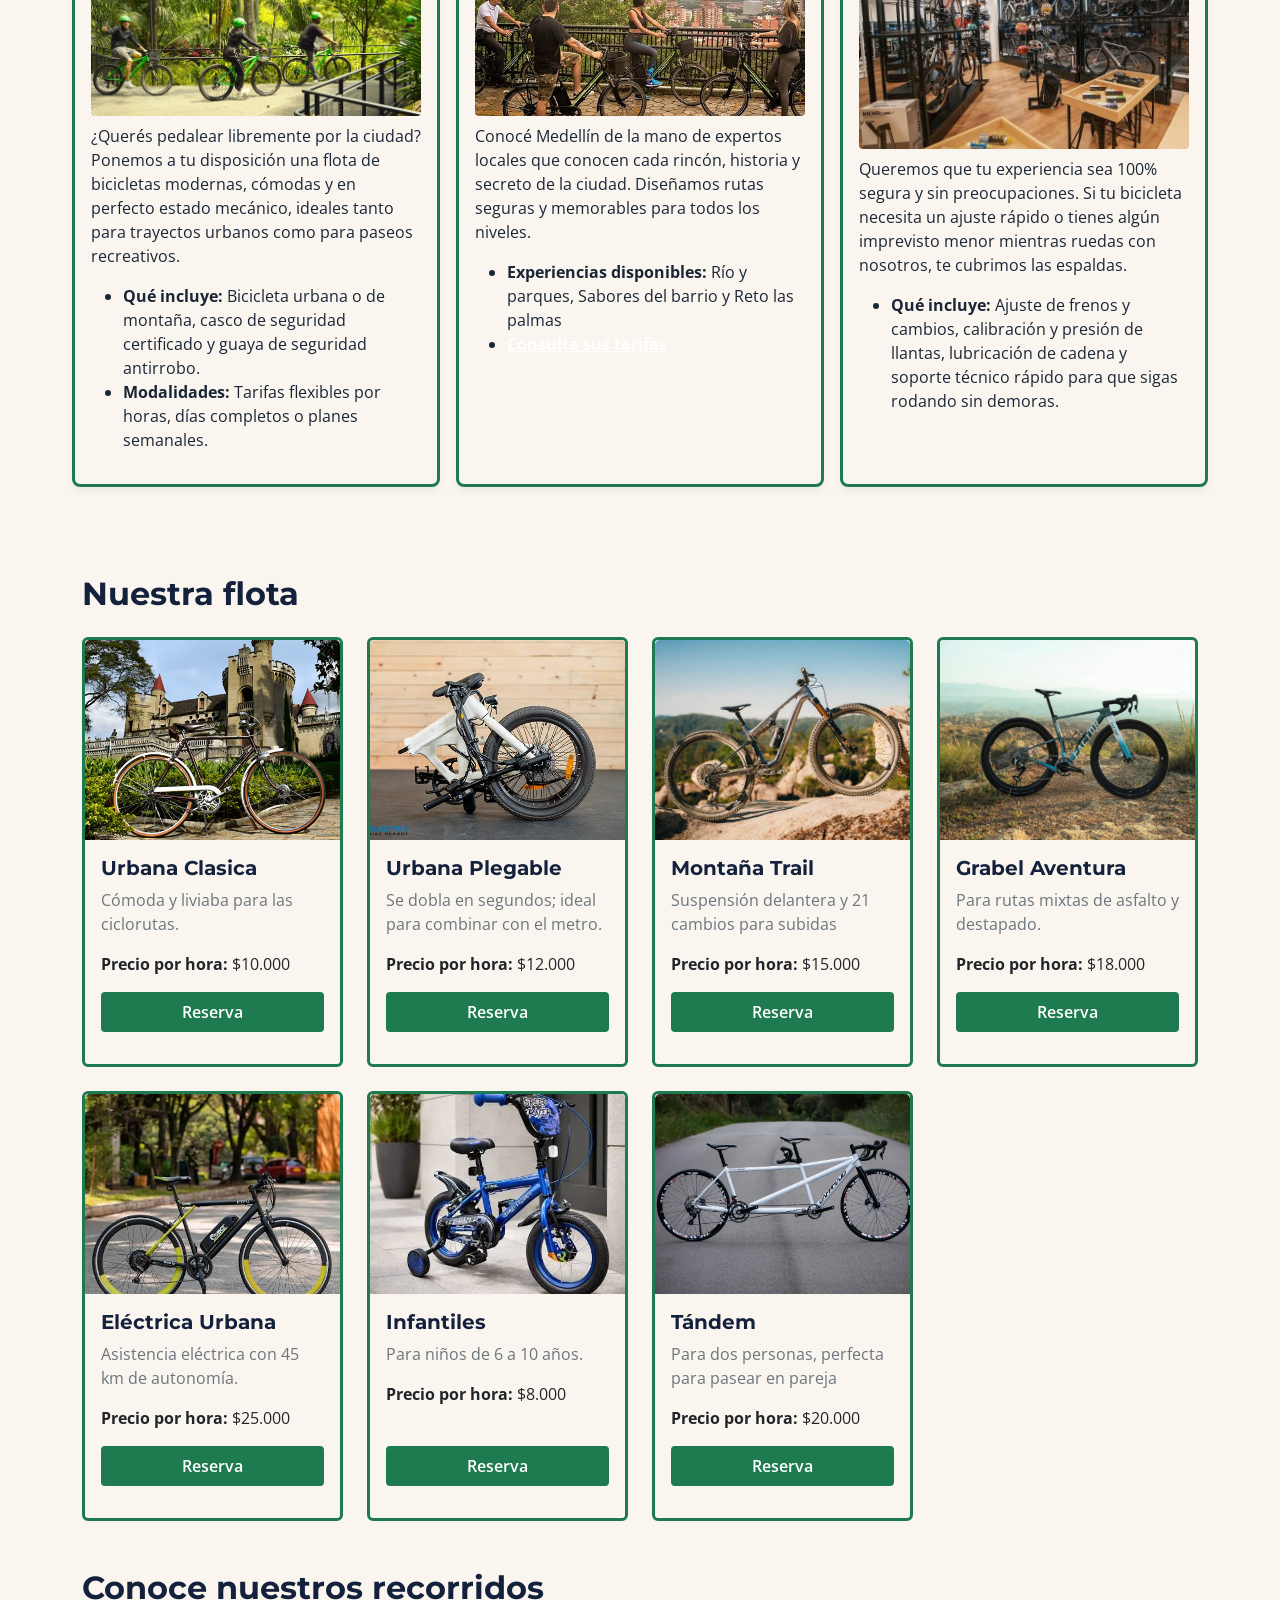
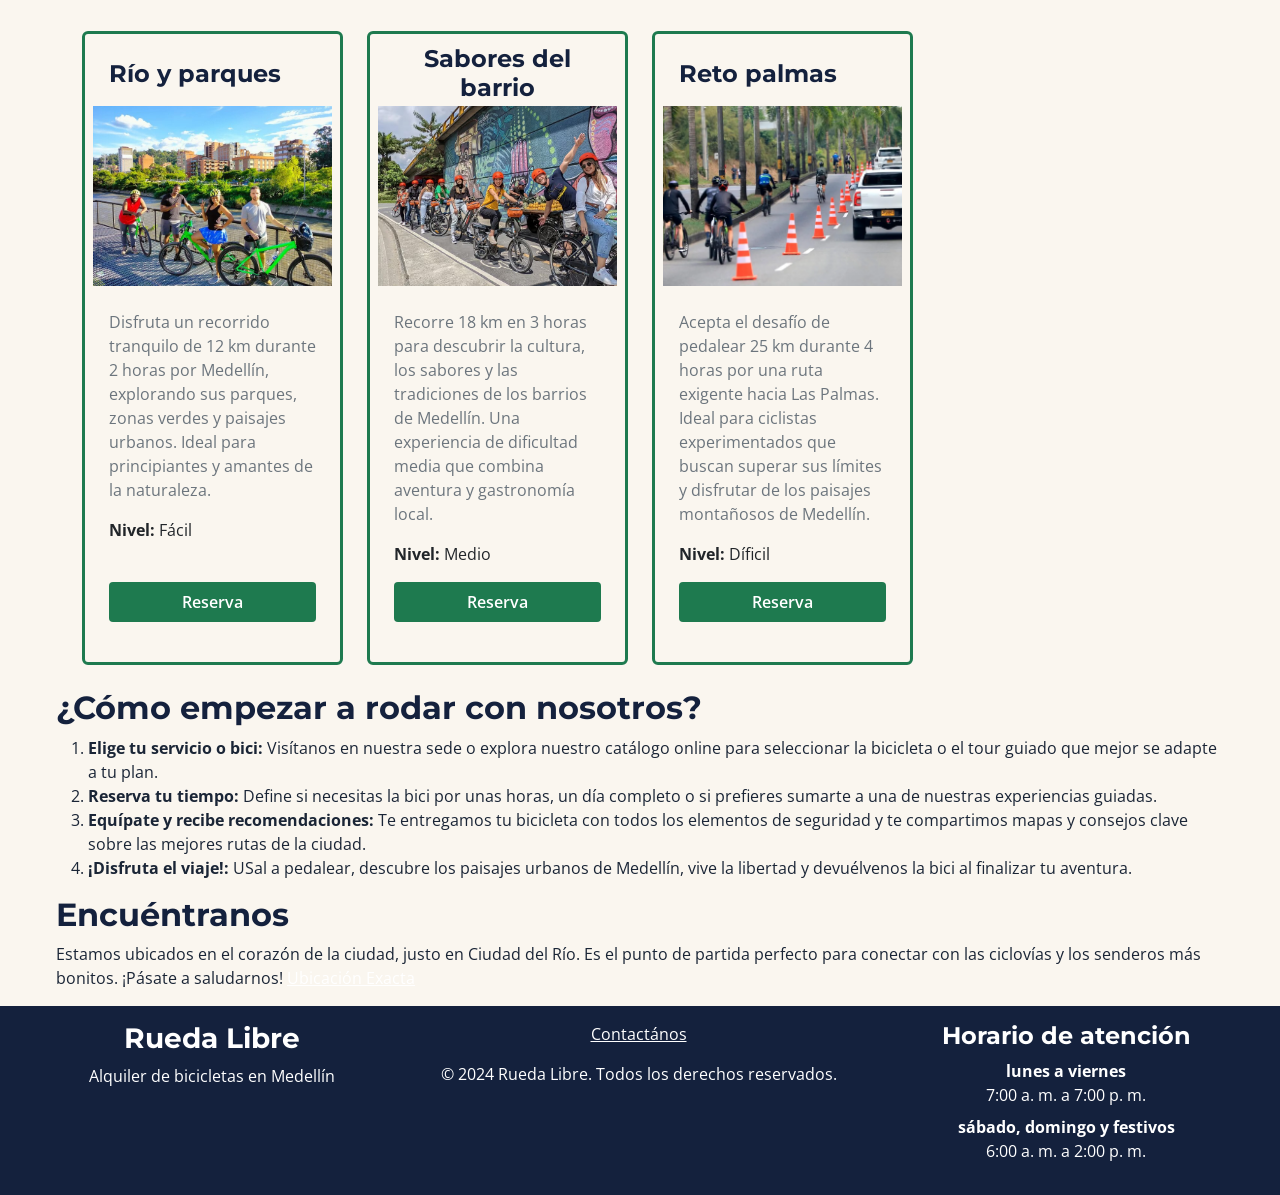
==== commit 68abac9b: "style(tarifas)=migracion a Bootstrap" ====
--- a/index.html
+++ b/index.html
@@ -10,10 +10,11 @@
     <link rel="preconnect" href="https://fonts.googleapis.com">
     <link rel="preconnect" href="https://fonts.gstatic.com" crossorigin>
     <link href="https://fonts.googleapis.com/css2?family=Montserrat:ital,wght@700&family=Open+Sans:ital,wght@400;600&display=swap" rel="stylesheet">
-    <link href="https://cdn.jsdelivr.net/npm/bootstrap@5.3.8/dist/css/bootstrap.min.css" rel="stylesheet">
     <link rel="stylesheet" href="https://cdnjs.cloudflare.com/ajax/libs/font-awesome/6.5.1/css/all.min.css">
 
+
     <!-- enlace hoja de estilos -->
+    <link href="https://cdn.jsdelivr.net/npm/bootstrap@5.3.8/dist/css/bootstrap.min.css" rel="stylesheet">
     <link rel="stylesheet" href="css/styles.css">
 </head>
 <body>
@@ -269,7 +270,7 @@
             <p>Estamos ubicados en el corazón de la ciudad, justo en Ciudad del Río. Es el punto de partida perfecto para conectar con las ciclovías y los senderos más bonitos. ¡Pásate a saludarnos! <a href="https://www.google.com/maps/place/Cdad.+del+Rio,+El+Poblado,+Medell%C3%ADn,+El+Poblado,+Medell%C3%ADn,+Antioquia/@6.2202706,-75.5788565,16z/data=!4m6!3m5!1s0x8e442832d452b871:0xc105c7e1e85a702d!8m2!3d6.2208376!4d-75.573519!16s%2Fg%2F1hhx8xx3p?entry=ttu&g_ep=EgoyMDI2MTAxOS4wIKXMDSoASAFQAw%3D%3D" target="_blank">Ubicación Exacta</a></p>
         </section>      
     </main>
-    <a href="https://wa.me/573000000000" target="_blank" class="btn-whatsapp" rel="noopener noreferrer"><i class="fab-brands fa-whatsapp"></i></a>
+    <a href="https://wa.me/573000000000" target="_blank" class="btn-whatsapp" rel="noopener noreferrer"><i class="fab fa-whatsapp"></i></a>
     <footer>
         <div>
             <h3>Rueda Libre</h3>  
--- a/css/styles.css
+++ b/css/styles.css
@@ -290,16 +290,6 @@
 }
 
 /*Pagina Reservas*/
-
-#reservas {
-    display:flex; /*cambio mobile fisrt*/
-    flex-direction: column; /*cambio mobile fisrt*/
-    gap: var(--espacio-mediano);
-    align-items: stretch; /*cambio mobile fisrt*/
-    padding: var(--espacio-grande) var(--espacio-mediano);
-    background-color: var(--color-fondo);
-}
-
 /* Formulario */
 input, select, textarea {
     width: 100%;
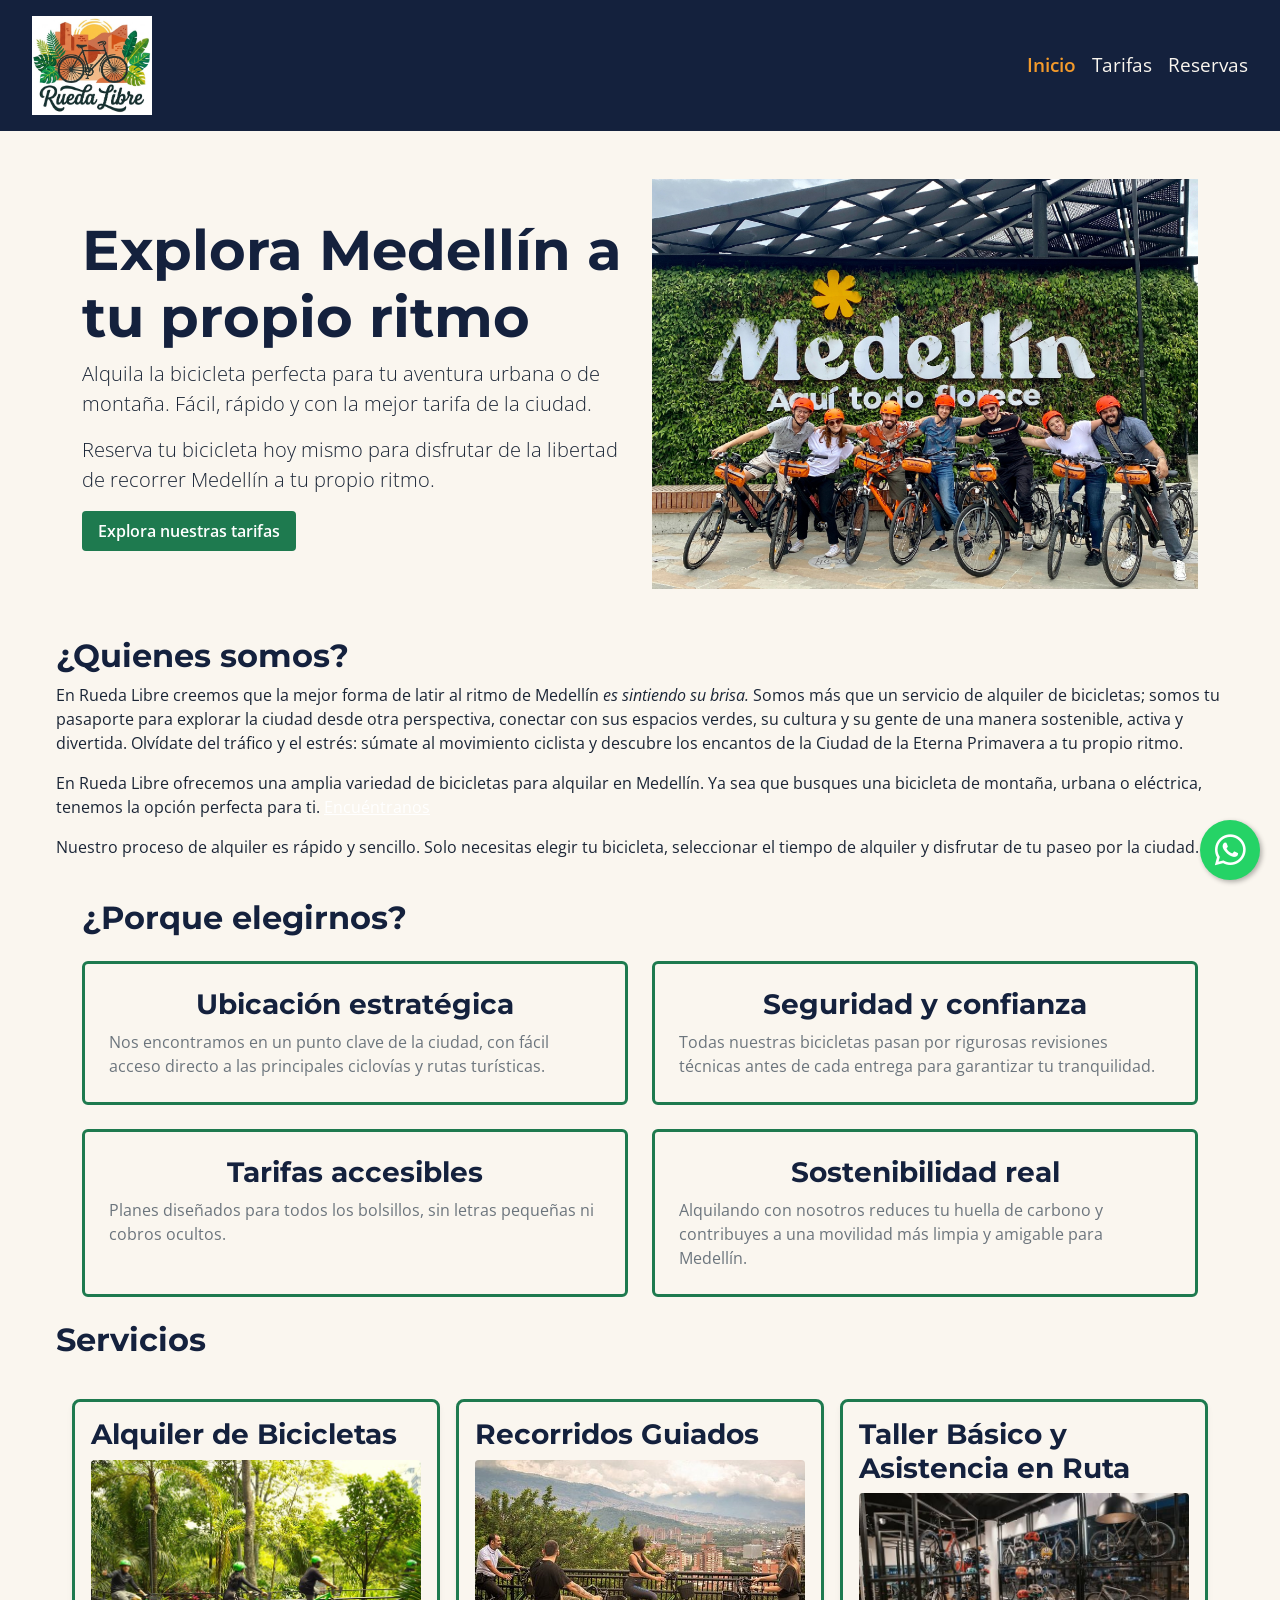
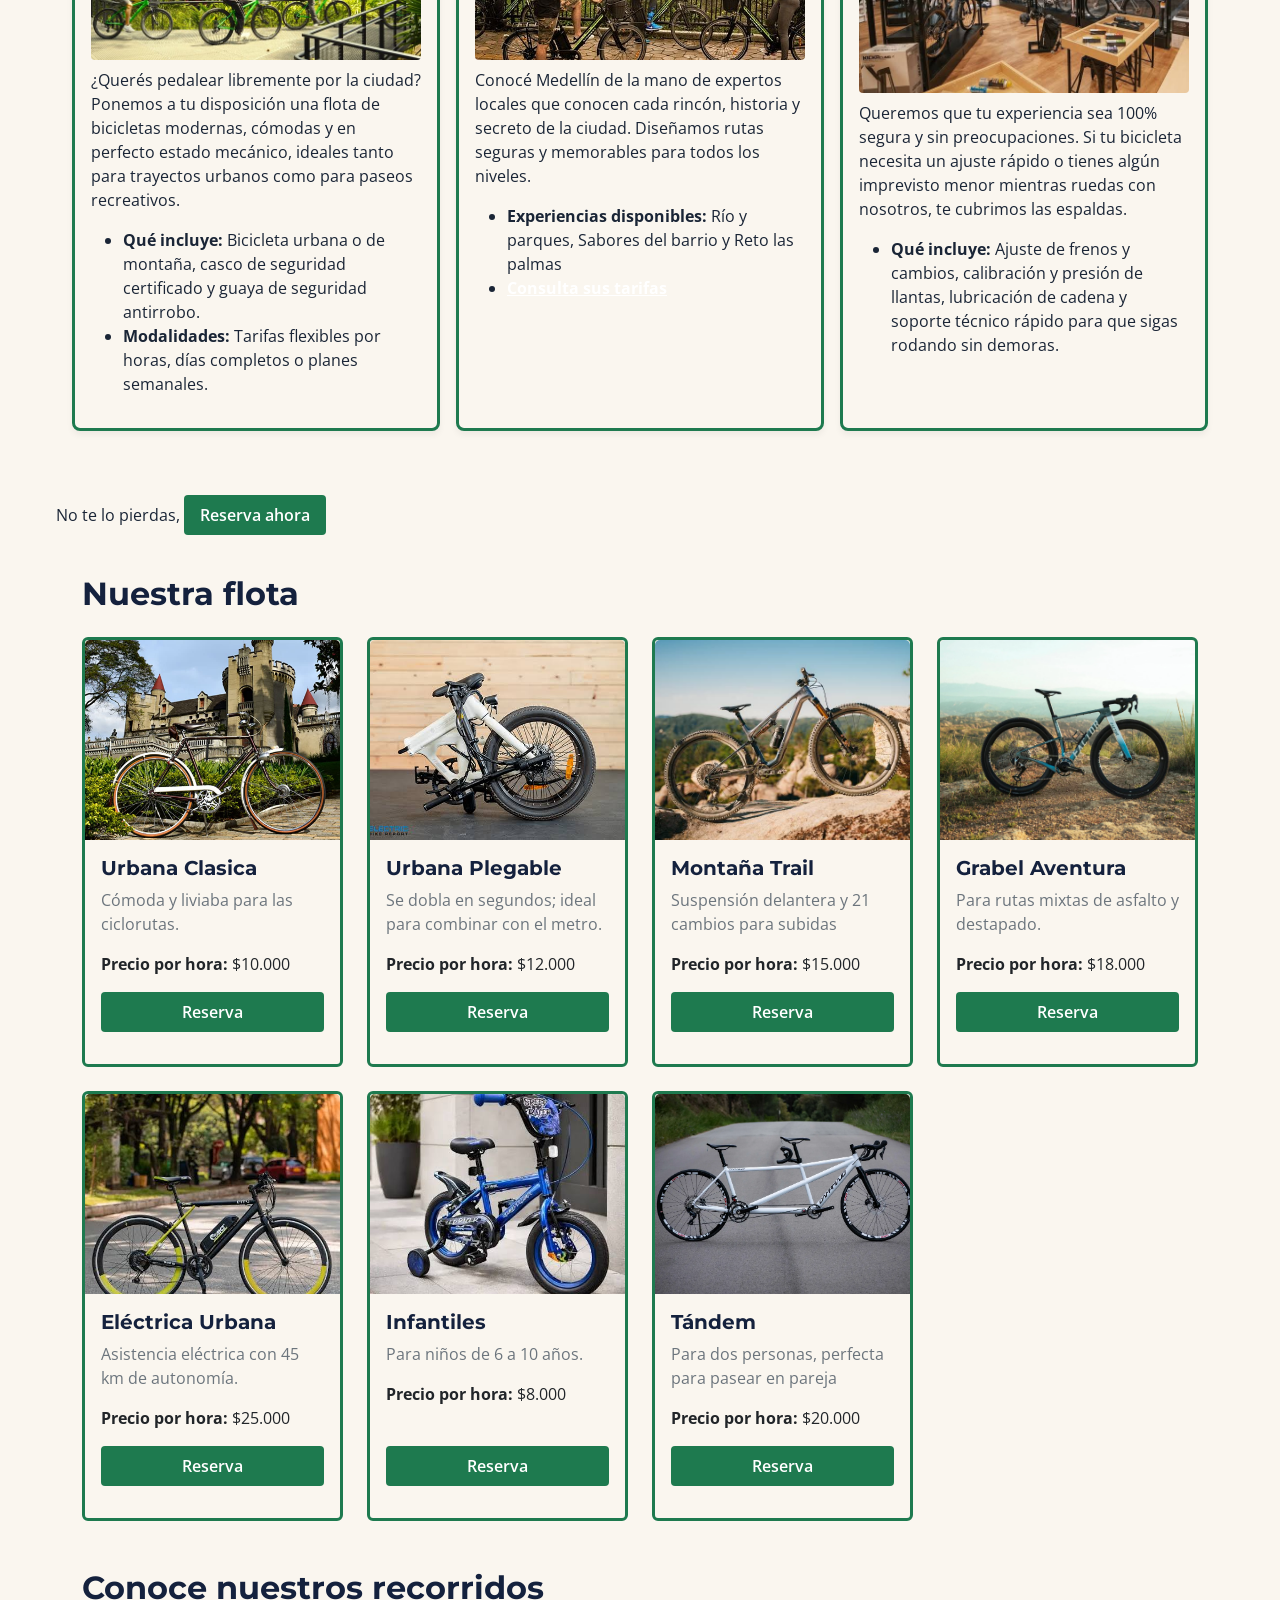
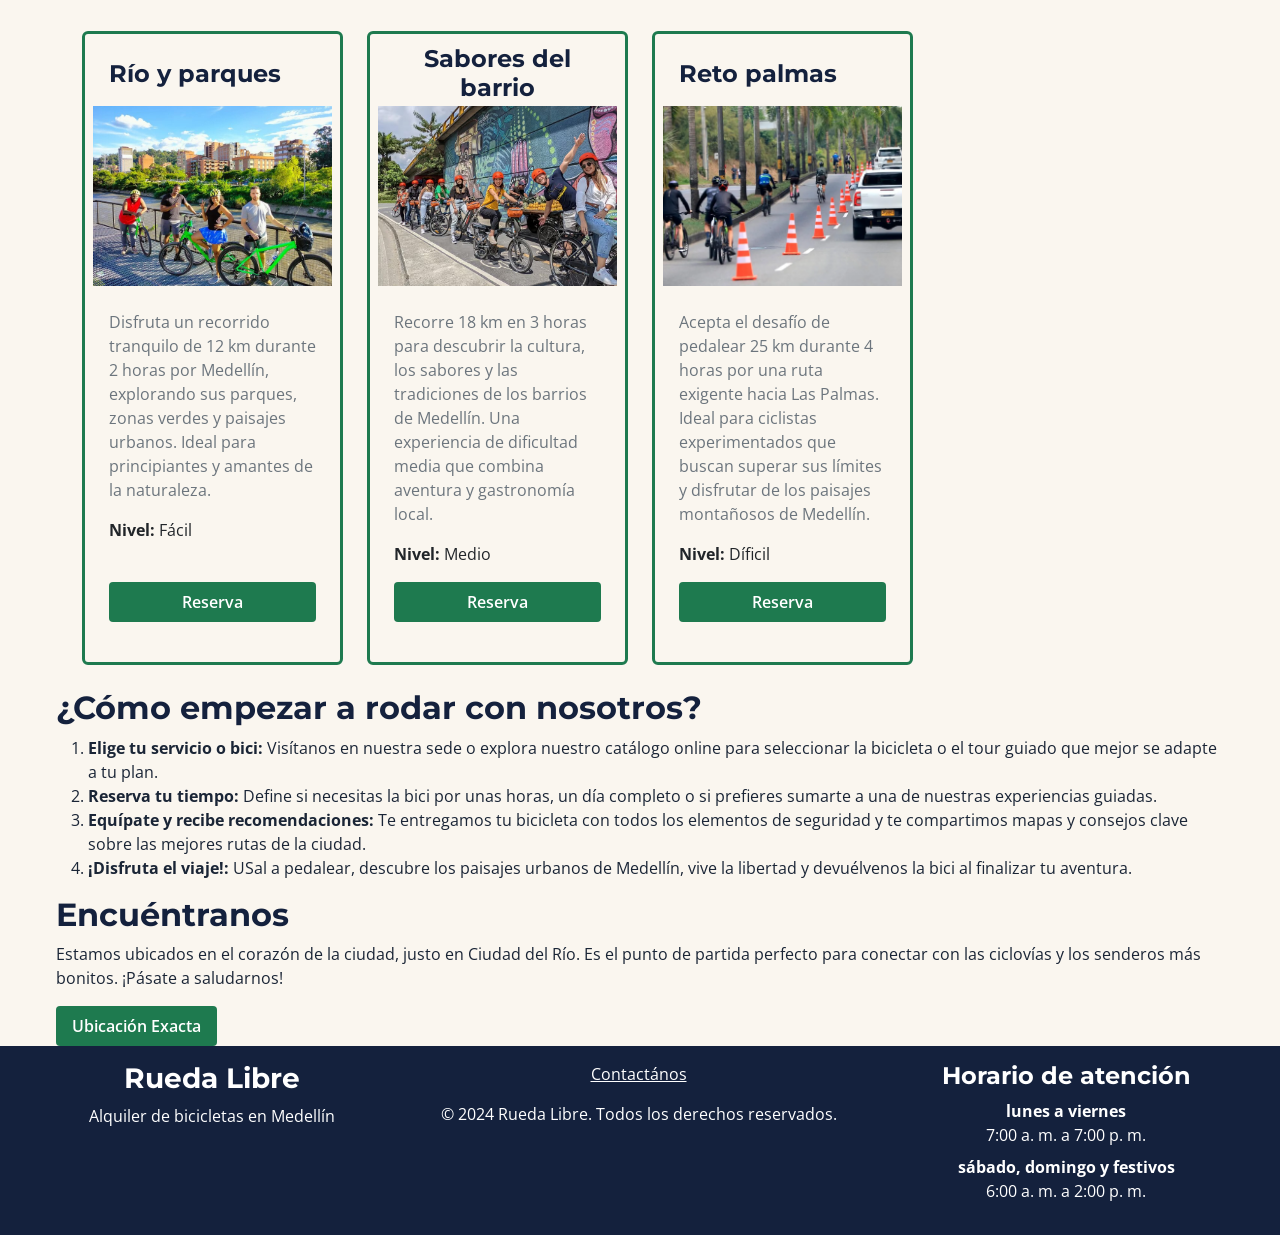
==== commit 70038aa8: "Style(reservas): migracion de reservas Bootastrap" ====
--- a/index.html
+++ b/index.html
@@ -36,7 +36,8 @@
                     <div class="col-12 col-md-6">
                         <h2 class="display-4 fw-bold">Explora Medellín a tu propio ritmo</h2>
                         <p class="lead">Alquila la bicicleta perfecta para tu aventura urbana o de montaña. Fácil, rápido y con la mejor tarifa de la ciudad.</p>
-                        <p class="lead">Explora nuestras <a href="paginas/tarifas.html" class="text-black px-1 py-1 fw-bold">tarifas</a> y reserva tu bicicleta hoy mismo para disfrutar de la libertad de recorrer Medellín a tu propio ritmo.</p>
+                        <p class="lead">Reserva tu bicicleta hoy mismo para disfrutar de la libertad de recorrer Medellín a tu propio ritmo. </p>
+                        <a href="paginas/tarifas.html" class="btn-reservar"> Explora nuestras tarifas</a> 
                     </div>
                     <div class="col-12 col-md-6 d-none d-md-block text-center">
                         <img src="../img/Img_portada.jpg" alt="Bicicleta en Medellín: disfruta de la ciudad a tu ritmo" class="img-fluid">
@@ -87,7 +88,6 @@
             <header>
                 <h2>Servicios</h2>
             </header>
-            <p>No te lo pierdas, <a href="/paginas/reservas.html" class="btn-reservar">Reserva ahora</a></p>
             <div id="servicios">
                 <article class="servicio">
                     <h3>Alquiler de Bicicletas</h3>
@@ -117,6 +117,7 @@
                     </ul>
                 </article>
             </div>
+            <p>No te lo pierdas, <a href="/paginas/reservas.html" class="btn-reservar">Reserva ahora</a></p>
         </section>
         <section>
             <div class="container py-4">
@@ -267,7 +268,9 @@
             <header>
                 <h2>Encuéntranos</h2>
             </header>
-            <p>Estamos ubicados en el corazón de la ciudad, justo en Ciudad del Río. Es el punto de partida perfecto para conectar con las ciclovías y los senderos más bonitos. ¡Pásate a saludarnos! <a href="https://www.google.com/maps/place/Cdad.+del+Rio,+El+Poblado,+Medell%C3%ADn,+El+Poblado,+Medell%C3%ADn,+Antioquia/@6.2202706,-75.5788565,16z/data=!4m6!3m5!1s0x8e442832d452b871:0xc105c7e1e85a702d!8m2!3d6.2208376!4d-75.573519!16s%2Fg%2F1hhx8xx3p?entry=ttu&g_ep=EgoyMDI2MTAxOS4wIKXMDSoASAFQAw%3D%3D" target="_blank">Ubicación Exacta</a></p>
+            <p>Estamos ubicados en el corazón de la ciudad, justo en Ciudad del Río. Es el punto de partida perfecto para conectar con las ciclovías y los senderos más bonitos. ¡Pásate a saludarnos!</p>
+            <a href="https://www.google.com/maps/place/Cdad.+del+Rio,+El+Poblado,+Medell%C3%ADn,+El+Poblado,+Medell%C3%ADn,+Antioquia/@6.2202706,-75.5788565,16z/data=!4m6!3m5!1s0x8e442832d452b871:0xc105c7e1e85a702d!8m2!3d6.2208376!4d-75.573519!16s%2Fg%2F1hhx8xx3p?entry=ttu&g_ep=EgoyMDI2MTAxOS4wIKXMDSoASAFQAw%3D%3D" target="_blank" class="btn-reservar">Ubicación Exacta</a>
+            <br>
         </section>      
     </main>
     <a href="https://wa.me/573000000000" target="_blank" class="btn-whatsapp" rel="noopener noreferrer"><i class="fab fa-whatsapp"></i></a>
--- a/css/styles.css
+++ b/css/styles.css
@@ -335,17 +335,6 @@
   border-radius: 4px;
 }
 
-.fila-formulario {
-  display: flex;
-  flex-wrap: wrap; /* Permite que los elementos se muevan a la siguiente línea si no caben */
-  gap: var(--espacio-mediano); /* Espacio entre los elementos */
-}
-
-.campo {
-  flex: 1;     /* Hace que ambos campos crezcan por igual y abarquen todo el ancho */
-  width: 100%;
-}
-
 button[type="submit"] {
   padding: var(--espacio-mediano) var(--espacio-grande);
   background-color: var(--color-titulos);
